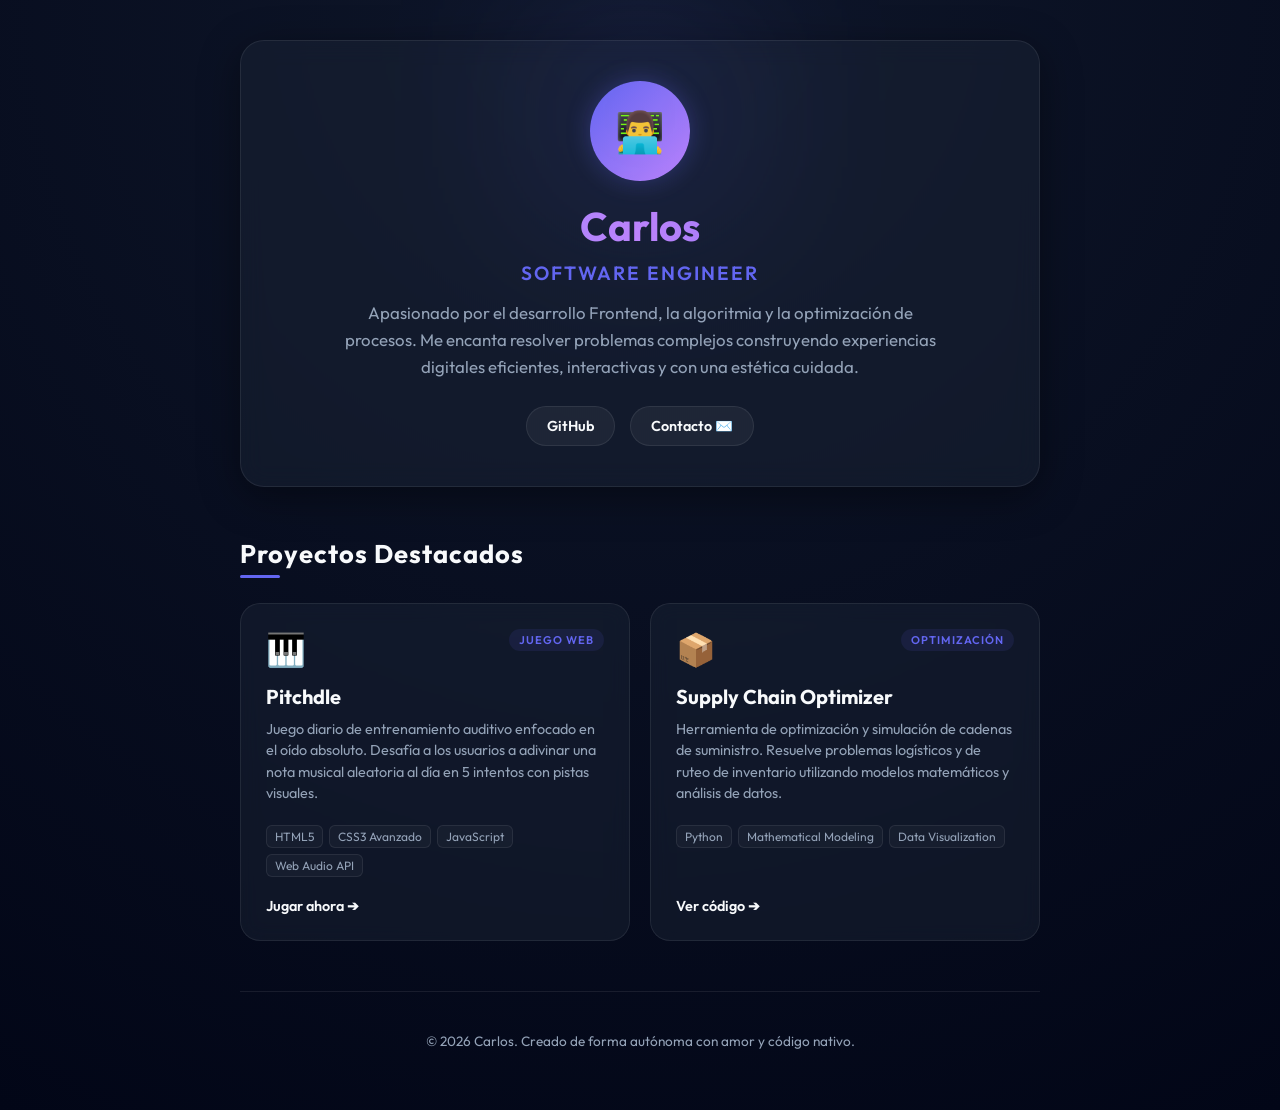
==== index.html @ e08c83d5 "Rename portfolio_index.html to index.html" ====
<!DOCTYPE html>
<html lang="es">
<head>
  <meta charset="UTF-8">
  <meta name="viewport" content="width=device-width, initial-scale=1.0">
  <title>Carlos | Software Engineer & Frontend Developer</title>
  
  <!-- Google Fonts para tipografía premium -->
  <link rel="preconnect" href="https://fonts.googleapis.com">
  <link rel="preconnect" href="https://fonts.gstatic.com" crossorigin>
  <link href="https://fonts.googleapis.com/css2?family=Outfit:wght@300;400;600;700&display=swap" rel="stylesheet">
  
  <style>
    /* ==========================================================================
       DISEÑO GLOBAL Y VARIABLES
       ========================================================================== */
    :root {
      --bg-gradient: radial-gradient(circle at top, #0f172a 0%, #020617 100%);
      --text-main: #f8fafc;
      --text-muted: #94a3b8;
      --primary: #6366f1;
      --primary-hover: #4f46e5;
      --primary-glow: rgba(99, 102, 241, 0.3);
      --slate-panel: rgba(30, 41, 59, 0.4);
      --border-color: rgba(255, 255, 255, 0.08);
    }

    * {
      box-sizing: border-box;
      margin: 0;
      padding: 0;
    }

    body {
      font-family: 'Outfit', sans-serif;
      background: var(--bg-gradient);
      color: var(--text-main);
      min-height: 100vh;
      display: flex;
      flex-direction: column;
      align-items: center;
      padding: 40px 20px;
      overflow-x: hidden;
    }

    .container {
      width: 100%;
      max-width: 800px;
      display: flex;
      flex-direction: column;
      gap: 50px;
    }

    /* ==========================================================================
       SECCIÓN HERO (PRESENTACIÓN)
       ========================================================================== */
    .hero {
      text-align: center;
      padding: 40px 20px;
      background: var(--slate-panel);
      border: 1px solid var(--border-color);
      border-radius: 24px;
      backdrop-filter: blur(12px);
      box-shadow: 0 10px 40px rgba(0, 0, 0, 0.4);
      position: relative;
    }

    .hero::before {
      content: '';
      position: absolute;
      top: 0;
      left: 50%;
      transform: translateX(-50%);
      width: 150px;
      height: 150px;
      background: var(--primary);
      filter: blur(100px);
      opacity: 0.25;
      pointer-events: none;
    }

    .avatar-placeholder {
      width: 100px;
      height: 100px;
      border-radius: 50%;
      background: linear-gradient(135deg, var(--primary) 0%, #c084fc 100%);
      margin: 0 auto 20px;
      display: flex;
      align-items: center;
      justify-content: center;
      font-size: 2.5rem;
      box-shadow: 0 0 25px var(--primary-glow);
    }

    h1 {
      font-size: 2.5rem;
      font-weight: 700;
      margin-bottom: 10px;
      background: linear-gradient(to right, #818cf8, #c084fc, #6366f1);
      -webkit-background-clip: text;
      -webkit-text-fill-color: transparent;
    }

    .subtitle {
      font-size: 1.2rem;
      color: var(--primary);
      font-weight: 600;
      text-transform: uppercase;
      letter-spacing: 2px;
      margin-bottom: 15px;
    }

    .bio {
      font-size: 1.05rem;
      color: var(--text-muted);
      max-width: 600px;
      margin: 0 auto 25px;
      line-height: 1.6;
    }

    .social-links {
      display: flex;
      justify-content: center;
      gap: 15px;
    }

    .social-btn {
      background: rgba(255, 255, 255, 0.05);
      border: 1px solid var(--border-color);
      color: var(--text-main);
      padding: 10px 20px;
      border-radius: 30px;
      text-decoration: none;
      font-weight: 600;
      font-size: 0.9rem;
      display: flex;
      align-items: center;
      gap: 8px;
      transition: all 0.2s ease;
    }

    .social-btn:hover {
      background: var(--primary);
      border-color: var(--primary);
      transform: translateY(-2px);
      box-shadow: 0 5px 15px var(--primary-glow);
    }

    /* ==========================================================================
       SECCIÓN DE PROYECTOS (PORTFOLIO GRID)
       ========================================================================== */
    .projects-section {
      display: flex;
      flex-direction: column;
      gap: 25px;
    }

    .section-title {
      font-size: 1.6rem;
      font-weight: 700;
      letter-spacing: 1px;
      position: relative;
      padding-bottom: 8px;
    }

    .section-title::after {
      content: '';
      position: absolute;
      bottom: 0;
      left: 0;
      width: 40px;
      height: 3px;
      background: var(--primary);
      border-radius: 2px;
    }

    .projects-grid {
      display: grid;
      grid-template-columns: 1fr 1fr;
      gap: 20px;
    }

    @media (max-width: 650px) {
      .projects-grid {
        grid-template-columns: 1fr;
      }
    }

    .project-card {
      background: var(--slate-panel);
      border: 1px solid var(--border-color);
      border-radius: 20px;
      padding: 25px;
      display: flex;
      flex-direction: column;
      justify-content: space-between;
      transition: all 0.3s cubic-bezier(0.4, 0, 0.2, 1);
      position: relative;
      overflow: hidden;
      backdrop-filter: blur(10px);
    }

    .project-card:hover {
      transform: translateY(-5px);
      border-color: rgba(99, 102, 241, 0.3);
      box-shadow: 0 15px 30px rgba(0, 0, 0, 0.3);
    }

    .project-header {
      display: flex;
      justify-content: space-between;
      align-items: flex-start;
      margin-bottom: 15px;
    }

    .project-icon {
      font-size: 2rem;
    }

    .project-badge {
      font-size: 0.7rem;
      background: rgba(99, 102, 241, 0.1);
      color: var(--primary);
      padding: 4px 10px;
      border-radius: 12px;
      font-weight: 600;
      text-transform: uppercase;
      letter-spacing: 1px;
    }

    .project-title {
      font-size: 1.25rem;
      font-weight: 700;
      margin-bottom: 10px;
      color: var(--text-main);
    }

    .project-desc {
      font-size: 0.9rem;
      color: var(--text-muted);
      line-height: 1.5;
      margin-bottom: 20px;
      flex-grow: 1;
    }

    .project-tags {
      display: flex;
      flex-wrap: wrap;
      gap: 6px;
      margin-bottom: 20px;
    }

    .tag {
      font-size: 0.75rem;
      background: rgba(255, 255, 255, 0.03);
      border: 1px solid var(--border-color);
      color: var(--text-muted);
      padding: 3px 8px;
      border-radius: 6px;
    }

    .project-link {
      color: var(--text-main);
      text-decoration: none;
      font-weight: 600;
      font-size: 0.9rem;
      display: inline-flex;
      align-items: center;
      gap: 6px;
      align-self: flex-start;
      transition: color 0.2s;
    }

    .project-card:hover .project-link {
      color: var(--primary);
    }

    /* ==========================================================================
       PIE DE PÁGINA
       ========================================================================== */
    footer {
      text-align: center;
      padding: 40px 0 20px;
      font-size: 0.85rem;
      color: var(--text-muted);
      border-top: 1px solid var(--border-color);
    }
  </style>
</head>
<body>

  <div class="container">
    
    <!-- SECCIÓN HERO (PRESENTACIÓN) -->
    <header class="hero">
      <div class="avatar-placeholder">👨‍💻</div>
      <h1>Carlos</h1>
      <div class="subtitle">Software Engineer</div>
      <p class="bio">
        Apasionado por el desarrollo Frontend, la algoritmia y la optimización de procesos. 
        Me encanta resolver problemas complejos construyendo experiencias digitales eficientes, interactivas y con una estética cuidada.
      </p>
      
      <div class="social-links">
        <a href="https://github.com/carlostag" class="social-btn" target="_blank">
          GitHub
        </a>
        <a href="mailto:tu-email@correo.com" class="social-btn">
          Contacto ✉️
        </a>
      </div>
    </header>

    <!-- SECCIÓN DE PROYECTOS -->
    <main class="projects-section">
      <h2 class="section-title">Proyectos Destacados</h2>
      
      <div class="projects-grid">
        
        <!-- PROYECTO 1: PITCHDLE -->
        <article class="project-card">
          <div>
            <div class="project-header">
              <span class="project-icon">🎹</span>
              <span class="project-badge">Juego Web</span>
            </div>
            <h3 class="project-title">Pitchdle</h3>
            <p class="project-desc">
              Juego diario de entrenamiento auditivo enfocado en el oído absoluto. Desafía a los usuarios a adivinar una nota musical aleatoria al día en 5 intentos con pistas visuales.
            </p>
            <div class="project-tags">
              <span class="tag">HTML5</span>
              <span class="tag">CSS3 Avanzado</span>
              <span class="tag">JavaScript</span>
              <span class="tag">Web Audio API</span>
            </div>
          </div>
          <a href="/pitchdle/" class="project-link">
            Jugar ahora ➔
          </a>
        </article>

        <!-- PROYECTO 2: SUPPLY CHAIN OPTIMIZER -->
        <article class="project-card">
          <div>
            <div class="project-header">
              <span class="project-icon">📦</span>
              <span class="project-badge">Optimización</span>
            </div>
            <h3 class="project-title">Supply Chain Optimizer</h3>
            <p class="project-desc">
              Herramienta de optimización y simulación de cadenas de suministro. Resuelve problemas logísticos y de ruteo de inventario utilizando modelos matemáticos y análisis de datos.
            </p>
            <div class="project-tags">
              <span class="tag">Python</span>
              <span class="tag">Mathematical Modeling</span>
              <span class="tag">Data Visualization</span>
            </div>
          </div>
          <a href="https://github.com/carlostag" class="project-link" target="_blank">
            Ver código ➔
          </a>
        </article>

      </div>
    </main>

    <!-- PIE DE PÁGINA -->
    <footer>
      <p>&copy; 2026 Carlos. Creado de forma autónoma con amor y código nativo.</p>
    </footer>

  </div>

</body>
</html>
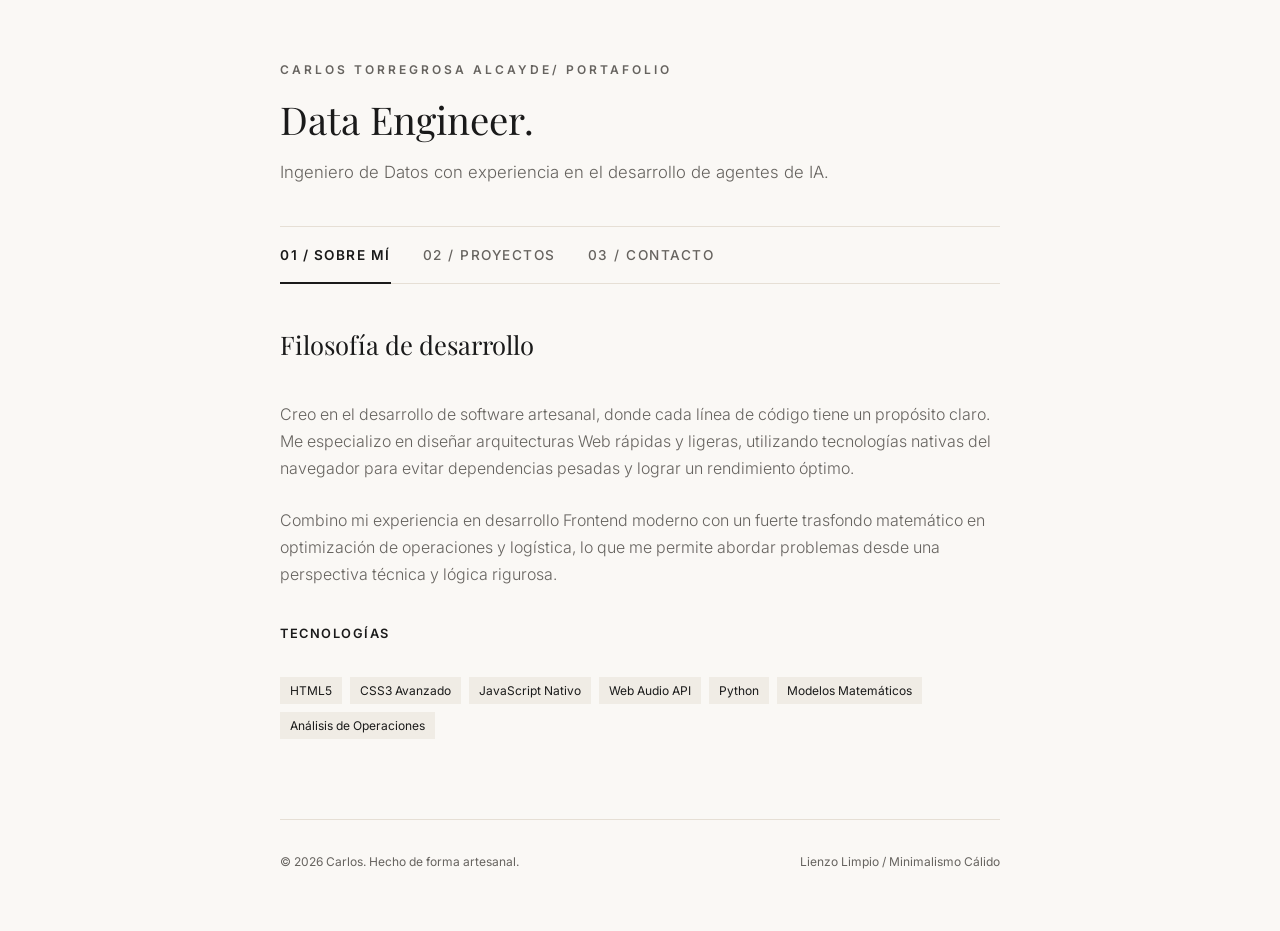
==== commit c18f15b2: "Update index.html" ====
--- a/index.html
+++ b/index.html
@@ -5,24 +5,24 @@
   <meta name="viewport" content="width=device-width, initial-scale=1.0">
   <title>Carlos | Software Engineer & Frontend Developer</title>
   
-  <!-- Google Fonts para tipografía premium -->
+  <!-- Google Fonts: Playfair Display para un toque editorial elegante, e Inter para el cuerpo -->
   <link rel="preconnect" href="https://fonts.googleapis.com">
   <link rel="preconnect" href="https://fonts.gstatic.com" crossorigin>
-  <link href="https://fonts.googleapis.com/css2?family=Outfit:wght@300;400;600;700&display=swap" rel="stylesheet">
+  <link href="https://fonts.googleapis.com/css2?family=Inter:wght@300;400;500;600&family=Playfair+Display:ital,wght@0,400;0,600;1,400&display=swap" rel="stylesheet">
   
   <style>
     /* ==========================================================================
-       DISEÑO GLOBAL Y VARIABLES
+       SISTEMA DE DISEÑO: WARM MINIMALISM
        ========================================================================== */
     :root {
-      --bg-gradient: radial-gradient(circle at top, #0f172a 0%, #020617 100%);
-      --text-main: #f8fafc;
-      --text-muted: #94a3b8;
-      --primary: #6366f1;
-      --primary-hover: #4f46e5;
-      --primary-glow: rgba(99, 102, 241, 0.3);
-      --slate-panel: rgba(30, 41, 59, 0.4);
-      --border-color: rgba(255, 255, 255, 0.08);
+      --bg-color: #FAF8F5;          /* Crema muy suave de fondo (lienzo cálido) */
+      --card-bg: #FFFFFF;           /* Blanco puro para destacar elementos sobre el lienzo */
+      --text-main: #1A1A1A;         /* Carbón profundo para textos principales */
+      --text-muted: #66635F;        /* Gris tierra para descripciones secundarias */
+      --border-color: #E6DFD5;      /* Tono tierra sutil para líneas divisorias finas */
+      --tech-bg: #F0ECE5;           /* Fondo sutil para etiquetas de tecnologías */
+      --accent: #4F46E5;            /* Acento clásico en reposo */
+      --spacing-unit: 8px;
     }
 
     * {
@@ -32,258 +32,336 @@
     }
 
     body {
-      font-family: 'Outfit', sans-serif;
-      background: var(--bg-gradient);
+      font-family: 'Inter', -apple-system, BlinkMacSystemFont, sans-serif;
+      background-color: var(--bg-color);
       color: var(--text-main);
       min-height: 100vh;
       display: flex;
       flex-direction: column;
       align-items: center;
-      padding: 40px 20px;
-      overflow-x: hidden;
+      padding: 60px 24px;
+      line-height: 1.6;
+      -webkit-font-smoothing: antialiased;
     }
 
     .container {
       width: 100%;
-      max-width: 800px;
-      display: flex;
-      flex-direction: column;
-      gap: 50px;
+      max-width: 720px;
+      display: flex;
+      flex-direction: column;
+      gap: 40px;
     }
 
     /* ==========================================================================
-       SECCIÓN HERO (PRESENTACIÓN)
+       CABECERA Y BIOGRAFÍA (ESTILO EDITORIAL)
        ========================================================================== */
-    .hero {
-      text-align: center;
-      padding: 40px 20px;
-      background: var(--slate-panel);
-      border: 1px solid var(--border-color);
-      border-radius: 24px;
-      backdrop-filter: blur(12px);
-      box-shadow: 0 10px 40px rgba(0, 0, 0, 0.4);
+    header {
+      display: flex;
+      flex-direction: column;
+      align-items: flex-start;
+      gap: 16px;
+      text-align: left;
+    }
+
+    .brand {
+      font-size: 0.75rem;
+      font-weight: 600;
+      letter-spacing: 3px;
+      text-transform: uppercase;
+      color: var(--text-muted);
+    }
+
+    h1 {
+      font-family: 'Playfair Display', Georgia, serif;
+      font-size: 2.4rem;
+      font-weight: 400;
+      line-height: 1.25;
+      color: var(--text-main);
+    }
+
+    h1 em {
+      font-family: 'Playfair Display', Georgia, serif;
+      font-style: italic;
+    }
+
+    .intro-paragraph {
+      font-size: 1.05rem;
+      color: var(--text-muted);
+      max-width: 620px;
+      font-weight: 300;
+    }
+
+    /* ==========================================================================
+       NAVEGACIÓN POR PESTAÑAS (TABS)
+       ========================================================================== */
+    .nav-tabs {
+      display: flex;
+      gap: 32px;
+      border-top: 1px solid var(--border-color);
+      border-bottom: 1px solid var(--border-color);
+      padding: 16px 0;
+      width: 100%;
+      user-select: none;
+    }
+
+    .tab-link {
+      background: none;
+      border: none;
+      font-family: 'Inter', sans-serif;
+      font-size: 0.85rem;
+      font-weight: 500;
+      text-transform: uppercase;
+      letter-spacing: 1.5px;
+      color: var(--text-muted);
+      cursor: pointer;
       position: relative;
-    }
-
-    .hero::before {
+      padding: 4px 0;
+      transition: color 0.25s ease;
+    }
+
+    .tab-link:hover {
+      color: var(--text-main);
+    }
+
+    .tab-link.active {
+      color: var(--text-main);
+      font-weight: 600;
+    }
+
+    .tab-link.active::after {
       content: '';
       position: absolute;
-      top: 0;
-      left: 50%;
-      transform: translateX(-50%);
-      width: 150px;
-      height: 150px;
-      background: var(--primary);
-      filter: blur(100px);
-      opacity: 0.25;
-      pointer-events: none;
-    }
-
-    .avatar-placeholder {
-      width: 100px;
-      height: 100px;
-      border-radius: 50%;
-      background: linear-gradient(135deg, var(--primary) 0%, #c084fc 100%);
-      margin: 0 auto 20px;
-      display: flex;
+      bottom: -17px; /* Alineado justo encima de la línea divisoria inferior */
+      left: 0;
+      width: 100%;
+      height: 2px;
+      background-color: var(--text-main);
+    }
+
+    /* ==========================================================================
+       ÁREA DE CONTENIDO (SECCIONES DE LAS PESTAÑAS)
+       ========================================================================== */
+    .tab-content-section {
+      display: none; /* Ocultas por defecto */
+      animation: fadeIn 0.4s ease forwards;
+    }
+
+    .tab-content-section.active {
+      display: block; /* Solo la sección activa es visible */
+    }
+
+    @keyframes fadeIn {
+      from { opacity: 0; transform: translateY(6px); }
+      to { opacity: 1; transform: translateY(0); }
+    }
+
+    /* --- ESTILO SECCIÓN: SOBRE MÍ --- */
+    .about-wrapper {
+      display: flex;
+      flex-direction: column;
+      gap: 24px;
+      text-align: left;
+    }
+
+    .about-title {
+      font-family: 'Playfair Display', Georgia, serif;
+      font-size: 1.6rem;
+      font-weight: 400;
+      margin-bottom: 12px;
+    }
+
+    .about-paragraph {
+      font-size: 1rem;
+      color: var(--text-muted);
+      font-weight: 300;
+      line-height: 1.7;
+    }
+
+    .skills-title {
+      font-size: 0.8rem;
+      font-weight: 600;
+      letter-spacing: 1.5px;
+      text-transform: uppercase;
+      color: var(--text-main);
+      margin-top: 12px;
+      margin-bottom: 8px;
+    }
+
+    .skills-list {
+      display: flex;
+      flex-wrap: wrap;
+      gap: 8px;
+    }
+
+    /* --- ESTILO SECCIÓN: PROYECTOS (PLANOS Y LIMPIOS) --- */
+    .projects-list {
+      display: flex;
+      flex-direction: column;
+      gap: 32px;
+    }
+
+    .project-item {
+      background-color: var(--card-bg);
+      border: 1px solid var(--border-color);
+      padding: 32px;
+      display: flex;
+      flex-direction: column;
+      gap: 20px;
+      transition: border-color 0.25s ease;
+    }
+
+    .project-item:hover {
+      border-color: #a8a297; /* Divisorio ligeramente más oscuro en hover */
+    }
+
+    .project-meta {
+      display: flex;
+      justify-content: space-between;
       align-items: center;
-      justify-content: center;
-      font-size: 2.5rem;
-      box-shadow: 0 0 25px var(--primary-glow);
-    }
-
-    h1 {
-      font-size: 2.5rem;
-      font-weight: 700;
-      margin-bottom: 10px;
-      background: linear-gradient(to right, #818cf8, #c084fc, #6366f1);
-      -webkit-background-clip: text;
-      -webkit-text-fill-color: transparent;
-    }
-
-    .subtitle {
-      font-size: 1.2rem;
-      color: var(--primary);
-      font-weight: 600;
-      text-transform: uppercase;
-      letter-spacing: 2px;
-      margin-bottom: 15px;
-    }
-
-    .bio {
-      font-size: 1.05rem;
-      color: var(--text-muted);
-      max-width: 600px;
-      margin: 0 auto 25px;
-      line-height: 1.6;
-    }
-
-    .social-links {
-      display: flex;
-      justify-content: center;
-      gap: 15px;
-    }
-
-    .social-btn {
-      background: rgba(255, 255, 255, 0.05);
-      border: 1px solid var(--border-color);
-      color: var(--text-main);
-      padding: 10px 20px;
-      border-radius: 30px;
-      text-decoration: none;
-      font-weight: 600;
-      font-size: 0.9rem;
-      display: flex;
-      align-items: center;
-      gap: 8px;
-      transition: all 0.2s ease;
-    }
-
-    .social-btn:hover {
-      background: var(--primary);
-      border-color: var(--primary);
-      transform: translateY(-2px);
-      box-shadow: 0 5px 15px var(--primary-glow);
-    }
-
-    /* ==========================================================================
-       SECCIÓN DE PROYECTOS (PORTFOLIO GRID)
-       ========================================================================== */
-    .projects-section {
-      display: flex;
-      flex-direction: column;
-      gap: 25px;
-    }
-
-    .section-title {
-      font-size: 1.6rem;
-      font-weight: 700;
+    }
+
+    .project-number {
+      font-size: 0.75rem;
+      font-weight: 500;
+      color: var(--text-muted);
       letter-spacing: 1px;
-      position: relative;
-      padding-bottom: 8px;
-    }
-
-    .section-title::after {
-      content: '';
-      position: absolute;
-      bottom: 0;
-      left: 0;
-      width: 40px;
-      height: 3px;
-      background: var(--primary);
-      border-radius: 2px;
-    }
-
-    .projects-grid {
-      display: grid;
-      grid-template-columns: 1fr 1fr;
-      gap: 20px;
-    }
-
-    @media (max-width: 650px) {
-      .projects-grid {
-        grid-template-columns: 1fr;
-      }
-    }
-
-    .project-card {
-      background: var(--slate-panel);
-      border: 1px solid var(--border-color);
-      border-radius: 20px;
-      padding: 25px;
-      display: flex;
-      flex-direction: column;
-      justify-content: space-between;
-      transition: all 0.3s cubic-bezier(0.4, 0, 0.2, 1);
-      position: relative;
-      overflow: hidden;
-      backdrop-filter: blur(10px);
-    }
-
-    .project-card:hover {
-      transform: translateY(-5px);
-      border-color: rgba(99, 102, 241, 0.3);
-      box-shadow: 0 15px 30px rgba(0, 0, 0, 0.3);
-    }
-
-    .project-header {
-      display: flex;
-      justify-content: space-between;
-      align-items: flex-start;
-      margin-bottom: 15px;
-    }
-
-    .project-icon {
-      font-size: 2rem;
-    }
-
-    .project-badge {
+    }
+
+    .project-category {
       font-size: 0.7rem;
-      background: rgba(99, 102, 241, 0.1);
-      color: var(--primary);
-      padding: 4px 10px;
-      border-radius: 12px;
       font-weight: 600;
       text-transform: uppercase;
       letter-spacing: 1px;
+      color: var(--text-muted);
     }
 
     .project-title {
-      font-size: 1.25rem;
-      font-weight: 700;
-      margin-bottom: 10px;
+      font-family: 'Playfair Display', Georgia, serif;
+      font-size: 1.6rem;
+      font-weight: 400;
       color: var(--text-main);
     }
 
     .project-desc {
-      font-size: 0.9rem;
-      color: var(--text-muted);
-      line-height: 1.5;
-      margin-bottom: 20px;
-      flex-grow: 1;
-    }
-
-    .project-tags {
+      font-size: 0.95rem;
+      color: var(--text-muted);
+      font-weight: 300;
+      line-height: 1.6;
+    }
+
+    .project-techs {
       display: flex;
       flex-wrap: wrap;
       gap: 6px;
-      margin-bottom: 20px;
-    }
-
-    .tag {
+    }
+
+    .tech-tag {
       font-size: 0.75rem;
-      background: rgba(255, 255, 255, 0.03);
-      border: 1px solid var(--border-color);
-      color: var(--text-muted);
-      padding: 3px 8px;
-      border-radius: 6px;
+      background-color: var(--tech-bg);
+      color: var(--text-main);
+      padding: 4px 10px;
+      font-weight: 400;
+    }
+
+    .project-link-wrapper {
+      margin-top: 8px;
     }
 
     .project-link {
+      font-size: 0.85rem;
+      font-weight: 600;
       color: var(--text-main);
       text-decoration: none;
-      font-weight: 600;
-      font-size: 0.9rem;
+      text-transform: uppercase;
+      letter-spacing: 1px;
+      border-bottom: 1.5px solid var(--text-main);
+      padding-bottom: 2px;
+      transition: opacity 0.2s ease;
       display: inline-flex;
       align-items: center;
-      gap: 6px;
-      align-self: flex-start;
-      transition: color 0.2s;
-    }
-
-    .project-card:hover .project-link {
-      color: var(--primary);
+      gap: 4px;
+    }
+
+    .project-link:hover {
+      opacity: 0.7;
+    }
+
+    /* --- ESTILO SECCIÓN: CONTACTO --- */
+    .contact-wrapper {
+      display: flex;
+      flex-direction: column;
+      gap: 24px;
+      text-align: left;
+    }
+
+    .contact-paragraph {
+      font-size: 1rem;
+      color: var(--text-muted);
+      font-weight: 300;
+      line-height: 1.7;
+    }
+
+    .contact-links {
+      display: flex;
+      flex-direction: column;
+      gap: 16px;
+      margin-top: 8px;
+    }
+
+    .contact-item {
+      display: flex;
+      align-items: center;
+      gap: 16px;
+      border-bottom: 1px solid var(--border-color);
+      padding-bottom: 16px;
+    }
+
+    .contact-item:last-child {
+      border-bottom: none;
+    }
+
+    .contact-label {
+      width: 100px;
+      font-size: 0.75rem;
+      font-weight: 600;
+      text-transform: uppercase;
+      letter-spacing: 1px;
+      color: var(--text-muted);
+    }
+
+    .contact-val-link {
+      font-family: 'Playfair Display', Georgia, serif;
+      font-size: 1.25rem;
+      color: var(--text-main);
+      text-decoration: none;
+      transition: opacity 0.2s ease;
+    }
+
+    .contact-val-link:hover {
+      opacity: 0.6;
     }
 
     /* ==========================================================================
-       PIE DE PÁGINA
+       PIE DE PÁGINA (MINIMALISTA)
        ========================================================================== */
     footer {
-      text-align: center;
-      padding: 40px 0 20px;
-      font-size: 0.85rem;
-      color: var(--text-muted);
       border-top: 1px solid var(--border-color);
+      padding-top: 32px;
+      margin-top: 40px;
+      display: flex;
+      justify-content: space-between;
+      align-items: center;
+      font-size: 0.75rem;
+      color: var(--text-muted);
+      width: 100%;
+    }
+
+    @media (max-width: 500px) {
+      footer {
+        flex-direction: column;
+        gap: 16px;
+        align-items: flex-start;
+      }
     }
   </style>
 </head>
@@ -291,86 +369,155 @@
 
   <div class="container">
     
-    <!-- SECCIÓN HERO (PRESENTACIÓN) -->
-    <header class="hero">
-      <div class="avatar-placeholder">👨‍💻</div>
-      <h1>Carlos</h1>
-      <div class="subtitle">Software Engineer</div>
-      <p class="bio">
-        Apasionado por el desarrollo Frontend, la algoritmia y la optimización de procesos. 
-        Me encanta resolver problemas complejos construyendo experiencias digitales eficientes, interactivas y con una estética cuidada.
+    <!-- CABECERA EDITORIAL -->
+    <header>
+      <span class="brand">Carlos Torregrosa Alcayde/ Portafolio</span>
+      <h1>Data Engineer.</h1>
+      <p class="intro-paragraph">
+        Ingeniero de Datos con experiencia en el desarrollo de agentes de IA.
       </p>
+    </header>
+
+    <!-- NAVEGACIÓN POR PESTAÑAS (TABS) -->
+    <nav class="nav-tabs">
+      <button class="tab-link active" data-target="about-sec">01 / Sobre mí</button>
+      <button class="tab-link" data-target="projects-sec">02 / Proyectos</button>
+      <button class="tab-link" data-target="contact-sec">03 / Contacto</button>
+    </nav>
+
+    <!-- ÁREA DE CONTENIDO -->
+    <main>
       
-      <div class="social-links">
-        <a href="https://github.com/carlostag" class="social-btn" target="_blank">
-          GitHub
-        </a>
-        <a href="mailto:tu-email@correo.com" class="social-btn">
-          Contacto ✉️
-        </a>
-      </div>
-    </header>
-
-    <!-- SECCIÓN DE PROYECTOS -->
-    <main class="projects-section">
-      <h2 class="section-title">Proyectos Destacados</h2>
-      
-      <div class="projects-grid">
-        
-        <!-- PROYECTO 1: PITCHDLE -->
-        <article class="project-card">
-          <div>
-            <div class="project-header">
-              <span class="project-icon">🎹</span>
-              <span class="project-badge">Juego Web</span>
+      <!-- PESTAÑA 1: SOBRE MÍ -->
+      <section class="tab-content-section active" id="about-sec">
+        <div class="about-wrapper">
+          <h2 class="about-title">Filosofía de desarrollo</h2>
+          <p class="about-paragraph">
+            Creo en el desarrollo de software artesanal, donde cada línea de código tiene un propósito claro. Me especializo en diseñar arquitecturas Web rápidas y ligeras, utilizando tecnologías nativas del navegador para evitar dependencias pesadas y lograr un rendimiento óptimo.
+          </p>
+          <p class="about-paragraph">
+            Combino mi experiencia en desarrollo Frontend moderno con un fuerte trasfondo matemático en optimización de operaciones y logística, lo que me permite abordar problemas desde una perspectiva técnica y lógica rigurosa.
+          </p>
+          
+          <h3 class="skills-title">Tecnologías</h3>
+          <div class="skills-list">
+            <span class="tech-tag">HTML5</span>
+            <span class="tech-tag">CSS3 Avanzado</span>
+            <span class="tech-tag">JavaScript Nativo</span>
+            <span class="tech-tag">Web Audio API</span>
+            <span class="tech-tag">Python</span>
+            <span class="tech-tag">Modelos Matemáticos</span>
+            <span class="tech-tag">Análisis de Operaciones</span>
+          </div>
+        </div>
+      </section>
+
+      <!-- PESTAÑA 2: PROYECTOS -->
+      <section class="tab-content-section" id="projects-sec">
+        <div class="projects-list">
+          
+          <!-- PROYECTO 1: PITCHDLE -->
+          <article class="project-item">
+            <div class="project-meta">
+              <span class="project-number">PROYECTO // 01</span>
+              <span class="project-category">Juego Web Estático</span>
             </div>
             <h3 class="project-title">Pitchdle</h3>
             <p class="project-desc">
-              Juego diario de entrenamiento auditivo enfocado en el oído absoluto. Desafía a los usuarios a adivinar una nota musical aleatoria al día en 5 intentos con pistas visuales.
+              Un juego interactivo de entrenamiento auditivo diario enfocado en el oído absoluto. Construido como un archivo autónomo ultra optimizado que utiliza la API de Audio nativa del navegador para la síntesis de sonidos analógicos sin archivos de audio externos.
             </p>
-            <div class="project-tags">
-              <span class="tag">HTML5</span>
-              <span class="tag">CSS3 Avanzado</span>
-              <span class="tag">JavaScript</span>
-              <span class="tag">Web Audio API</span>
-            </div>
-          </div>
-          <a href="/pitchdle/" class="project-link">
-            Jugar ahora ➔
-          </a>
-        </article>
-
-        <!-- PROYECTO 2: SUPPLY CHAIN OPTIMIZER -->
-        <article class="project-card">
-          <div>
-            <div class="project-header">
-              <span class="project-icon">📦</span>
-              <span class="project-badge">Optimización</span>
+            <div class="project-techs">
+              <span class="tech-tag">Web Audio API</span>
+              <span class="tech-tag">JavaScript Nativo</span>
+              <span class="tech-tag">CSS3</span>
+              <span class="tech-tag">HTML5 Canvas</span>
+            </div>
+            <div class="project-link-wrapper">
+              <a href="/pitchdle/" class="project-link">
+                Jugar Pitchdle ➔
+              </a>
+            </div>
+          </article>
+
+          <!-- PROYECTO 2: SUPPLY CHAIN OPTIMIZER -->
+          <article class="project-item">
+            <div class="project-meta">
+              <span class="project-number">PROYECTO // 02</span>
+              <span class="project-category">Algoritmia & Datos</span>
             </div>
             <h3 class="project-title">Supply Chain Optimizer</h3>
             <p class="project-desc">
-              Herramienta de optimización y simulación de cadenas de suministro. Resuelve problemas logísticos y de ruteo de inventario utilizando modelos matemáticos y análisis de datos.
+              Modelos de optimización aplicados a redes de distribución logística y ruteo de flotas. Diseñado para resolver flujos óptimos de inventario minimizando costes y maximizando la eficiencia de entrega.
             </p>
-            <div class="project-tags">
-              <span class="tag">Python</span>
-              <span class="tag">Mathematical Modeling</span>
-              <span class="tag">Data Visualization</span>
+            <div class="project-techs">
+              <span class="tech-tag">Python</span>
+              <span class="tech-tag">Programación Lineal</span>
+              <span class="tech-tag">Visualización de Datos</span>
+            </div>
+            <div class="project-link-wrapper">
+              <a href="https://github.com/carlostag" class="project-link" target="_blank">
+                Ver Código ➔
+              </a>
+            </div>
+          </article>
+
+        </div>
+      </section>
+
+      <!-- PESTAÑA 3: CONTACTO -->
+      <section class="tab-content-section" id="contact-sec">
+        <div class="contact-wrapper">
+          <h2 class="about-title">Conectemos</h2>
+          <p class="contact-paragraph">
+            Si tienes interés en colaborar en un proyecto, optimizar un flujo logístico o conversar sobre desarrollo frontend minimalista, no dudes en escribirme.
+          </p>
+          
+          <div class="contact-links">
+            <div class="contact-item">
+              <span class="contact-label">Correo</span>
+              <a href="mailto:tu-email@correo.com" class="contact-val-link">tu-email@correo.com</a>
+            </div>
+            <div class="contact-item">
+              <span class="contact-label">GitHub</span>
+              <a href="https://github.com/carlostag" class="contact-val-link" target="_blank">github.com/carlostag</a>
             </div>
           </div>
-          <a href="https://github.com/carlostag" class="project-link" target="_blank">
-            Ver código ➔
-          </a>
-        </article>
-
-      </div>
+        </div>
+      </section>
+
     </main>
 
     <!-- PIE DE PÁGINA -->
     <footer>
-      <p>&copy; 2026 Carlos. Creado de forma autónoma con amor y código nativo.</p>
+      <p>&copy; 2026 Carlos. Hecho de forma artesanal.</p>
+      <p>Lienzo Limpio / Minimalismo Cálido</p>
     </footer>
 
   </div>
 
+  <!-- LÓGICA DE INTERCAMBIO DE PESTAÑAS (TABS) -->
+  <script>
+    document.addEventListener("DOMContentLoaded", () => {
+      const tabLinks = document.querySelectorAll(".tab-link");
+      const tabSections = document.querySelectorAll(".tab-content-section");
+
+      tabLinks.forEach(link => {
+        link.addEventListener("click", () => {
+          const targetId = link.getAttribute("data-target");
+
+          // Desactivar todas las pestañas y secciones
+          tabLinks.forEach(t => t.classList.remove("active"));
+          tabSections.forEach(s => s.classList.remove("active"));
+
+          // Activar la seleccionada
+          link.classList.add("active");
+          const targetSection = document.getElementById(targetId);
+          if (targetSection) {
+            targetSection.classList.add("active");
+          }
+        });
+      });
+    });
+  </script>
 </body>
 </html>
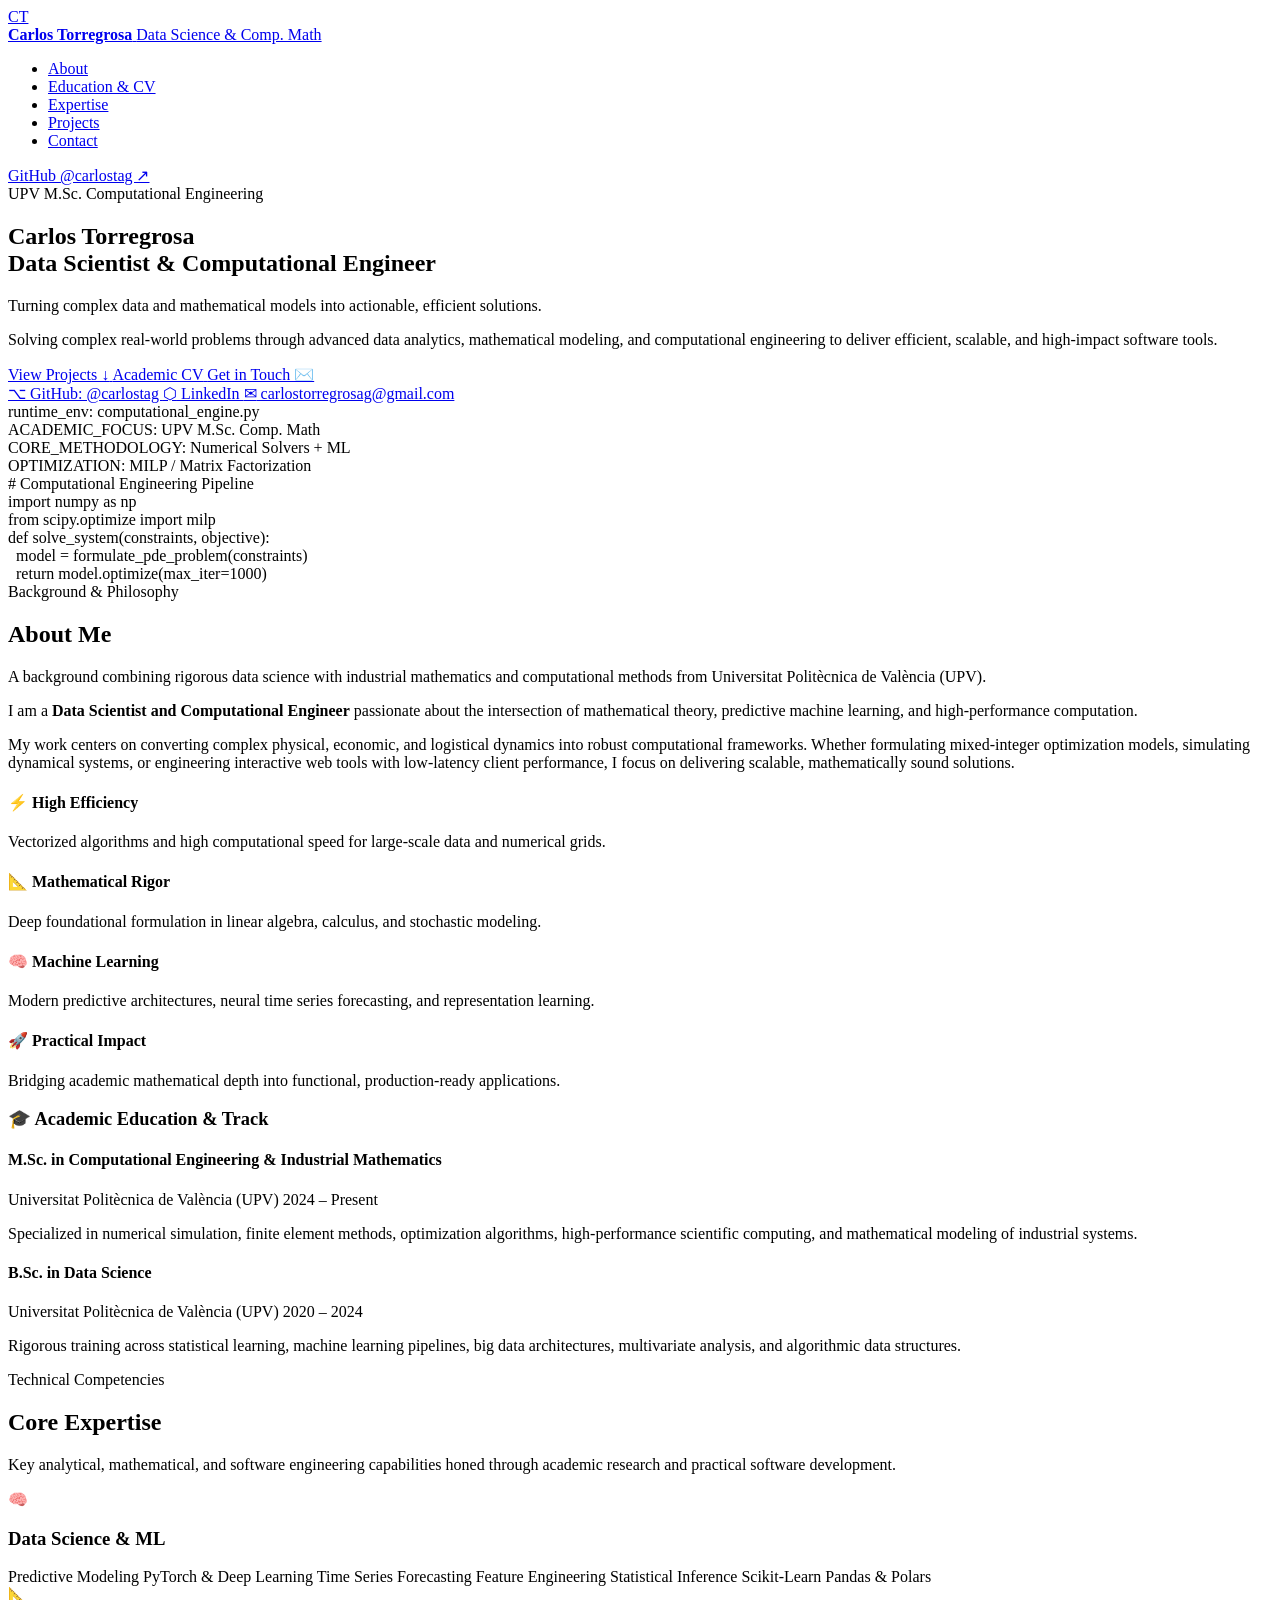
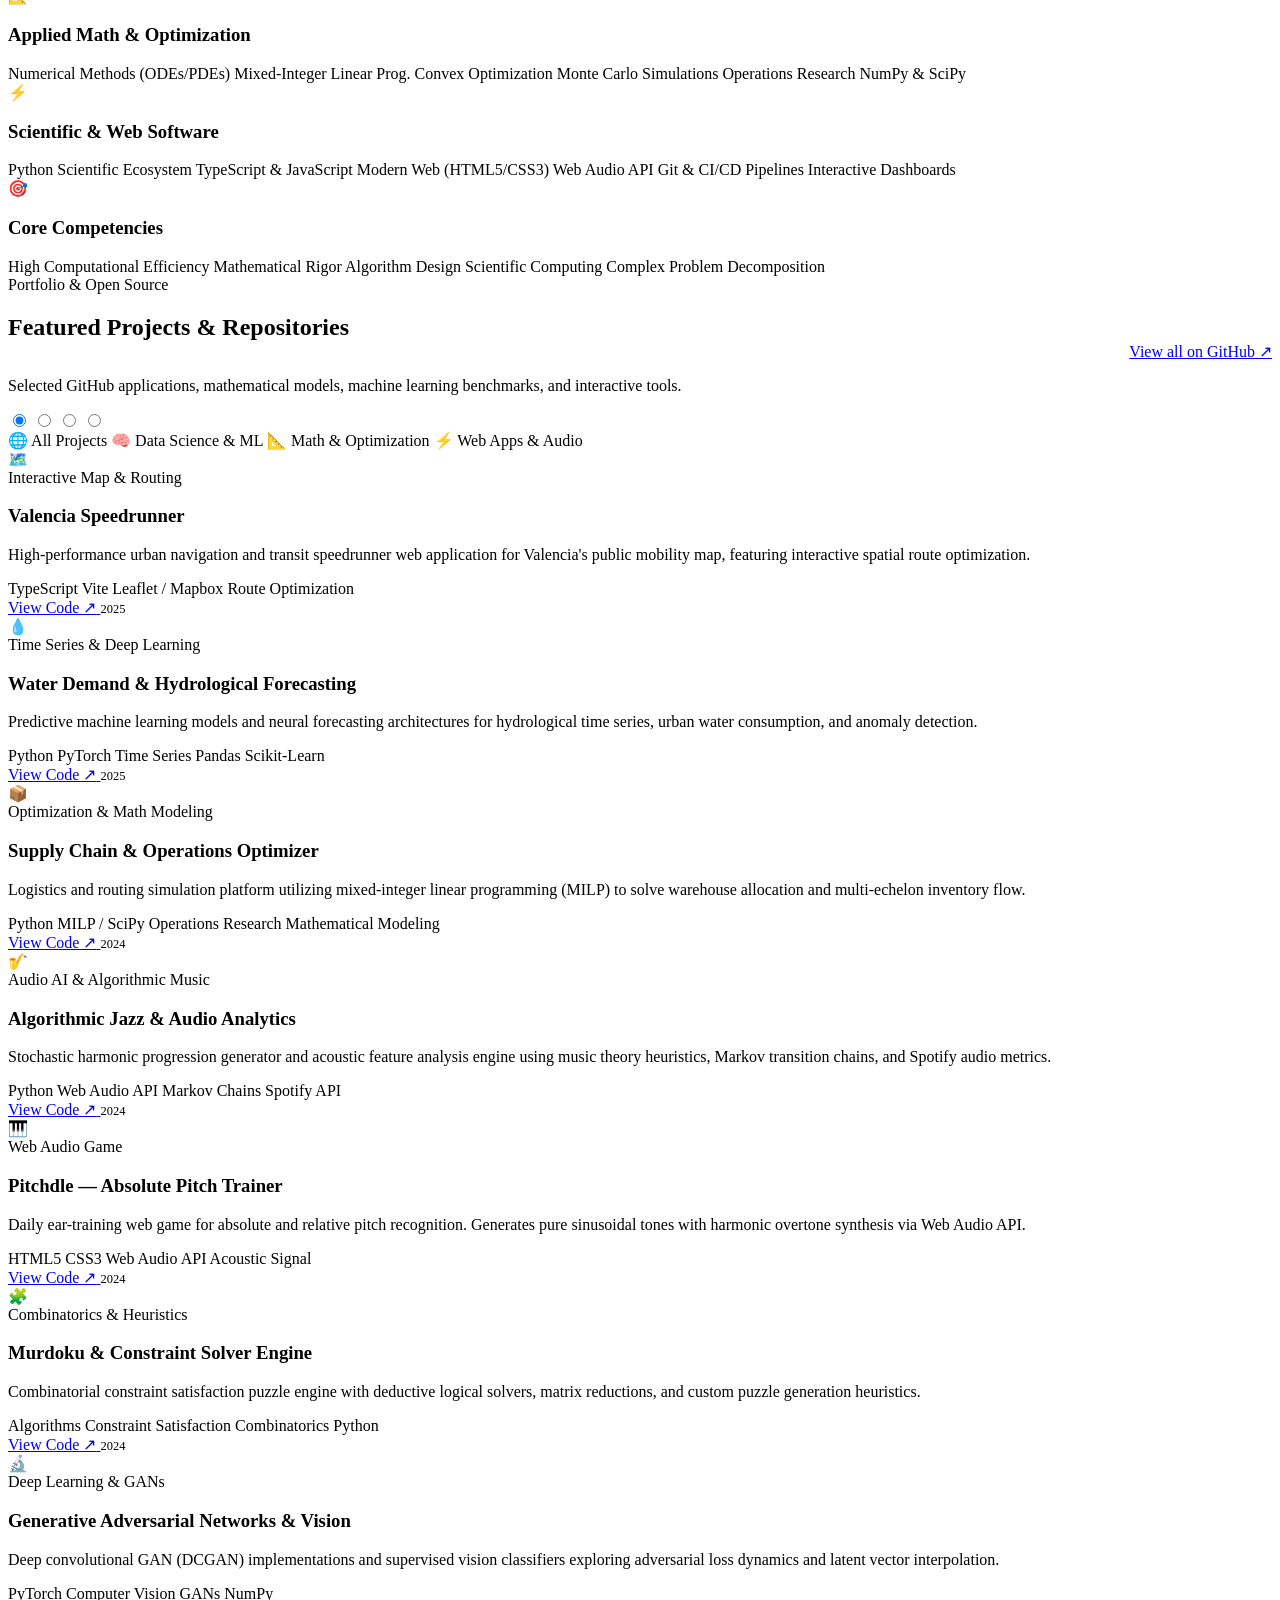
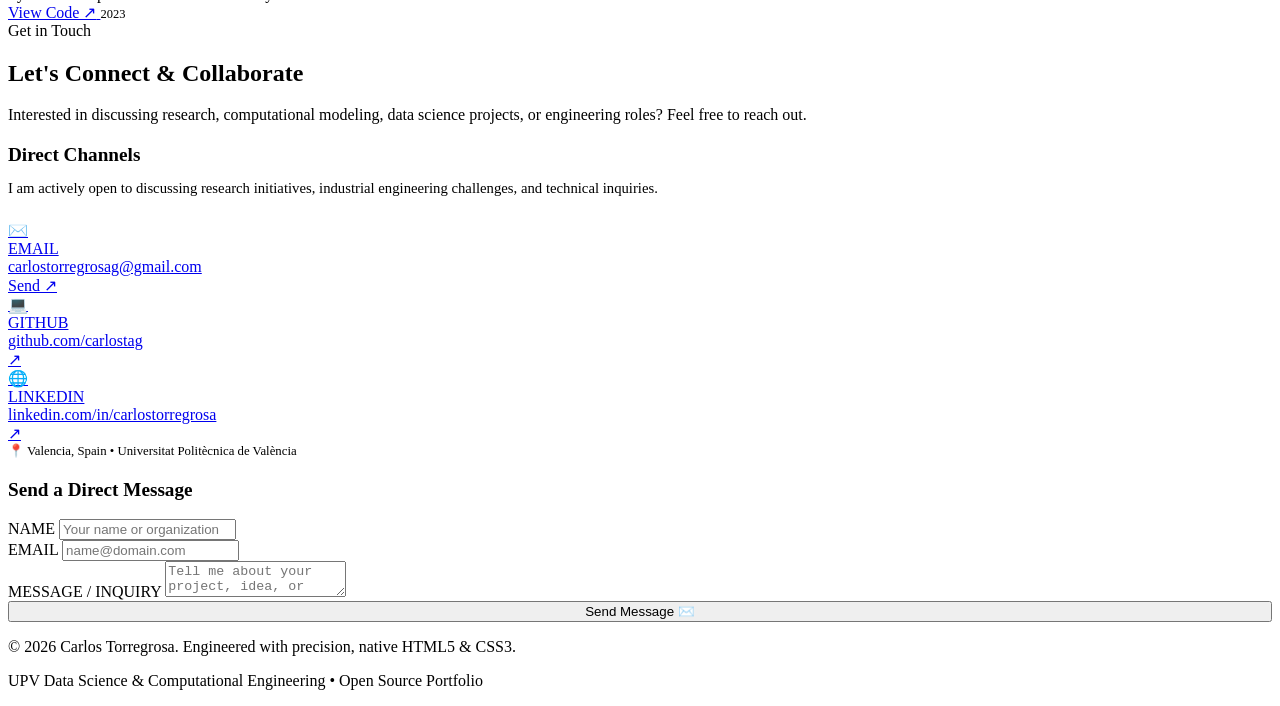
==== commit 880649f6: "Update index.html" ====
--- a/index.html
+++ b/index.html
@@ -1,523 +1,632 @@
 <!DOCTYPE html>
-<html lang="es">
+<html lang="en">
 <head>
   <meta charset="UTF-8">
   <meta name="viewport" content="width=device-width, initial-scale=1.0">
-  <title>Carlos | Software Engineer & Frontend Developer</title>
   
-  <!-- Google Fonts: Playfair Display para un toque editorial elegante, e Inter para el cuerpo -->
+  <!-- Primary Meta Tags -->
+  <title>Carlos Torregrosa | Data Scientist &amp; Computational Engineer</title>
+  <meta name="title" content="Carlos Torregrosa | Data Scientist &amp; Computational Engineer">
+  <meta name="description" content="Portfolio of Carlos Torregrosa. Data Science &amp; Computational Engineering graduate from UPV. Specialized in mathematical modeling, machine learning, optimization, and high-performance scientific software.">
+  <meta name="keywords" content="Carlos Torregrosa, Data Science, Computational Engineering, Applied Mathematics, UPV, Machine Learning, Optimization, Python, TypeScript, Portfolio">
+  <meta name="author" content="Carlos Torregrosa">
+  
+  <!-- Open Graph / Social Sharing -->
+  <meta property="og:type" content="website">
+  <meta property="og:url" content="https://carlostag.github.io/">
+  <meta property="og:title" content="Carlos Torregrosa | Data Scientist &amp; Computational Engineer">
+  <meta property="og:description" content="Turning complex data and mathematical models into actionable, efficient solutions.">
+  
+  <!-- Google Fonts for Modern Engineering Typography -->
   <link rel="preconnect" href="https://fonts.googleapis.com">
   <link rel="preconnect" href="https://fonts.gstatic.com" crossorigin>
-  <link href="https://fonts.googleapis.com/css2?family=Inter:wght@300;400;500;600&family=Playfair+Display:ital,wght@0,400;0,600;1,400&display=swap" rel="stylesheet">
+  <link href="https://fonts.googleapis.com/css2?family=JetBrains+Mono:wght@400;500;700&family=Plus+Jakarta+Sans:wght@300;400;500;600;700;800&family=Space+Grotesk:wght@500;700&display=swap" rel="stylesheet">
   
-  <style>
-    /* ==========================================================================
-       SISTEMA DE DISEÑO: WARM MINIMALISM
-       ========================================================================== */
-    :root {
-      --bg-color: #FAF8F5;          /* Crema muy suave de fondo (lienzo cálido) */
-      --card-bg: #FFFFFF;           /* Blanco puro para destacar elementos sobre el lienzo */
-      --text-main: #1A1A1A;         /* Carbón profundo para textos principales */
-      --text-muted: #66635F;        /* Gris tierra para descripciones secundarias */
-      --border-color: #E6DFD5;      /* Tono tierra sutil para líneas divisorias finas */
-      --tech-bg: #F0ECE5;           /* Fondo sutil para etiquetas de tecnologías */
-      --accent: #4F46E5;            /* Acento clásico en reposo */
-      --spacing-unit: 8px;
-    }
-
-    * {
-      box-sizing: border-box;
-      margin: 0;
-      padding: 0;
-    }
-
-    body {
-      font-family: 'Inter', -apple-system, BlinkMacSystemFont, sans-serif;
-      background-color: var(--bg-color);
-      color: var(--text-main);
-      min-height: 100vh;
-      display: flex;
-      flex-direction: column;
-      align-items: center;
-      padding: 60px 24px;
-      line-height: 1.6;
-      -webkit-font-smoothing: antialiased;
-    }
-
-    .container {
-      width: 100%;
-      max-width: 720px;
-      display: flex;
-      flex-direction: column;
-      gap: 40px;
-    }
-
-    /* ==========================================================================
-       CABECERA Y BIOGRAFÍA (ESTILO EDITORIAL)
-       ========================================================================== */
-    header {
-      display: flex;
-      flex-direction: column;
-      align-items: flex-start;
-      gap: 16px;
-      text-align: left;
-    }
-
-    .brand {
-      font-size: 0.75rem;
-      font-weight: 600;
-      letter-spacing: 3px;
-      text-transform: uppercase;
-      color: var(--text-muted);
-    }
-
-    h1 {
-      font-family: 'Playfair Display', Georgia, serif;
-      font-size: 2.4rem;
-      font-weight: 400;
-      line-height: 1.25;
-      color: var(--text-main);
-    }
-
-    h1 em {
-      font-family: 'Playfair Display', Georgia, serif;
-      font-style: italic;
-    }
-
-    .intro-paragraph {
-      font-size: 1.05rem;
-      color: var(--text-muted);
-      max-width: 620px;
-      font-weight: 300;
-    }
-
-    /* ==========================================================================
-       NAVEGACIÓN POR PESTAÑAS (TABS)
-       ========================================================================== */
-    .nav-tabs {
-      display: flex;
-      gap: 32px;
-      border-top: 1px solid var(--border-color);
-      border-bottom: 1px solid var(--border-color);
-      padding: 16px 0;
-      width: 100%;
-      user-select: none;
-    }
-
-    .tab-link {
-      background: none;
-      border: none;
-      font-family: 'Inter', sans-serif;
-      font-size: 0.85rem;
-      font-weight: 500;
-      text-transform: uppercase;
-      letter-spacing: 1.5px;
-      color: var(--text-muted);
-      cursor: pointer;
-      position: relative;
-      padding: 4px 0;
-      transition: color 0.25s ease;
-    }
-
-    .tab-link:hover {
-      color: var(--text-main);
-    }
-
-    .tab-link.active {
-      color: var(--text-main);
-      font-weight: 600;
-    }
-
-    .tab-link.active::after {
-      content: '';
-      position: absolute;
-      bottom: -17px; /* Alineado justo encima de la línea divisoria inferior */
-      left: 0;
-      width: 100%;
-      height: 2px;
-      background-color: var(--text-main);
-    }
-
-    /* ==========================================================================
-       ÁREA DE CONTENIDO (SECCIONES DE LAS PESTAÑAS)
-       ========================================================================== */
-    .tab-content-section {
-      display: none; /* Ocultas por defecto */
-      animation: fadeIn 0.4s ease forwards;
-    }
-
-    .tab-content-section.active {
-      display: block; /* Solo la sección activa es visible */
-    }
-
-    @keyframes fadeIn {
-      from { opacity: 0; transform: translateY(6px); }
-      to { opacity: 1; transform: translateY(0); }
-    }
-
-    /* --- ESTILO SECCIÓN: SOBRE MÍ --- */
-    .about-wrapper {
-      display: flex;
-      flex-direction: column;
-      gap: 24px;
-      text-align: left;
-    }
-
-    .about-title {
-      font-family: 'Playfair Display', Georgia, serif;
-      font-size: 1.6rem;
-      font-weight: 400;
-      margin-bottom: 12px;
-    }
-
-    .about-paragraph {
-      font-size: 1rem;
-      color: var(--text-muted);
-      font-weight: 300;
-      line-height: 1.7;
-    }
-
-    .skills-title {
-      font-size: 0.8rem;
-      font-weight: 600;
-      letter-spacing: 1.5px;
-      text-transform: uppercase;
-      color: var(--text-main);
-      margin-top: 12px;
-      margin-bottom: 8px;
-    }
-
-    .skills-list {
-      display: flex;
-      flex-wrap: wrap;
-      gap: 8px;
-    }
-
-    /* --- ESTILO SECCIÓN: PROYECTOS (PLANOS Y LIMPIOS) --- */
-    .projects-list {
-      display: flex;
-      flex-direction: column;
-      gap: 32px;
-    }
-
-    .project-item {
-      background-color: var(--card-bg);
-      border: 1px solid var(--border-color);
-      padding: 32px;
-      display: flex;
-      flex-direction: column;
-      gap: 20px;
-      transition: border-color 0.25s ease;
-    }
-
-    .project-item:hover {
-      border-color: #a8a297; /* Divisorio ligeramente más oscuro en hover */
-    }
-
-    .project-meta {
-      display: flex;
-      justify-content: space-between;
-      align-items: center;
-    }
-
-    .project-number {
-      font-size: 0.75rem;
-      font-weight: 500;
-      color: var(--text-muted);
-      letter-spacing: 1px;
-    }
-
-    .project-category {
-      font-size: 0.7rem;
-      font-weight: 600;
-      text-transform: uppercase;
-      letter-spacing: 1px;
-      color: var(--text-muted);
-    }
-
-    .project-title {
-      font-family: 'Playfair Display', Georgia, serif;
-      font-size: 1.6rem;
-      font-weight: 400;
-      color: var(--text-main);
-    }
-
-    .project-desc {
-      font-size: 0.95rem;
-      color: var(--text-muted);
-      font-weight: 300;
-      line-height: 1.6;
-    }
-
-    .project-techs {
-      display: flex;
-      flex-wrap: wrap;
-      gap: 6px;
-    }
-
-    .tech-tag {
-      font-size: 0.75rem;
-      background-color: var(--tech-bg);
-      color: var(--text-main);
-      padding: 4px 10px;
-      font-weight: 400;
-    }
-
-    .project-link-wrapper {
-      margin-top: 8px;
-    }
-
-    .project-link {
-      font-size: 0.85rem;
-      font-weight: 600;
-      color: var(--text-main);
-      text-decoration: none;
-      text-transform: uppercase;
-      letter-spacing: 1px;
-      border-bottom: 1.5px solid var(--text-main);
-      padding-bottom: 2px;
-      transition: opacity 0.2s ease;
-      display: inline-flex;
-      align-items: center;
-      gap: 4px;
-    }
-
-    .project-link:hover {
-      opacity: 0.7;
-    }
-
-    /* --- ESTILO SECCIÓN: CONTACTO --- */
-    .contact-wrapper {
-      display: flex;
-      flex-direction: column;
-      gap: 24px;
-      text-align: left;
-    }
-
-    .contact-paragraph {
-      font-size: 1rem;
-      color: var(--text-muted);
-      font-weight: 300;
-      line-height: 1.7;
-    }
-
-    .contact-links {
-      display: flex;
-      flex-direction: column;
-      gap: 16px;
-      margin-top: 8px;
-    }
-
-    .contact-item {
-      display: flex;
-      align-items: center;
-      gap: 16px;
-      border-bottom: 1px solid var(--border-color);
-      padding-bottom: 16px;
-    }
-
-    .contact-item:last-child {
-      border-bottom: none;
-    }
-
-    .contact-label {
-      width: 100px;
-      font-size: 0.75rem;
-      font-weight: 600;
-      text-transform: uppercase;
-      letter-spacing: 1px;
-      color: var(--text-muted);
-    }
-
-    .contact-val-link {
-      font-family: 'Playfair Display', Georgia, serif;
-      font-size: 1.25rem;
-      color: var(--text-main);
-      text-decoration: none;
-      transition: opacity 0.2s ease;
-    }
-
-    .contact-val-link:hover {
-      opacity: 0.6;
-    }
-
-    /* ==========================================================================
-       PIE DE PÁGINA (MINIMALISTA)
-       ========================================================================== */
-    footer {
-      border-top: 1px solid var(--border-color);
-      padding-top: 32px;
-      margin-top: 40px;
-      display: flex;
-      justify-content: space-between;
-      align-items: center;
-      font-size: 0.75rem;
-      color: var(--text-muted);
-      width: 100%;
-    }
-
-    @media (max-width: 500px) {
-      footer {
-        flex-direction: column;
-        gap: 16px;
-        align-items: flex-start;
-      }
-    }
-  </style>
+  <!-- Stylesheet (Pure CSS) -->
+  <link rel="stylesheet" href="styles.css">
 </head>
 <body>
 
-  <div class="container">
+  <!-- Ambient Engineering Grid Background -->
+  <div class="bg-grid"></div>
+
+  <div class="site-wrapper">
     
-    <!-- CABECERA EDITORIAL -->
+    <!-- ==========================================================================
+         STICKY NAVIGATION BAR
+         ========================================================================== -->
     <header>
-      <span class="brand">Carlos Torregrosa Alcayde/ Portafolio</span>
-      <h1>Data Engineer.</h1>
-      <p class="intro-paragraph">
-        Ingeniero de Datos con experiencia en el desarrollo de agentes de IA.
-      </p>
+      <nav class="navbar" id="navbar">
+        <a href="#hero" class="nav-brand" aria-label="Carlos Torregrosa Home">
+          <div class="brand-symbol">CT</div>
+          <div class="brand-name">
+            <strong>Carlos Torregrosa</strong>
+            <span class="brand-title">Data Science &amp; Comp. Math</span>
+          </div>
+        </a>
+
+        <ul class="nav-links">
+          <li><a href="#about" class="nav-link">About</a></li>
+          <li><a href="#education" class="nav-link">Education &amp; CV</a></li>
+          <li><a href="#skills" class="nav-link">Expertise</a></li>
+          <li><a href="#projects" class="nav-link">Projects</a></li>
+          <li><a href="#contact" class="nav-link">Contact</a></li>
+        </ul>
+
+        <div class="nav-actions">
+          <a href="https://github.com/carlostag" target="_blank" rel="noopener noreferrer" class="nav-cta">
+            <span>GitHub @carlostag ↗</span>
+          </a>
+        </div>
+      </nav>
     </header>
 
-    <!-- NAVEGACIÓN POR PESTAÑAS (TABS) -->
-    <nav class="nav-tabs">
-      <button class="tab-link active" data-target="about-sec">01 / Sobre mí</button>
-      <button class="tab-link" data-target="projects-sec">02 / Proyectos</button>
-      <button class="tab-link" data-target="contact-sec">03 / Contacto</button>
-    </nav>
-
-    <!-- ÁREA DE CONTENIDO -->
+    <!-- ==========================================================================
+         HERO SECTION
+         ========================================================================== -->
     <main>
-      
-      <!-- PESTAÑA 1: SOBRE MÍ -->
-      <section class="tab-content-section active" id="about-sec">
-        <div class="about-wrapper">
-          <h2 class="about-title">Filosofía de desarrollo</h2>
-          <p class="about-paragraph">
-            Creo en el desarrollo de software artesanal, donde cada línea de código tiene un propósito claro. Me especializo en diseñar arquitecturas Web rápidas y ligeras, utilizando tecnologías nativas del navegador para evitar dependencias pesadas y lograr un rendimiento óptimo.
+      <section class="hero" id="hero">
+        <div class="hero-content">
+          <div class="status-badge">
+            <span class="status-dot"></span>
+            <span>UPV M.Sc. Computational Engineering</span>
+          </div>
+
+          <h1 class="hero-title">
+            Carlos Torregrosa<br>
+            <span class="gradient-text">Data Scientist &amp; Computational Engineer</span>
+          </h1>
+
+          <p class="hero-headline">
+            Turning complex data and mathematical models into actionable, efficient solutions.
           </p>
-          <p class="about-paragraph">
-            Combino mi experiencia en desarrollo Frontend moderno con un fuerte trasfondo matemático en optimización de operaciones y logística, lo que me permite abordar problemas desde una perspectiva técnica y lógica rigurosa.
+
+          <p class="hero-description">
+            Solving complex real-world problems through advanced data analytics, mathematical modeling, 
+            and computational engineering to deliver efficient, scalable, and high-impact software tools.
           </p>
-          
-          <h3 class="skills-title">Tecnologías</h3>
-          <div class="skills-list">
-            <span class="tech-tag">HTML5</span>
-            <span class="tech-tag">CSS3 Avanzado</span>
-            <span class="tech-tag">JavaScript Nativo</span>
-            <span class="tech-tag">Web Audio API</span>
-            <span class="tech-tag">Python</span>
-            <span class="tech-tag">Modelos Matemáticos</span>
-            <span class="tech-tag">Análisis de Operaciones</span>
+
+          <div class="hero-ctas">
+            <a href="#projects" class="btn btn-primary">
+              <span>View Projects ↓</span>
+            </a>
+            <a href="#education" class="btn btn-secondary">
+              <span>Academic CV</span>
+            </a>
+            <a href="#contact" class="btn btn-secondary">
+              <span>Get in Touch ✉️</span>
+            </a>
+          </div>
+
+          <div class="hero-socials">
+            <a href="https://github.com/carlostag" target="_blank" rel="noopener noreferrer" class="social-icon-btn">
+              <span>⌥</span> GitHub: @carlostag
+            </a>
+            <a href="https://www.linkedin.com/in/carlostorregrosa" target="_blank" rel="noopener noreferrer" class="social-icon-btn">
+              <span>⬡</span> LinkedIn
+            </a>
+            <a href="mailto:carlostorregrosag@gmail.com" class="social-icon-btn">
+              <span>✉</span> carlostorregrosag@gmail.com
+            </a>
+          </div>
+        </div>
+
+        <!-- Computational Engineering Terminal Preview -->
+        <div class="hero-visual">
+          <div class="tech-terminal-card">
+            <div class="terminal-header">
+              <div class="terminal-dots">
+                <span class="terminal-dot dot-red"></span>
+                <span class="terminal-dot dot-yellow"></span>
+                <span class="terminal-dot dot-green"></span>
+              </div>
+              <span class="terminal-label">runtime_env: computational_engine.py</span>
+            </div>
+
+            <div class="terminal-metrics">
+              <div class="metric-row">
+                <span class="metric-key">ACADEMIC_FOCUS:</span>
+                <span class="metric-val">UPV M.Sc. Comp. Math</span>
+              </div>
+              <div class="metric-row">
+                <span class="metric-key">CORE_METHODOLOGY:</span>
+                <span class="metric-val">Numerical Solvers + ML</span>
+              </div>
+              <div class="metric-row">
+                <span class="metric-key">OPTIMIZATION:</span>
+                <span class="metric-val">MILP / Matrix Factorization</span>
+              </div>
+            </div>
+
+            <div class="terminal-code-block">
+              <span class="code-comment"># Computational Engineering Pipeline</span><br>
+              <span class="code-keyword">import</span> numpy <span class="code-keyword">as</span> np<br>
+              <span class="code-keyword">from</span> scipy.optimize <span class="code-keyword">import</span> milp<br>
+              <span class="code-keyword">def</span> <span class="code-fn">solve_system</span>(constraints, objective):<br>
+              &nbsp;&nbsp;model = formulate_pde_problem(constraints)<br>
+              &nbsp;&nbsp;<span class="code-keyword">return</span> model.<span class="code-fn">optimize</span>(max_iter=<span class="code-str">1000</span>)
+            </div>
           </div>
         </div>
       </section>
 
-      <!-- PESTAÑA 2: PROYECTOS -->
-      <section class="tab-content-section" id="projects-sec">
-        <div class="projects-list">
-          
-          <!-- PROYECTO 1: PITCHDLE -->
-          <article class="project-item">
-            <div class="project-meta">
-              <span class="project-number">PROYECTO // 01</span>
-              <span class="project-category">Juego Web Estático</span>
-            </div>
-            <h3 class="project-title">Pitchdle</h3>
-            <p class="project-desc">
-              Un juego interactivo de entrenamiento auditivo diario enfocado en el oído absoluto. Construido como un archivo autónomo ultra optimizado que utiliza la API de Audio nativa del navegador para la síntesis de sonidos analógicos sin archivos de audio externos.
-            </p>
-            <div class="project-techs">
-              <span class="tech-tag">Web Audio API</span>
-              <span class="tech-tag">JavaScript Nativo</span>
-              <span class="tech-tag">CSS3</span>
-              <span class="tech-tag">HTML5 Canvas</span>
-            </div>
-            <div class="project-link-wrapper">
-              <a href="/pitchdle/" class="project-link">
-                Jugar Pitchdle ➔
-              </a>
-            </div>
-          </article>
-
-          <!-- PROYECTO 2: SUPPLY CHAIN OPTIMIZER -->
-          <article class="project-item">
-            <div class="project-meta">
-              <span class="project-number">PROYECTO // 02</span>
-              <span class="project-category">Algoritmia & Datos</span>
-            </div>
-            <h3 class="project-title">Supply Chain Optimizer</h3>
-            <p class="project-desc">
-              Modelos de optimización aplicados a redes de distribución logística y ruteo de flotas. Diseñado para resolver flujos óptimos de inventario minimizando costes y maximizando la eficiencia de entrega.
-            </p>
-            <div class="project-techs">
-              <span class="tech-tag">Python</span>
-              <span class="tech-tag">Programación Lineal</span>
-              <span class="tech-tag">Visualización de Datos</span>
-            </div>
-            <div class="project-link-wrapper">
-              <a href="https://github.com/carlostag" class="project-link" target="_blank">
-                Ver Código ➔
-              </a>
-            </div>
-          </article>
-
+      <!-- ==========================================================================
+           ABOUT ME & VALUE PROPOSITION
+           ========================================================================== -->
+      <section class="section" id="about">
+        <div class="section-header">
+          <span class="section-tag">Background &amp; Philosophy</span>
+          <h2 class="section-title">About Me</h2>
+          <p class="section-subtitle">
+            A background combining rigorous data science with industrial mathematics and computational methods from Universitat Politècnica de València (UPV).
+          </p>
+        </div>
+
+        <div class="about-grid">
+          <div class="about-card">
+            <div class="about-bio">
+              <p>
+                I am a <strong>Data Scientist and Computational Engineer</strong> passionate about the intersection of mathematical theory, predictive machine learning, and high-performance computation.
+              </p>
+              <p>
+                My work centers on converting complex physical, economic, and logistical dynamics into robust computational frameworks. Whether formulating mixed-integer optimization models, simulating dynamical systems, or engineering interactive web tools with low-latency client performance, I focus on delivering scalable, mathematically sound solutions.
+              </p>
+            </div>
+
+            <div class="value-props">
+              <div class="value-prop-item">
+                <h4>⚡ High Efficiency</h4>
+                <p>Vectorized algorithms and high computational speed for large-scale data and numerical grids.</p>
+              </div>
+              <div class="value-prop-item">
+                <h4>📐 Mathematical Rigor</h4>
+                <p>Deep foundational formulation in linear algebra, calculus, and stochastic modeling.</p>
+              </div>
+              <div class="value-prop-item">
+                <h4>🧠 Machine Learning</h4>
+                <p>Modern predictive architectures, neural time series forecasting, and representation learning.</p>
+              </div>
+              <div class="value-prop-item">
+                <h4>🚀 Practical Impact</h4>
+                <p>Bridging academic mathematical depth into functional, production-ready applications.</p>
+              </div>
+            </div>
+          </div>
+
+          <!-- Academic CV & Education Track -->
+          <div class="about-card" id="education">
+            <h3 style="font-size: 1.15rem; margin-bottom: 16px; font-family: var(--font-display);">
+              🎓 Academic Education &amp; Track
+            </h3>
+            
+            <div class="education-list">
+              <div class="education-item">
+                <h4 class="edu-degree">M.Sc. in Computational Engineering &amp; Industrial Mathematics</h4>
+                <div class="edu-meta">
+                  <span class="edu-institution">Universitat Politècnica de València (UPV)</span>
+                  <span class="edu-period">2024 – Present</span>
+                </div>
+                <p class="edu-desc">
+                  Specialized in numerical simulation, finite element methods, optimization algorithms, high-performance scientific computing, and mathematical modeling of industrial systems.
+                </p>
+              </div>
+
+              <div class="education-item">
+                <h4 class="edu-degree">B.Sc. in Data Science</h4>
+                <div class="edu-meta">
+                  <span class="edu-institution">Universitat Politècnica de València (UPV)</span>
+                  <span class="edu-period">2020 – 2024</span>
+                </div>
+                <p class="edu-desc">
+                  Rigorous training across statistical learning, machine learning pipelines, big data architectures, multivariate analysis, and algorithmic data structures.
+                </p>
+              </div>
+            </div>
+          </div>
         </div>
       </section>
 
-      <!-- PESTAÑA 3: CONTACTO -->
-      <section class="tab-content-section" id="contact-sec">
-        <div class="contact-wrapper">
-          <h2 class="about-title">Conectemos</h2>
-          <p class="contact-paragraph">
-            Si tienes interés en colaborar en un proyecto, optimizar un flujo logístico o conversar sobre desarrollo frontend minimalista, no dudes en escribirme.
+      <!-- ==========================================================================
+           CORE EXPERTISE / SKILLS
+           ========================================================================== -->
+      <section class="section" id="skills">
+        <div class="section-header">
+          <span class="section-tag">Technical Competencies</span>
+          <h2 class="section-title">Core Expertise</h2>
+          <p class="section-subtitle">
+            Key analytical, mathematical, and software engineering capabilities honed through academic research and practical software development.
           </p>
-          
-          <div class="contact-links">
-            <div class="contact-item">
-              <span class="contact-label">Correo</span>
-              <a href="mailto:tu-email@correo.com" class="contact-val-link">tu-email@correo.com</a>
-            </div>
-            <div class="contact-item">
-              <span class="contact-label">GitHub</span>
-              <a href="https://github.com/carlostag" class="contact-val-link" target="_blank">github.com/carlostag</a>
+        </div>
+
+        <div class="skills-grid">
+          <!-- Quadrant 1 -->
+          <div class="skill-card">
+            <div class="skill-card-header">
+              <div class="skill-icon">🧠</div>
+              <h3 class="skill-card-title">Data Science &amp; ML</h3>
+            </div>
+            <div class="skill-tags">
+              <span class="skill-pill">Predictive Modeling</span>
+              <span class="skill-pill">PyTorch &amp; Deep Learning</span>
+              <span class="skill-pill">Time Series Forecasting</span>
+              <span class="skill-pill">Feature Engineering</span>
+              <span class="skill-pill">Statistical Inference</span>
+              <span class="skill-pill">Scikit-Learn</span>
+              <span class="skill-pill">Pandas &amp; Polars</span>
+            </div>
+          </div>
+
+          <!-- Quadrant 2 -->
+          <div class="skill-card">
+            <div class="skill-card-header">
+              <div class="skill-icon">📐</div>
+              <h3 class="skill-card-title">Applied Math &amp; Optimization</h3>
+            </div>
+            <div class="skill-tags">
+              <span class="skill-pill">Numerical Methods (ODEs/PDEs)</span>
+              <span class="skill-pill">Mixed-Integer Linear Prog.</span>
+              <span class="skill-pill">Convex Optimization</span>
+              <span class="skill-pill">Monte Carlo Simulations</span>
+              <span class="skill-pill">Operations Research</span>
+              <span class="skill-pill">NumPy &amp; SciPy</span>
+            </div>
+          </div>
+
+          <!-- Quadrant 3 -->
+          <div class="skill-card">
+            <div class="skill-card-header">
+              <div class="skill-icon">⚡</div>
+              <h3 class="skill-card-title">Scientific &amp; Web Software</h3>
+            </div>
+            <div class="skill-tags">
+              <span class="skill-pill">Python Scientific Ecosystem</span>
+              <span class="skill-pill">TypeScript &amp; JavaScript</span>
+              <span class="skill-pill">Modern Web (HTML5/CSS3)</span>
+              <span class="skill-pill">Web Audio API</span>
+              <span class="skill-pill">Git &amp; CI/CD Pipelines</span>
+              <span class="skill-pill">Interactive Dashboards</span>
+            </div>
+          </div>
+
+          <!-- Quadrant 4 -->
+          <div class="skill-card">
+            <div class="skill-card-header">
+              <div class="skill-icon">🎯</div>
+              <h3 class="skill-card-title">Core Competencies</h3>
+            </div>
+            <div class="skill-tags">
+              <span class="skill-pill">High Computational Efficiency</span>
+              <span class="skill-pill">Mathematical Rigor</span>
+              <span class="skill-pill">Algorithm Design</span>
+              <span class="skill-pill">Scientific Computing</span>
+              <span class="skill-pill">Complex Problem Decomposition</span>
             </div>
           </div>
         </div>
       </section>
 
+      <!-- ==========================================================================
+           PROJECTS & GITHUB PORTFOLIO (WITH PURE CSS CATEGORY FILTER)
+           ========================================================================== -->
+      <section class="section" id="projects">
+        <div class="section-header">
+          <div style="display: flex; justify-content: space-between; align-items: flex-end; flex-wrap: wrap; gap: 12px;">
+            <div>
+              <span class="section-tag">Portfolio &amp; Open Source</span>
+              <h2 class="section-title">Featured Projects &amp; Repositories</h2>
+            </div>
+            <a href="https://github.com/carlostag?tab=repositories" target="_blank" rel="noopener noreferrer" class="link-btn">
+              <span>View all on GitHub ↗</span>
+            </a>
+          </div>
+          <p class="section-subtitle">
+            Selected GitHub applications, mathematical models, machine learning benchmarks, and interactive tools.
+          </p>
+        </div>
+
+        <div class="projects-container">
+          <!-- Pure CSS Filter Radio Controls -->
+          <input type="radio" name="project-filter" id="tab-all" class="filter-radio" checked>
+          <input type="radio" name="project-filter" id="tab-ds" class="filter-radio">
+          <input type="radio" name="project-filter" id="tab-math" class="filter-radio">
+          <input type="radio" name="project-filter" id="tab-web" class="filter-radio">
+
+          <div class="filter-tabs">
+            <label for="tab-all" class="filter-tab-label">🌐 All Projects</label>
+            <label for="tab-ds" class="filter-tab-label">🧠 Data Science &amp; ML</label>
+            <label for="tab-math" class="filter-tab-label">📐 Math &amp; Optimization</label>
+            <label for="tab-web" class="filter-tab-label">⚡ Web Apps &amp; Audio</label>
+          </div>
+
+          <!-- Projects Grid -->
+          <div class="projects-grid">
+            
+            <!-- PROJECT 1: VALENCIA SPEEDRUNNER -->
+            <article class="project-card" data-cat="web">
+              <div class="project-card-top">
+                <div class="project-card-header">
+                  <div class="project-icon-box">🗺️</div>
+                  <span class="project-badge-pill">Interactive Map &amp; Routing</span>
+                </div>
+                <h3 class="project-card-title">Valencia Speedrunner</h3>
+                <p class="project-card-summary">
+                  High-performance urban navigation and transit speedrunner web application for Valencia's public mobility map, featuring interactive spatial route optimization.
+                </p>
+                <div class="project-tags-list">
+                  <span class="project-tag">TypeScript</span>
+                  <span class="project-tag">Vite</span>
+                  <span class="project-tag">Leaflet / Mapbox</span>
+                  <span class="project-tag">Route Optimization</span>
+                </div>
+              </div>
+              <div class="project-card-footer">
+                <a href="https://github.com/carlostag/valencia-speedrunner" target="_blank" rel="noopener noreferrer" class="link-btn">
+                  <span>View Code ↗</span>
+                </a>
+                <span style="font-family: var(--font-mono); font-size: 0.78rem; color: var(--accent-cyan);">2025</span>
+              </div>
+            </article>
+
+            <!-- PROJECT 2: WATER FORECAST -->
+            <article class="project-card" data-cat="ds">
+              <div class="project-card-top">
+                <div class="project-card-header">
+                  <div class="project-icon-box">💧</div>
+                  <span class="project-badge-pill">Time Series &amp; Deep Learning</span>
+                </div>
+                <h3 class="project-card-title">Water Demand &amp; Hydrological Forecasting</h3>
+                <p class="project-card-summary">
+                  Predictive machine learning models and neural forecasting architectures for hydrological time series, urban water consumption, and anomaly detection.
+                </p>
+                <div class="project-tags-list">
+                  <span class="project-tag">Python</span>
+                  <span class="project-tag">PyTorch</span>
+                  <span class="project-tag">Time Series</span>
+                  <span class="project-tag">Pandas</span>
+                  <span class="project-tag">Scikit-Learn</span>
+                </div>
+              </div>
+              <div class="project-card-footer">
+                <a href="https://github.com/carlostag/water_forecast" target="_blank" rel="noopener noreferrer" class="link-btn">
+                  <span>View Code ↗</span>
+                </a>
+                <span style="font-family: var(--font-mono); font-size: 0.78rem; color: var(--accent-cyan);">2025</span>
+              </div>
+            </article>
+
+            <!-- PROJECT 3: SUPPLY CHAIN OPTIMIZER -->
+            <article class="project-card" data-cat="math">
+              <div class="project-card-top">
+                <div class="project-card-header">
+                  <div class="project-icon-box">📦</div>
+                  <span class="project-badge-pill">Optimization &amp; Math Modeling</span>
+                </div>
+                <h3 class="project-card-title">Supply Chain &amp; Operations Optimizer</h3>
+                <p class="project-card-summary">
+                  Logistics and routing simulation platform utilizing mixed-integer linear programming (MILP) to solve warehouse allocation and multi-echelon inventory flow.
+                </p>
+                <div class="project-tags-list">
+                  <span class="project-tag">Python</span>
+                  <span class="project-tag">MILP / SciPy</span>
+                  <span class="project-tag">Operations Research</span>
+                  <span class="project-tag">Mathematical Modeling</span>
+                </div>
+              </div>
+              <div class="project-card-footer">
+                <a href="https://github.com/carlostag" target="_blank" rel="noopener noreferrer" class="link-btn">
+                  <span>View Code ↗</span>
+                </a>
+                <span style="font-family: var(--font-mono); font-size: 0.78rem; color: var(--accent-cyan);">2024</span>
+              </div>
+            </article>
+
+            <!-- PROJECT 4: ALGORITHMIC JAZZ & SPOTIFY -->
+            <article class="project-card" data-cat="web">
+              <div class="project-card-top">
+                <div class="project-card-header">
+                  <div class="project-icon-box">🎷</div>
+                  <span class="project-badge-pill">Audio AI &amp; Algorithmic Music</span>
+                </div>
+                <h3 class="project-card-title">Algorithmic Jazz &amp; Audio Analytics</h3>
+                <p class="project-card-summary">
+                  Stochastic harmonic progression generator and acoustic feature analysis engine using music theory heuristics, Markov transition chains, and Spotify audio metrics.
+                </p>
+                <div class="project-tags-list">
+                  <span class="project-tag">Python</span>
+                  <span class="project-tag">Web Audio API</span>
+                  <span class="project-tag">Markov Chains</span>
+                  <span class="project-tag">Spotify API</span>
+                </div>
+              </div>
+              <div class="project-card-footer">
+                <a href="https://github.com/carlostag/jazz" target="_blank" rel="noopener noreferrer" class="link-btn">
+                  <span>View Code ↗</span>
+                </a>
+                <span style="font-family: var(--font-mono); font-size: 0.78rem; color: var(--accent-cyan);">2024</span>
+              </div>
+            </article>
+
+            <!-- PROJECT 5: PITCHDLE -->
+            <article class="project-card" data-cat="web">
+              <div class="project-card-top">
+                <div class="project-card-header">
+                  <div class="project-icon-box">🎹</div>
+                  <span class="project-badge-pill">Web Audio Game</span>
+                </div>
+                <h3 class="project-card-title">Pitchdle — Absolute Pitch Trainer</h3>
+                <p class="project-card-summary">
+                  Daily ear-training web game for absolute and relative pitch recognition. Generates pure sinusoidal tones with harmonic overtone synthesis via Web Audio API.
+                </p>
+                <div class="project-tags-list">
+                  <span class="project-tag">HTML5</span>
+                  <span class="project-tag">CSS3</span>
+                  <span class="project-tag">Web Audio API</span>
+                  <span class="project-tag">Acoustic Signal</span>
+                </div>
+              </div>
+              <div class="project-card-footer">
+                <a href="https://github.com/carlostag" target="_blank" rel="noopener noreferrer" class="link-btn">
+                  <span>View Code ↗</span>
+                </a>
+                <span style="font-family: var(--font-mono); font-size: 0.78rem; color: var(--accent-cyan);">2024</span>
+              </div>
+            </article>
+
+            <!-- PROJECT 6: MURDOKU LOGIC ENGINE -->
+            <article class="project-card" data-cat="math">
+              <div class="project-card-top">
+                <div class="project-card-header">
+                  <div class="project-icon-box">🧩</div>
+                  <span class="project-badge-pill">Combinatorics &amp; Heuristics</span>
+                </div>
+                <h3 class="project-card-title">Murdoku &amp; Constraint Solver Engine</h3>
+                <p class="project-card-summary">
+                  Combinatorial constraint satisfaction puzzle engine with deductive logical solvers, matrix reductions, and custom puzzle generation heuristics.
+                </p>
+                <div class="project-tags-list">
+                  <span class="project-tag">Algorithms</span>
+                  <span class="project-tag">Constraint Satisfaction</span>
+                  <span class="project-tag">Combinatorics</span>
+                  <span class="project-tag">Python</span>
+                </div>
+              </div>
+              <div class="project-card-footer">
+                <a href="https://github.com/carlostag/Murdoku" target="_blank" rel="noopener noreferrer" class="link-btn">
+                  <span>View Code ↗</span>
+                </a>
+                <span style="font-family: var(--font-mono); font-size: 0.78rem; color: var(--accent-cyan);">2024</span>
+              </div>
+            </article>
+
+            <!-- PROJECT 7: GAN VISION -->
+            <article class="project-card" data-cat="ds">
+              <div class="project-card-top">
+                <div class="project-card-header">
+                  <div class="project-icon-box">🔬</div>
+                  <span class="project-badge-pill">Deep Learning &amp; GANs</span>
+                </div>
+                <h3 class="project-card-title">Generative Adversarial Networks &amp; Vision</h3>
+                <p class="project-card-summary">
+                  Deep convolutional GAN (DCGAN) implementations and supervised vision classifiers exploring adversarial loss dynamics and latent vector interpolation.
+                </p>
+                <div class="project-tags-list">
+                  <span class="project-tag">PyTorch</span>
+                  <span class="project-tag">Computer Vision</span>
+                  <span class="project-tag">GANs</span>
+                  <span class="project-tag">NumPy</span>
+                </div>
+              </div>
+              <div class="project-card-footer">
+                <a href="https://github.com/carlostag/GAN_prueba" target="_blank" rel="noopener noreferrer" class="link-btn">
+                  <span>View Code ↗</span>
+                </a>
+                <span style="font-family: var(--font-mono); font-size: 0.78rem; color: var(--accent-cyan);">2023</span>
+              </div>
+            </article>
+
+          </div>
+        </div>
+      </section>
+
+      <!-- ==========================================================================
+           CONTACT & CONNECT SECTION
+           ========================================================================== -->
+      <section class="section" id="contact">
+        <div class="section-header">
+          <span class="section-tag">Get in Touch</span>
+          <h2 class="section-title">Let's Connect &amp; Collaborate</h2>
+          <p class="section-subtitle">
+            Interested in discussing research, computational modeling, data science projects, or engineering roles? Feel free to reach out.
+          </p>
+        </div>
+
+        <div class="contact-grid">
+          <!-- Direct Channels -->
+          <div class="contact-info-card">
+            <div>
+              <h3 style="font-size: 1.2rem; margin-bottom: 12px;">Direct Channels</h3>
+              <p style="color: var(--text-muted); font-size: 0.92rem; margin-bottom: 24px;">
+                I am actively open to discussing research initiatives, industrial engineering challenges, and technical inquiries.
+              </p>
+
+              <div class="contact-channels">
+                <a href="mailto:carlostorregrosag@gmail.com" class="contact-channel-item">
+                  <div class="channel-left">
+                    <span class="channel-icon">✉️</span>
+                    <div>
+                      <div class="channel-label">EMAIL</div>
+                      <div class="channel-val">carlostorregrosag@gmail.com</div>
+                    </div>
+                  </div>
+                  <span class="link-btn">Send ↗</span>
+                </a>
+
+                <a href="https://github.com/carlostag" target="_blank" rel="noopener noreferrer" class="contact-channel-item">
+                  <div class="channel-left">
+                    <span class="channel-icon">💻</span>
+                    <div>
+                      <div class="channel-label">GITHUB</div>
+                      <div class="channel-val">github.com/carlostag</div>
+                    </div>
+                  </div>
+                  <span class="link-btn">↗</span>
+                </a>
+
+                <a href="https://www.linkedin.com/in/carlostorregrosa" target="_blank" rel="noopener noreferrer" class="contact-channel-item">
+                  <div class="channel-left">
+                    <span class="channel-icon">🌐</span>
+                    <div>
+                      <div class="channel-label">LINKEDIN</div>
+                      <div class="channel-val">linkedin.com/in/carlostorregrosa</div>
+                    </div>
+                  </div>
+                  <span class="link-btn">↗</span>
+                </a>
+              </div>
+            </div>
+
+            <div style="font-family: var(--font-mono); font-size: 0.8rem; color: var(--text-dim);">
+              📍 Valencia, Spain • Universitat Politècnica de València
+            </div>
+          </div>
+
+          <!-- Message Form (Native mailto submission) -->
+          <div class="contact-form-card">
+            <h3 style="font-size: 1.2rem; margin-bottom: 18px;">Send a Direct Message</h3>
+            
+            <form class="contact-form" action="mailto:carlostorregrosag@gmail.com" method="POST" enctype="text/plain">
+              <div class="form-group">
+                <label for="contact-name" class="form-label">NAME</label>
+                <input type="text" id="contact-name" name="name" class="form-input" placeholder="Your name or organization" required>
+              </div>
+
+              <div class="form-group">
+                <label for="contact-email" class="form-label">EMAIL</label>
+                <input type="email" id="contact-email" name="email" class="form-input" placeholder="name@domain.com" required>
+              </div>
+
+              <div class="form-group">
+                <label for="contact-message" class="form-label">MESSAGE / INQUIRY</label>
+                <textarea id="contact-message" name="message" class="form-textarea" placeholder="Tell me about your project, idea, or inquiry..." required></textarea>
+              </div>
+
+              <button type="submit" class="btn btn-primary" style="width: 100%;">
+                <span>Send Message ✉️</span>
+              </button>
+            </form>
+          </div>
+        </div>
+      </section>
     </main>
 
-    <!-- PIE DE PÁGINA -->
-    <footer>
-      <p>&copy; 2026 Carlos. Hecho de forma artesanal.</p>
-      <p>Lienzo Limpio / Minimalismo Cálido</p>
+    <!-- ==========================================================================
+         FOOTER
+         ========================================================================== -->
+    <footer class="footer">
+      <p>&copy; 2026 Carlos Torregrosa. Engineered with precision, native HTML5 &amp; CSS3.</p>
+      <p class="footer-tech">UPV Data Science &amp; Computational Engineering • Open Source Portfolio</p>
     </footer>
-
   </div>
 
-  <!-- LÓGICA DE INTERCAMBIO DE PESTAÑAS (TABS) -->
-  <script>
-    document.addEventListener("DOMContentLoaded", () => {
-      const tabLinks = document.querySelectorAll(".tab-link");
-      const tabSections = document.querySelectorAll(".tab-content-section");
-
-      tabLinks.forEach(link => {
-        link.addEventListener("click", () => {
-          const targetId = link.getAttribute("data-target");
-
-          // Desactivar todas las pestañas y secciones
-          tabLinks.forEach(t => t.classList.remove("active"));
-          tabSections.forEach(s => s.classList.remove("active"));
-
-          // Activar la seleccionada
-          link.classList.add("active");
-          const targetSection = document.getElementById(targetId);
-          if (targetSection) {
-            targetSection.classList.add("active");
-          }
-        });
-      });
-    });
-  </script>
 </body>
 </html>
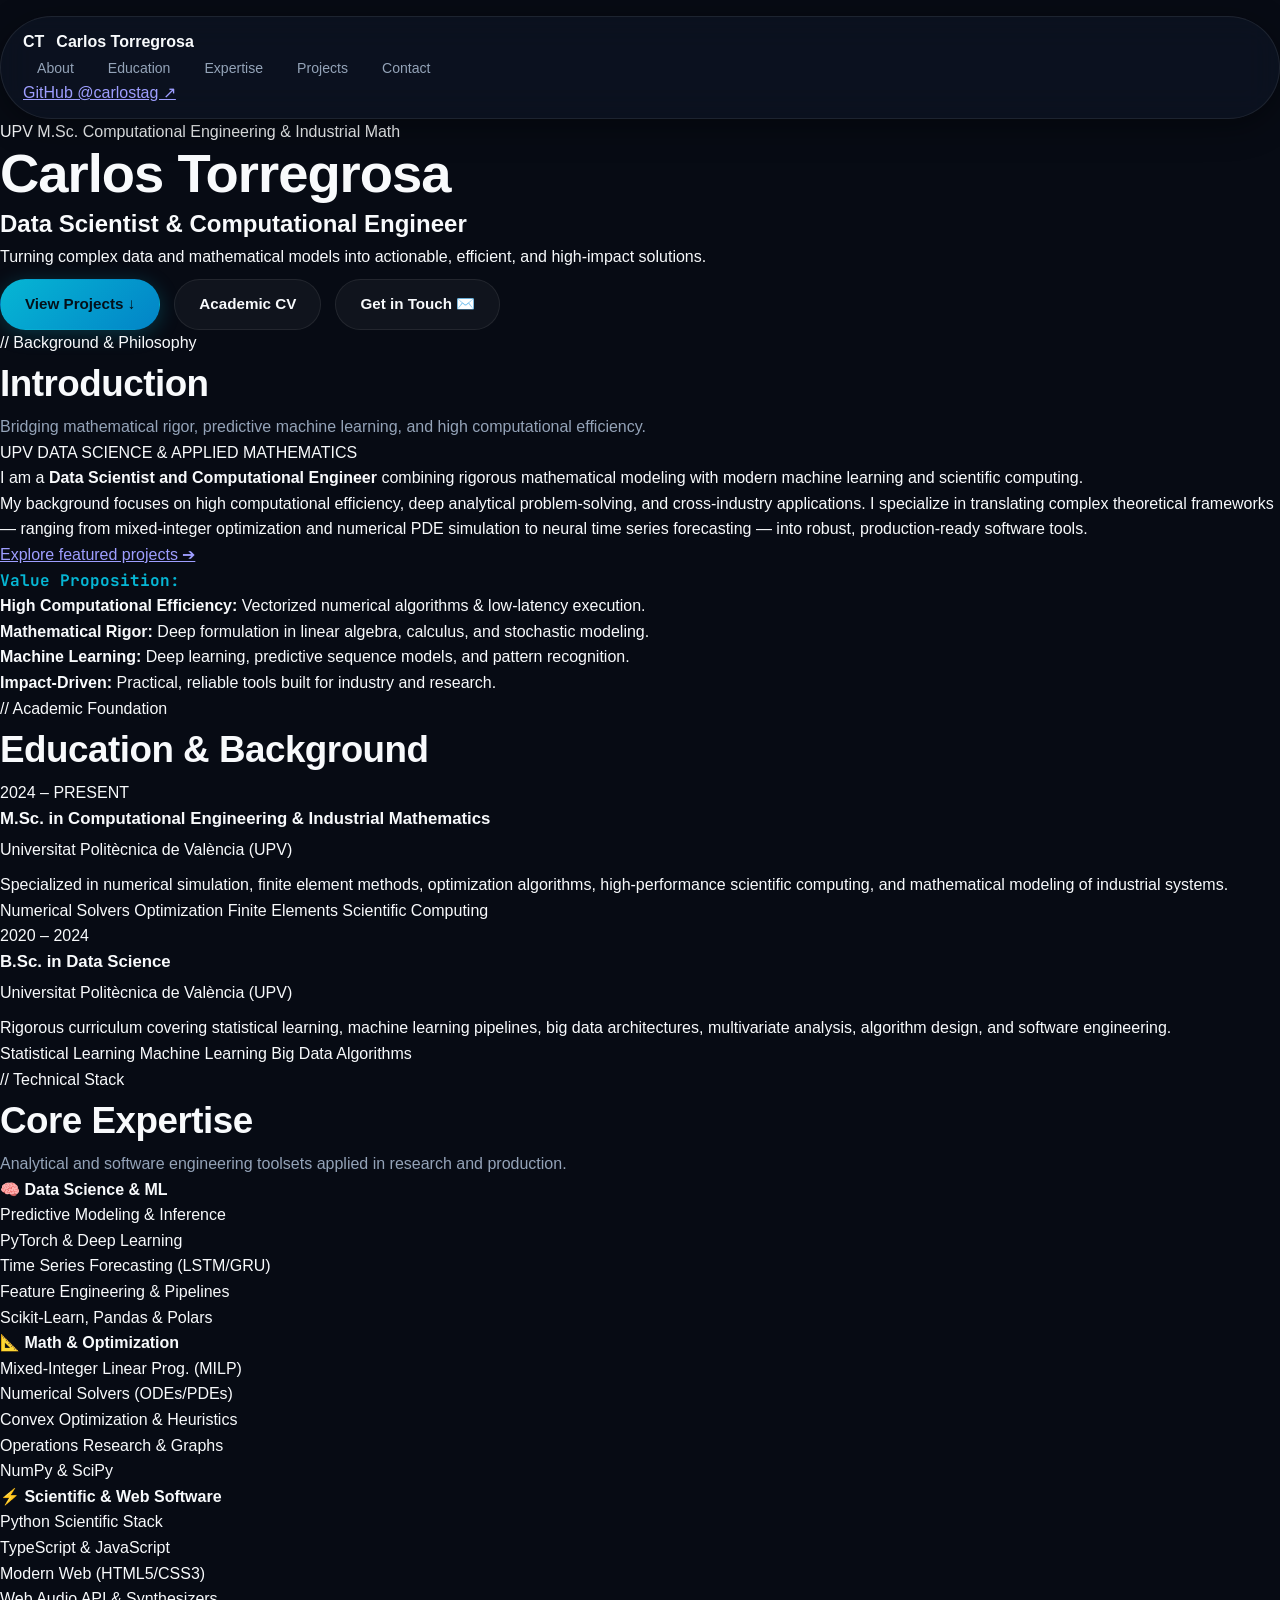
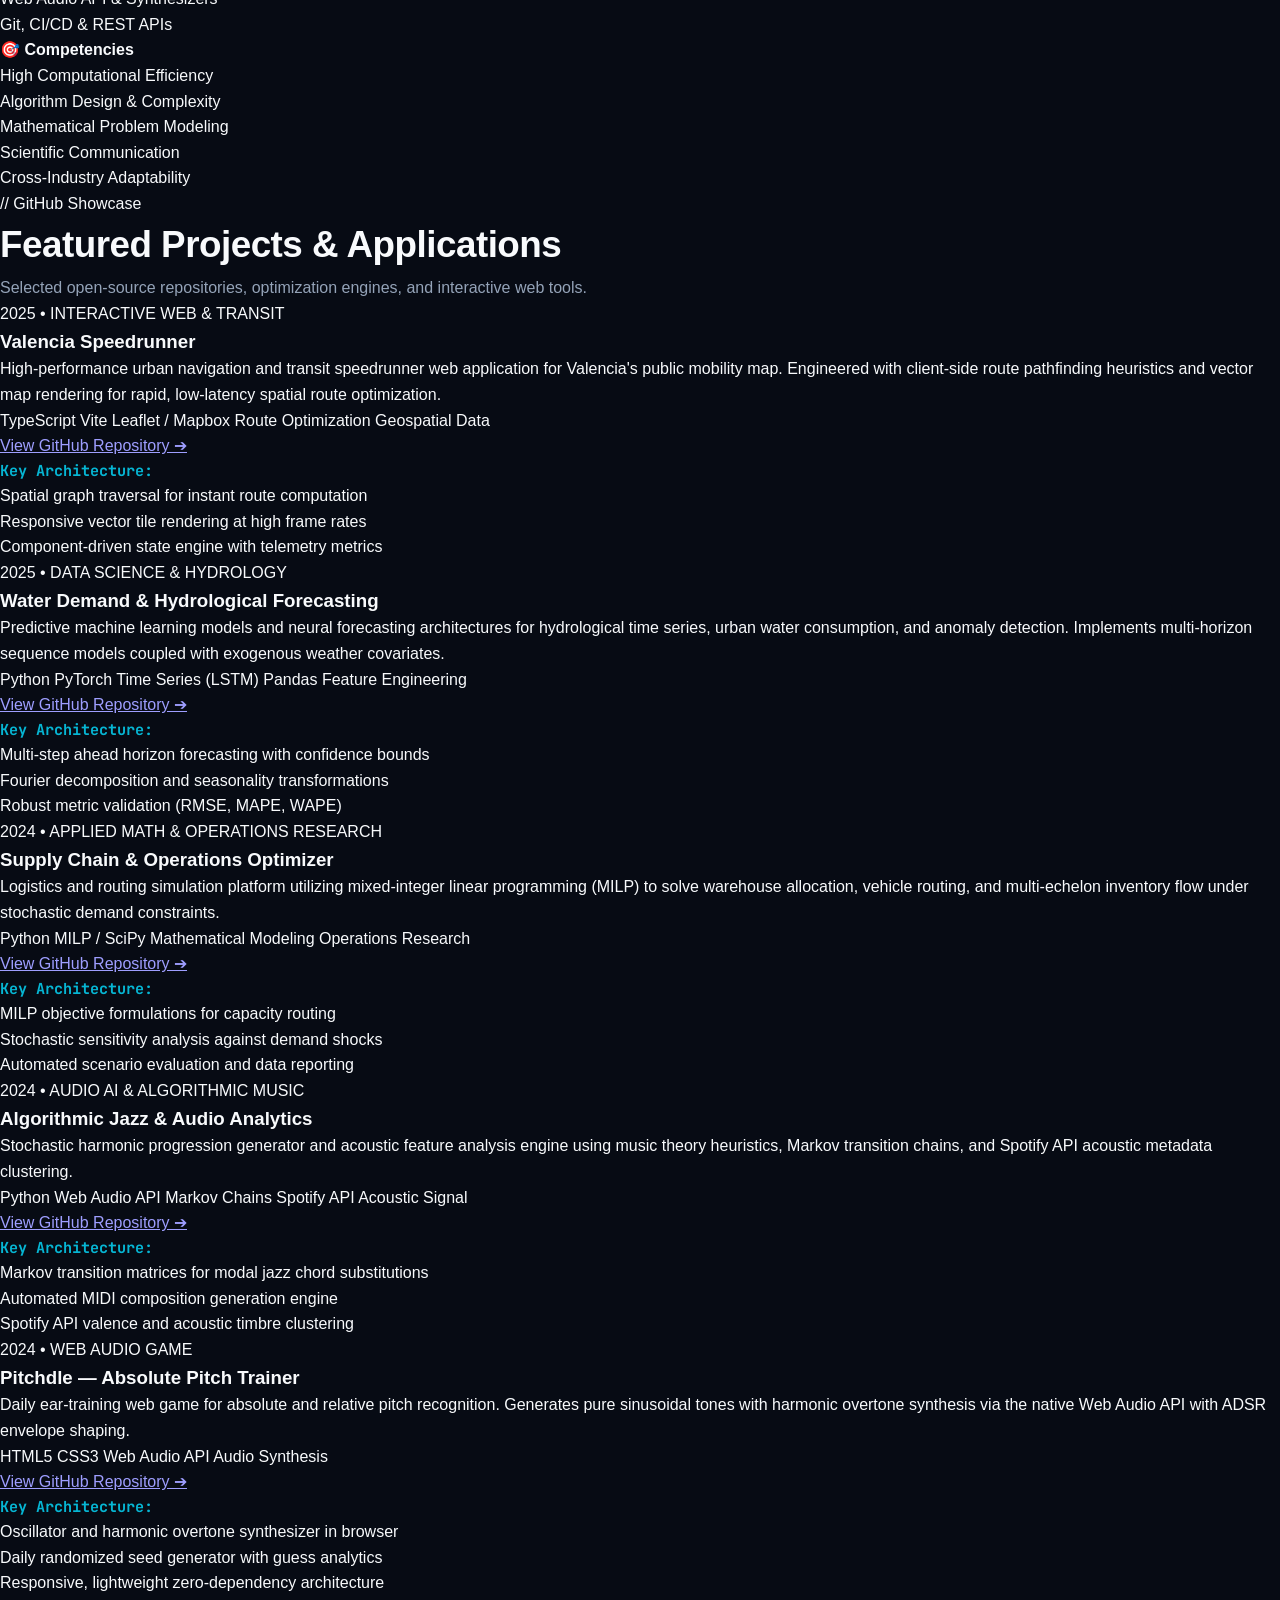
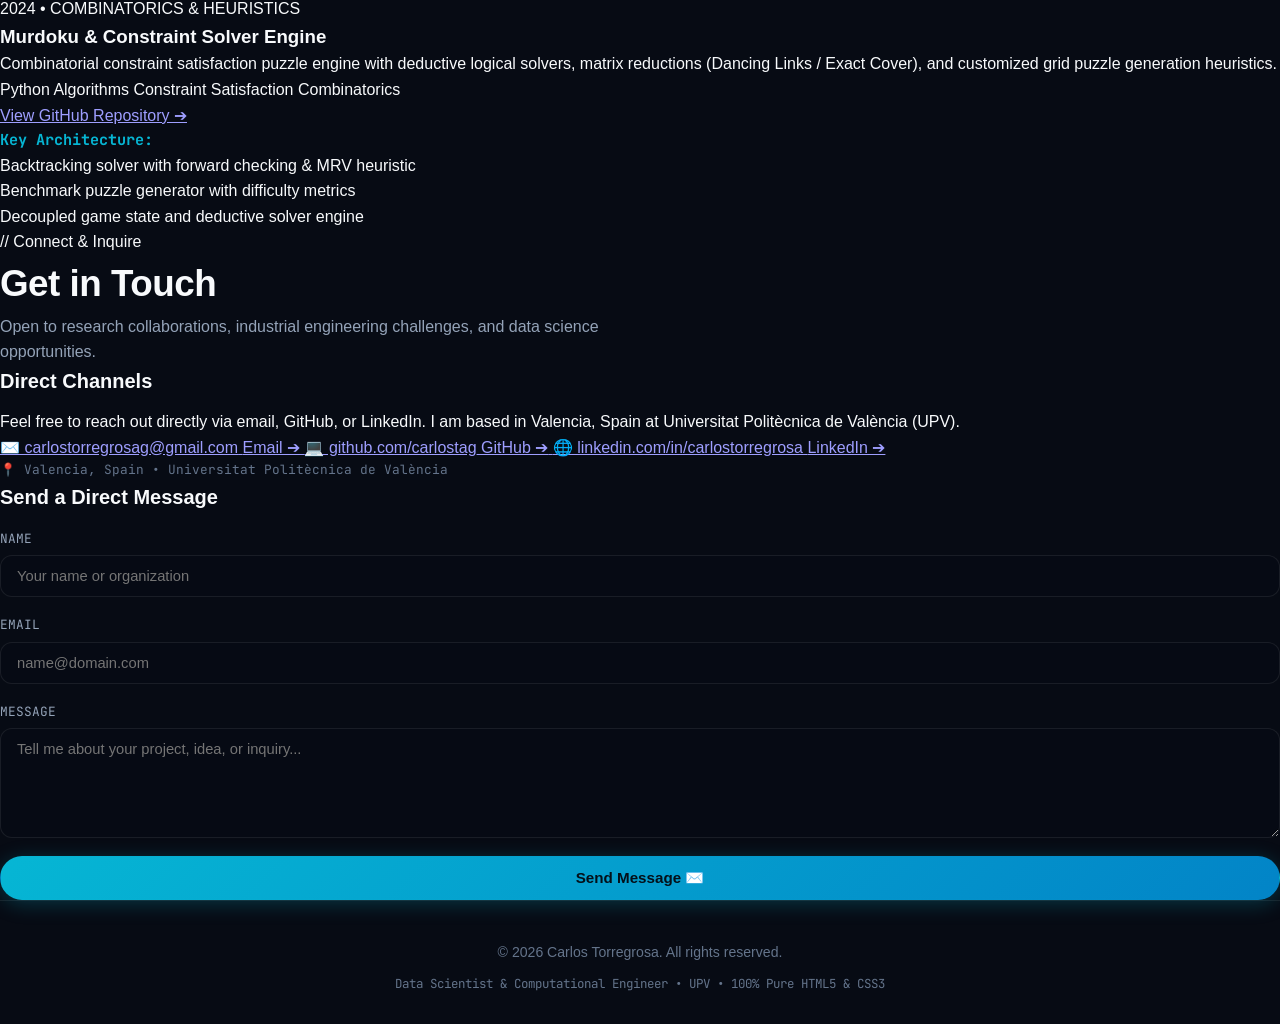
==== commit abe33f2f: "Update index.html" ====
--- a/index.html
+++ b/index.html
@@ -7,8 +7,7 @@
   <!-- Primary Meta Tags -->
   <title>Carlos Torregrosa | Data Scientist &amp; Computational Engineer</title>
   <meta name="title" content="Carlos Torregrosa | Data Scientist &amp; Computational Engineer">
-  <meta name="description" content="Portfolio of Carlos Torregrosa. Data Science &amp; Computational Engineering graduate from UPV. Specialized in mathematical modeling, machine learning, optimization, and high-performance scientific software.">
-  <meta name="keywords" content="Carlos Torregrosa, Data Science, Computational Engineering, Applied Mathematics, UPV, Machine Learning, Optimization, Python, TypeScript, Portfolio">
+  <meta name="description" content="Portfolio of Carlos Torregrosa. Data Science &amp; Computational Engineering graduate from Universitat Politècnica de València (UPV). Specialized in mathematical modeling, machine learning, optimization, and scientific computing.">
   <meta name="author" content="Carlos Torregrosa">
   
   <!-- Open Graph / Social Sharing -->
@@ -17,616 +16,530 @@
   <meta property="og:title" content="Carlos Torregrosa | Data Scientist &amp; Computational Engineer">
   <meta property="og:description" content="Turning complex data and mathematical models into actionable, efficient solutions.">
   
-  <!-- Google Fonts for Modern Engineering Typography -->
+  <!-- Google Fonts: Rubik (Template signature) + JetBrains Mono for technical precision -->
   <link rel="preconnect" href="https://fonts.googleapis.com">
   <link rel="preconnect" href="https://fonts.gstatic.com" crossorigin>
-  <link href="https://fonts.googleapis.com/css2?family=JetBrains+Mono:wght@400;500;700&family=Plus+Jakarta+Sans:wght@300;400;500;600;700;800&family=Space+Grotesk:wght@500;700&display=swap" rel="stylesheet">
+  <link href="https://fonts.googleapis.com/css2?family=JetBrains+Mono:wght@400;500;700&family=Rubik:wght@300;400;500;600;700&display=swap" rel="stylesheet">
   
-  <!-- Stylesheet (Pure CSS) -->
+  <!-- Pure CSS Stylesheet -->
   <link rel="stylesheet" href="styles.css">
 </head>
 <body>
 
-  <!-- Ambient Engineering Grid Background -->
-  <div class="bg-grid"></div>
-
-  <div class="site-wrapper">
-    
-    <!-- ==========================================================================
-         STICKY NAVIGATION BAR
-         ========================================================================== -->
-    <header>
-      <nav class="navbar" id="navbar">
-        <a href="#hero" class="nav-brand" aria-label="Carlos Torregrosa Home">
-          <div class="brand-symbol">CT</div>
-          <div class="brand-name">
-            <strong>Carlos Torregrosa</strong>
-            <span class="brand-title">Data Science &amp; Comp. Math</span>
-          </div>
-        </a>
-
-        <ul class="nav-links">
-          <li><a href="#about" class="nav-link">About</a></li>
-          <li><a href="#education" class="nav-link">Education &amp; CV</a></li>
-          <li><a href="#skills" class="nav-link">Expertise</a></li>
-          <li><a href="#projects" class="nav-link">Projects</a></li>
-          <li><a href="#contact" class="nav-link">Contact</a></li>
-        </ul>
-
-        <div class="nav-actions">
-          <a href="https://github.com/carlostag" target="_blank" rel="noopener noreferrer" class="nav-cta">
-            <span>GitHub @carlostag ↗</span>
-          </a>
-        </div>
-      </nav>
-    </header>
-
-    <!-- ==========================================================================
-         HERO SECTION
-         ========================================================================== -->
-    <main>
-      <section class="hero" id="hero">
-        <div class="hero-content">
-          <div class="status-badge">
-            <span class="status-dot"></span>
-            <span>UPV M.Sc. Computational Engineering</span>
-          </div>
-
-          <h1 class="hero-title">
-            Carlos Torregrosa<br>
-            <span class="gradient-text">Data Scientist &amp; Computational Engineer</span>
-          </h1>
-
-          <p class="hero-headline">
-            Turning complex data and mathematical models into actionable, efficient solutions.
+  <!-- ==========================================================================
+       NAVIGATION BAR
+       ========================================================================== -->
+  <header class="navbar">
+    <div class="nav-container">
+      <a href="#home" class="nav-brand">
+        <span class="brand-badge">CT</span>
+        <span>Carlos Torregrosa</span>
+      </a>
+
+      <ul class="nav-links">
+        <li><a href="#about" class="nav-link">About</a></li>
+        <li><a href="#education" class="nav-link">Education</a></li>
+        <li><a href="#skills" class="nav-link">Expertise</a></li>
+        <li><a href="#projects" class="nav-link">Projects</a></li>
+        <li><a href="#contact" class="nav-link">Contact</a></li>
+      </ul>
+
+      <a href="https://github.com/carlostag" target="_blank" rel="noopener noreferrer" class="nav-github-btn">
+        GitHub @carlostag ↗
+      </a>
+    </div>
+  </header>
+
+  <!-- ==========================================================================
+       HERO BANNER
+       ========================================================================== -->
+  <section class="hero-banner" id="home">
+    <div class="hero-wrapper">
+      <div class="hero-pill">
+        <span class="pill-dot"></span>
+        <span>UPV M.Sc. Computational Engineering &amp; Industrial Math</span>
+      </div>
+
+      <h1 class="hero-title">Carlos Torregrosa</h1>
+      <h2 class="hero-subtitle">Data Scientist &amp; Computational Engineer</h2>
+      
+      <p class="hero-desc">
+        Turning complex data and mathematical models into actionable, efficient, and high-impact solutions.
+      </p>
+
+      <div class="hero-ctas">
+        <a href="#projects" class="btn btn-primary">View Projects ↓</a>
+        <a href="#education" class="btn btn-secondary">Academic CV</a>
+        <a href="#contact" class="btn btn-secondary">Get in Touch ✉️</a>
+      </div>
+    </div>
+  </section>
+
+  <!-- ==========================================================================
+       MAIN CONTENT CONTAINER
+       ========================================================================== -->
+  <main class="main-content">
+
+    <!-- ========================================================================
+         SECTION 1: INTRODUCTION & ABOUT ME
+         ======================================================================== -->
+    <section id="about">
+      <div class="section-title-wrap">
+        <span class="section-label">// Background &amp; Philosophy</span>
+        <h2 class="section-title">Introduction</h2>
+        <p class="section-subtitle">
+          Bridging mathematical rigor, predictive machine learning, and high computational efficiency.
+        </p>
+      </div>
+
+      <!-- RosaCodes Signature Two-Column Flex Card -->
+      <div class="flex-container">
+        <div class="big-container-left">
+          <div>
+            <p class="time-text">UPV DATA SCIENCE &amp; APPLIED MATHEMATICS</p>
+            <p class="card-desc">
+              I am a <strong>Data Scientist and Computational Engineer</strong> combining rigorous mathematical modeling with modern machine learning and scientific computing.
+            </p>
+            <p class="card-desc">
+              My background focuses on high computational efficiency, deep analytical problem-solving, and cross-industry applications. I specialize in translating complex theoretical frameworks — ranging from mixed-integer optimization and numerical PDE simulation to neural time series forecasting — into robust, production-ready software tools.
+            </p>
+          </div>
+          <div class="card-actions">
+            <a href="#projects" class="card-link">Explore featured projects ➔</a>
+          </div>
+        </div>
+
+        <div class="small-container-right">
+          <div class="side-card-panel">
+            <h4 style="font-size: 1rem; color: var(--accent-cyan); font-family: var(--font-mono);">Value Proposition:</h4>
+            <ul class="bullet-list">
+              <li><strong>High Computational Efficiency:</strong> Vectorized numerical algorithms &amp; low-latency execution.</li>
+              <li><strong>Mathematical Rigor:</strong> Deep formulation in linear algebra, calculus, and stochastic modeling.</li>
+              <li><strong>Machine Learning:</strong> Deep learning, predictive sequence models, and pattern recognition.</li>
+              <li><strong>Impact-Driven:</strong> Practical, reliable tools built for industry and research.</li>
+            </ul>
+          </div>
+        </div>
+      </div>
+    </section>
+
+    <!-- ========================================================================
+         SECTION 2: ACADEMIC EDUCATION & CV TRACK
+         ======================================================================== -->
+    <section id="education">
+      <div class="section-title-wrap">
+        <span class="section-label">// Academic Foundation</span>
+        <h2 class="section-title">Education &amp; Background</h2>
+      </div>
+
+      <div class="education-grid">
+        <!-- Degree 1 -->
+        <div class="education-box">
+          <div>
+            <span class="time-text">2024 – PRESENT</span>
+            <h3 class="edu-degree">M.Sc. in Computational Engineering &amp; Industrial Mathematics</h3>
+            <p class="edu-school">Universitat Politècnica de València (UPV)</p>
+            <p class="card-desc" style="margin-top: 10px;">
+              Specialized in numerical simulation, finite element methods, optimization algorithms, high-performance scientific computing, and mathematical modeling of industrial systems.
+            </p>
+          </div>
+          <div class="tag-list">
+            <span class="tag-item">Numerical Solvers</span>
+            <span class="tag-item">Optimization</span>
+            <span class="tag-item">Finite Elements</span>
+            <span class="tag-item">Scientific Computing</span>
+          </div>
+        </div>
+
+        <!-- Degree 2 -->
+        <div class="education-box">
+          <div>
+            <span class="time-text">2020 – 2024</span>
+            <h3 class="edu-degree">B.Sc. in Data Science</h3>
+            <p class="edu-school">Universitat Politècnica de València (UPV)</p>
+            <p class="card-desc" style="margin-top: 10px;">
+              Rigorous curriculum covering statistical learning, machine learning pipelines, big data architectures, multivariate analysis, algorithm design, and software engineering.
+            </p>
+          </div>
+          <div class="tag-list">
+            <span class="tag-item">Statistical Learning</span>
+            <span class="tag-item">Machine Learning</span>
+            <span class="tag-item">Big Data</span>
+            <span class="tag-item">Algorithms</span>
+          </div>
+        </div>
+      </div>
+    </section>
+
+    <!-- ========================================================================
+         SECTION 3: CORE EXPERTISE / SKILLS
+         ======================================================================== -->
+    <section id="skills">
+      <div class="section-title-wrap">
+        <span class="section-label">// Technical Stack</span>
+        <h2 class="section-title">Core Expertise</h2>
+        <p class="section-subtitle">
+          Analytical and software engineering toolsets applied in research and production.
+        </p>
+      </div>
+
+      <div class="skills-container-grid">
+        <div class="skill-category-card">
+          <h4 class="skill-cat-title">🧠 Data Science &amp; ML</h4>
+          <ul class="bullet-list">
+            <li>Predictive Modeling &amp; Inference</li>
+            <li>PyTorch &amp; Deep Learning</li>
+            <li>Time Series Forecasting (LSTM/GRU)</li>
+            <li>Feature Engineering &amp; Pipelines</li>
+            <li>Scikit-Learn, Pandas &amp; Polars</li>
+          </ul>
+        </div>
+
+        <div class="skill-category-card">
+          <h4 class="skill-cat-title">📐 Math &amp; Optimization</h4>
+          <ul class="bullet-list">
+            <li>Mixed-Integer Linear Prog. (MILP)</li>
+            <li>Numerical Solvers (ODEs/PDEs)</li>
+            <li>Convex Optimization &amp; Heuristics</li>
+            <li>Operations Research &amp; Graphs</li>
+            <li>NumPy &amp; SciPy</li>
+          </ul>
+        </div>
+
+        <div class="skill-category-card">
+          <h4 class="skill-cat-title">⚡ Scientific &amp; Web Software</h4>
+          <ul class="bullet-list">
+            <li>Python Scientific Stack</li>
+            <li>TypeScript &amp; JavaScript</li>
+            <li>Modern Web (HTML5/CSS3)</li>
+            <li>Web Audio API &amp; Synthesizers</li>
+            <li>Git, CI/CD &amp; REST APIs</li>
+          </ul>
+        </div>
+
+        <div class="skill-category-card">
+          <h4 class="skill-cat-title">🎯 Competencies</h4>
+          <ul class="bullet-list">
+            <li>High Computational Efficiency</li>
+            <li>Algorithm Design &amp; Complexity</li>
+            <li>Mathematical Problem Modeling</li>
+            <li>Scientific Communication</li>
+            <li>Cross-Industry Adaptability</li>
+          </ul>
+        </div>
+      </div>
+    </section>
+
+    <!-- ========================================================================
+         SECTION 4: FEATURED GITHUB PROJECTS (ROSA CODES FLEX ROWS)
+         ======================================================================== -->
+    <section id="projects">
+      <div class="section-title-wrap">
+        <span class="section-label">// GitHub Showcase</span>
+        <h2 class="section-title">Featured Projects &amp; Applications</h2>
+        <p class="section-subtitle">
+          Selected open-source repositories, optimization engines, and interactive web tools.
+        </p>
+      </div>
+
+      <div class="projects-stack">
+
+        <!-- PROJECT 1: VALENCIA SPEEDRUNNER -->
+        <article class="flex-container">
+          <div class="big-container-left">
+            <div>
+              <span class="time-text">2025 • INTERACTIVE WEB &amp; TRANSIT</span>
+              <h3 class="card-headline">Valencia Speedrunner</h3>
+              <p class="card-desc">
+                High-performance urban navigation and transit speedrunner web application for Valencia's public mobility map. Engineered with client-side route pathfinding heuristics and vector map rendering for rapid, low-latency spatial route optimization.
+              </p>
+              <div class="tag-list">
+                <span class="tag-item">TypeScript</span>
+                <span class="tag-item">Vite</span>
+                <span class="tag-item">Leaflet / Mapbox</span>
+                <span class="tag-item">Route Optimization</span>
+                <span class="tag-item">Geospatial Data</span>
+              </div>
+            </div>
+            <div class="card-actions">
+              <a href="https://github.com/carlostag/valencia-speedrunner" target="_blank" rel="noopener noreferrer" class="card-link">
+                View GitHub Repository ➔
+              </a>
+            </div>
+          </div>
+
+          <div class="small-container-right">
+            <div class="side-card-panel">
+              <h4 style="font-size: 0.95rem; color: var(--accent-cyan); font-family: var(--font-mono);">Key Architecture:</h4>
+              <ul class="bullet-list">
+                <li>Spatial graph traversal for instant route computation</li>
+                <li>Responsive vector tile rendering at high frame rates</li>
+                <li>Component-driven state engine with telemetry metrics</li>
+              </ul>
+            </div>
+          </div>
+        </article>
+
+        <!-- PROJECT 2: WATER FORECAST -->
+        <article class="flex-container">
+          <div class="big-container-left">
+            <div>
+              <span class="time-text">2025 • DATA SCIENCE &amp; HYDROLOGY</span>
+              <h3 class="card-headline">Water Demand &amp; Hydrological Forecasting</h3>
+              <p class="card-desc">
+                Predictive machine learning models and neural forecasting architectures for hydrological time series, urban water consumption, and anomaly detection. Implements multi-horizon sequence models coupled with exogenous weather covariates.
+              </p>
+              <div class="tag-list">
+                <span class="tag-item">Python</span>
+                <span class="tag-item">PyTorch</span>
+                <span class="tag-item">Time Series (LSTM)</span>
+                <span class="tag-item">Pandas</span>
+                <span class="tag-item">Feature Engineering</span>
+              </div>
+            </div>
+            <div class="card-actions">
+              <a href="https://github.com/carlostag/water_forecast" target="_blank" rel="noopener noreferrer" class="card-link">
+                View GitHub Repository ➔
+              </a>
+            </div>
+          </div>
+
+          <div class="small-container-right">
+            <div class="side-card-panel">
+              <h4 style="font-size: 0.95rem; color: var(--accent-cyan); font-family: var(--font-mono);">Key Architecture:</h4>
+              <ul class="bullet-list">
+                <li>Multi-step ahead horizon forecasting with confidence bounds</li>
+                <li>Fourier decomposition and seasonality transformations</li>
+                <li>Robust metric validation (RMSE, MAPE, WAPE)</li>
+              </ul>
+            </div>
+          </div>
+        </article>
+
+        <!-- PROJECT 3: SUPPLY CHAIN & LOGISTICS OPTIMIZER -->
+        <article class="flex-container">
+          <div class="big-container-left">
+            <div>
+              <span class="time-text">2024 • APPLIED MATH &amp; OPERATIONS RESEARCH</span>
+              <h3 class="card-headline">Supply Chain &amp; Operations Optimizer</h3>
+              <p class="card-desc">
+                Logistics and routing simulation platform utilizing mixed-integer linear programming (MILP) to solve warehouse allocation, vehicle routing, and multi-echelon inventory flow under stochastic demand constraints.
+              </p>
+              <div class="tag-list">
+                <span class="tag-item">Python</span>
+                <span class="tag-item">MILP / SciPy</span>
+                <span class="tag-item">Mathematical Modeling</span>
+                <span class="tag-item">Operations Research</span>
+              </div>
+            </div>
+            <div class="card-actions">
+              <a href="https://github.com/carlostag/supply-chain-optimizer" target="_blank" rel="noopener noreferrer" class="card-link">
+                View GitHub Repository ➔
+              </a>
+            </div>
+          </div>
+
+          <div class="small-container-right">
+            <div class="side-card-panel">
+              <h4 style="font-size: 0.95rem; color: var(--accent-cyan); font-family: var(--font-mono);">Key Architecture:</h4>
+              <ul class="bullet-list">
+                <li>MILP objective formulations for capacity routing</li>
+                <li>Stochastic sensitivity analysis against demand shocks</li>
+                <li>Automated scenario evaluation and data reporting</li>
+              </ul>
+            </div>
+          </div>
+        </article>
+
+        <!-- PROJECT 4: ALGORITHMIC JAZZ & AUDIO ANALYTICS -->
+        <article class="flex-container">
+          <div class="big-container-left">
+            <div>
+              <span class="time-text">2024 • AUDIO AI &amp; ALGORITHMIC MUSIC</span>
+              <h3 class="card-headline">Algorithmic Jazz &amp; Audio Analytics</h3>
+              <p class="card-desc">
+                Stochastic harmonic progression generator and acoustic feature analysis engine using music theory heuristics, Markov transition chains, and Spotify API acoustic metadata clustering.
+              </p>
+              <div class="tag-list">
+                <span class="tag-item">Python</span>
+                <span class="tag-item">Web Audio API</span>
+                <span class="tag-item">Markov Chains</span>
+                <span class="tag-item">Spotify API</span>
+                <span class="tag-item">Acoustic Signal</span>
+              </div>
+            </div>
+            <div class="card-actions">
+              <a href="https://github.com/carlostag/jazz" target="_blank" rel="noopener noreferrer" class="card-link">
+                View GitHub Repository ➔
+              </a>
+            </div>
+          </div>
+
+          <div class="small-container-right">
+            <div class="side-card-panel">
+              <h4 style="font-size: 0.95rem; color: var(--accent-cyan); font-family: var(--font-mono);">Key Architecture:</h4>
+              <ul class="bullet-list">
+                <li>Markov transition matrices for modal jazz chord substitutions</li>
+                <li>Automated MIDI composition generation engine</li>
+                <li>Spotify API valence and acoustic timbre clustering</li>
+              </ul>
+            </div>
+          </div>
+        </article>
+
+        <!-- PROJECT 5: PITCHDLE -->
+        <article class="flex-container">
+          <div class="big-container-left">
+            <div>
+              <span class="time-text">2024 • WEB AUDIO GAME</span>
+              <h3 class="card-headline">Pitchdle — Absolute Pitch Trainer</h3>
+              <p class="card-desc">
+                Daily ear-training web game for absolute and relative pitch recognition. Generates pure sinusoidal tones with harmonic overtone synthesis via the native Web Audio API with ADSR envelope shaping.
+              </p>
+              <div class="tag-list">
+                <span class="tag-item">HTML5</span>
+                <span class="tag-item">CSS3</span>
+                <span class="tag-item">Web Audio API</span>
+                <span class="tag-item">Audio Synthesis</span>
+              </div>
+            </div>
+            <div class="card-actions">
+              <a href="https://github.com/carlostag/pitchdle" target="_blank" rel="noopener noreferrer" class="card-link">
+                View GitHub Repository ➔
+              </a>
+            </div>
+          </div>
+
+          <div class="small-container-right">
+            <div class="side-card-panel">
+              <h4 style="font-size: 0.95rem; color: var(--accent-cyan); font-family: var(--font-mono);">Key Architecture:</h4>
+              <ul class="bullet-list">
+                <li>Oscillator and harmonic overtone synthesizer in browser</li>
+                <li>Daily randomized seed generator with guess analytics</li>
+                <li>Responsive, lightweight zero-dependency architecture</li>
+              </ul>
+            </div>
+          </div>
+        </article>
+
+        <!-- PROJECT 6: MURDOKU LOGIC ENGINE -->
+        <article class="flex-container">
+          <div class="big-container-left">
+            <div>
+              <span class="time-text">2024 • COMBINATORICS &amp; HEURISTICS</span>
+              <h3 class="card-headline">Murdoku &amp; Constraint Solver Engine</h3>
+              <p class="card-desc">
+                Combinatorial constraint satisfaction puzzle engine with deductive logical solvers, matrix reductions (Dancing Links / Exact Cover), and customized grid puzzle generation heuristics.
+              </p>
+              <div class="tag-list">
+                <span class="tag-item">Python</span>
+                <span class="tag-item">Algorithms</span>
+                <span class="tag-item">Constraint Satisfaction</span>
+                <span class="tag-item">Combinatorics</span>
+              </div>
+            </div>
+            <div class="card-actions">
+              <a href="https://github.com/carlostag/Murdoku" target="_blank" rel="noopener noreferrer" class="card-link">
+                View GitHub Repository ➔
+              </a>
+            </div>
+          </div>
+
+          <div class="small-container-right">
+            <div class="side-card-panel">
+              <h4 style="font-size: 0.95rem; color: var(--accent-cyan); font-family: var(--font-mono);">Key Architecture:</h4>
+              <ul class="bullet-list">
+                <li>Backtracking solver with forward checking &amp; MRV heuristic</li>
+                <li>Benchmark puzzle generator with difficulty metrics</li>
+                <li>Decoupled game state and deductive solver engine</li>
+              </ul>
+            </div>
+          </div>
+        </article>
+
+      </div>
+    </section>
+
+    <!-- ========================================================================
+         SECTION 5: CONTACT & SOCIAL LINKS
+         ======================================================================== -->
+    <section id="contact" class="contact-section-wrapper">
+      <div class="section-title-wrap">
+        <span class="section-label">// Connect &amp; Inquire</span>
+        <h2 class="section-title">Get in Touch</h2>
+        <p class="section-subtitle">
+          Open to research collaborations, industrial engineering challenges, and data science opportunities.
+        </p>
+      </div>
+
+      <div class="contact-layout">
+        <!-- Direct channels -->
+        <div class="contact-info-col">
+          <div>
+            <h3 style="font-size: 1.25rem; margin-bottom: 12px;">Direct Channels</h3>
+            <p class="card-desc">
+              Feel free to reach out directly via email, GitHub, or LinkedIn. I am based in Valencia, Spain at Universitat Politècnica de València (UPV).
+            </p>
+          </div>
+
+          <div class="contact-btn-list">
+            <a href="mailto:carlostorregrosag@gmail.com" class="contact-btn-item">
+              <span>✉️ carlostorregrosag@gmail.com</span>
+              <span class="card-link">Email ➔</span>
+            </a>
+            <a href="https://github.com/carlostag" target="_blank" rel="noopener noreferrer" class="contact-btn-item">
+              <span>💻 github.com/carlostag</span>
+              <span class="card-link">GitHub ➔</span>
+            </a>
+            <a href="https://www.linkedin.com/in/carlostorregrosa" target="_blank" rel="noopener noreferrer" class="contact-btn-item">
+              <span>🌐 linkedin.com/in/carlostorregrosa</span>
+              <span class="card-link">LinkedIn ➔</span>
+            </a>
+          </div>
+
+          <p style="font-family: var(--font-mono); font-size: 0.8rem; color: var(--text-dim);">
+            📍 Valencia, Spain • Universitat Politècnica de València
           </p>
-
-          <p class="hero-description">
-            Solving complex real-world problems through advanced data analytics, mathematical modeling, 
-            and computational engineering to deliver efficient, scalable, and high-impact software tools.
-          </p>
-
-          <div class="hero-ctas">
-            <a href="#projects" class="btn btn-primary">
-              <span>View Projects ↓</span>
-            </a>
-            <a href="#education" class="btn btn-secondary">
-              <span>Academic CV</span>
-            </a>
-            <a href="#contact" class="btn btn-secondary">
-              <span>Get in Touch ✉️</span>
-            </a>
-          </div>
-
-          <div class="hero-socials">
-            <a href="https://github.com/carlostag" target="_blank" rel="noopener noreferrer" class="social-icon-btn">
-              <span>⌥</span> GitHub: @carlostag
-            </a>
-            <a href="https://www.linkedin.com/in/carlostorregrosa" target="_blank" rel="noopener noreferrer" class="social-icon-btn">
-              <span>⬡</span> LinkedIn
-            </a>
-            <a href="mailto:carlostorregrosag@gmail.com" class="social-icon-btn">
-              <span>✉</span> carlostorregrosag@gmail.com
-            </a>
-          </div>
-        </div>
-
-        <!-- Computational Engineering Terminal Preview -->
-        <div class="hero-visual">
-          <div class="tech-terminal-card">
-            <div class="terminal-header">
-              <div class="terminal-dots">
-                <span class="terminal-dot dot-red"></span>
-                <span class="terminal-dot dot-yellow"></span>
-                <span class="terminal-dot dot-green"></span>
-              </div>
-              <span class="terminal-label">runtime_env: computational_engine.py</span>
-            </div>
-
-            <div class="terminal-metrics">
-              <div class="metric-row">
-                <span class="metric-key">ACADEMIC_FOCUS:</span>
-                <span class="metric-val">UPV M.Sc. Comp. Math</span>
-              </div>
-              <div class="metric-row">
-                <span class="metric-key">CORE_METHODOLOGY:</span>
-                <span class="metric-val">Numerical Solvers + ML</span>
-              </div>
-              <div class="metric-row">
-                <span class="metric-key">OPTIMIZATION:</span>
-                <span class="metric-val">MILP / Matrix Factorization</span>
-              </div>
-            </div>
-
-            <div class="terminal-code-block">
-              <span class="code-comment"># Computational Engineering Pipeline</span><br>
-              <span class="code-keyword">import</span> numpy <span class="code-keyword">as</span> np<br>
-              <span class="code-keyword">from</span> scipy.optimize <span class="code-keyword">import</span> milp<br>
-              <span class="code-keyword">def</span> <span class="code-fn">solve_system</span>(constraints, objective):<br>
-              &nbsp;&nbsp;model = formulate_pde_problem(constraints)<br>
-              &nbsp;&nbsp;<span class="code-keyword">return</span> model.<span class="code-fn">optimize</span>(max_iter=<span class="code-str">1000</span>)
-            </div>
-          </div>
-        </div>
-      </section>
-
-      <!-- ==========================================================================
-           ABOUT ME & VALUE PROPOSITION
-           ========================================================================== -->
-      <section class="section" id="about">
-        <div class="section-header">
-          <span class="section-tag">Background &amp; Philosophy</span>
-          <h2 class="section-title">About Me</h2>
-          <p class="section-subtitle">
-            A background combining rigorous data science with industrial mathematics and computational methods from Universitat Politècnica de València (UPV).
-          </p>
-        </div>
-
-        <div class="about-grid">
-          <div class="about-card">
-            <div class="about-bio">
-              <p>
-                I am a <strong>Data Scientist and Computational Engineer</strong> passionate about the intersection of mathematical theory, predictive machine learning, and high-performance computation.
-              </p>
-              <p>
-                My work centers on converting complex physical, economic, and logistical dynamics into robust computational frameworks. Whether formulating mixed-integer optimization models, simulating dynamical systems, or engineering interactive web tools with low-latency client performance, I focus on delivering scalable, mathematically sound solutions.
-              </p>
-            </div>
-
-            <div class="value-props">
-              <div class="value-prop-item">
-                <h4>⚡ High Efficiency</h4>
-                <p>Vectorized algorithms and high computational speed for large-scale data and numerical grids.</p>
-              </div>
-              <div class="value-prop-item">
-                <h4>📐 Mathematical Rigor</h4>
-                <p>Deep foundational formulation in linear algebra, calculus, and stochastic modeling.</p>
-              </div>
-              <div class="value-prop-item">
-                <h4>🧠 Machine Learning</h4>
-                <p>Modern predictive architectures, neural time series forecasting, and representation learning.</p>
-              </div>
-              <div class="value-prop-item">
-                <h4>🚀 Practical Impact</h4>
-                <p>Bridging academic mathematical depth into functional, production-ready applications.</p>
-              </div>
-            </div>
-          </div>
-
-          <!-- Academic CV & Education Track -->
-          <div class="about-card" id="education">
-            <h3 style="font-size: 1.15rem; margin-bottom: 16px; font-family: var(--font-display);">
-              🎓 Academic Education &amp; Track
-            </h3>
-            
-            <div class="education-list">
-              <div class="education-item">
-                <h4 class="edu-degree">M.Sc. in Computational Engineering &amp; Industrial Mathematics</h4>
-                <div class="edu-meta">
-                  <span class="edu-institution">Universitat Politècnica de València (UPV)</span>
-                  <span class="edu-period">2024 – Present</span>
-                </div>
-                <p class="edu-desc">
-                  Specialized in numerical simulation, finite element methods, optimization algorithms, high-performance scientific computing, and mathematical modeling of industrial systems.
-                </p>
-              </div>
-
-              <div class="education-item">
-                <h4 class="edu-degree">B.Sc. in Data Science</h4>
-                <div class="edu-meta">
-                  <span class="edu-institution">Universitat Politècnica de València (UPV)</span>
-                  <span class="edu-period">2020 – 2024</span>
-                </div>
-                <p class="edu-desc">
-                  Rigorous training across statistical learning, machine learning pipelines, big data architectures, multivariate analysis, and algorithmic data structures.
-                </p>
-              </div>
-            </div>
-          </div>
-        </div>
-      </section>
-
-      <!-- ==========================================================================
-           CORE EXPERTISE / SKILLS
-           ========================================================================== -->
-      <section class="section" id="skills">
-        <div class="section-header">
-          <span class="section-tag">Technical Competencies</span>
-          <h2 class="section-title">Core Expertise</h2>
-          <p class="section-subtitle">
-            Key analytical, mathematical, and software engineering capabilities honed through academic research and practical software development.
-          </p>
-        </div>
-
-        <div class="skills-grid">
-          <!-- Quadrant 1 -->
-          <div class="skill-card">
-            <div class="skill-card-header">
-              <div class="skill-icon">🧠</div>
-              <h3 class="skill-card-title">Data Science &amp; ML</h3>
-            </div>
-            <div class="skill-tags">
-              <span class="skill-pill">Predictive Modeling</span>
-              <span class="skill-pill">PyTorch &amp; Deep Learning</span>
-              <span class="skill-pill">Time Series Forecasting</span>
-              <span class="skill-pill">Feature Engineering</span>
-              <span class="skill-pill">Statistical Inference</span>
-              <span class="skill-pill">Scikit-Learn</span>
-              <span class="skill-pill">Pandas &amp; Polars</span>
-            </div>
-          </div>
-
-          <!-- Quadrant 2 -->
-          <div class="skill-card">
-            <div class="skill-card-header">
-              <div class="skill-icon">📐</div>
-              <h3 class="skill-card-title">Applied Math &amp; Optimization</h3>
-            </div>
-            <div class="skill-tags">
-              <span class="skill-pill">Numerical Methods (ODEs/PDEs)</span>
-              <span class="skill-pill">Mixed-Integer Linear Prog.</span>
-              <span class="skill-pill">Convex Optimization</span>
-              <span class="skill-pill">Monte Carlo Simulations</span>
-              <span class="skill-pill">Operations Research</span>
-              <span class="skill-pill">NumPy &amp; SciPy</span>
-            </div>
-          </div>
-
-          <!-- Quadrant 3 -->
-          <div class="skill-card">
-            <div class="skill-card-header">
-              <div class="skill-icon">⚡</div>
-              <h3 class="skill-card-title">Scientific &amp; Web Software</h3>
-            </div>
-            <div class="skill-tags">
-              <span class="skill-pill">Python Scientific Ecosystem</span>
-              <span class="skill-pill">TypeScript &amp; JavaScript</span>
-              <span class="skill-pill">Modern Web (HTML5/CSS3)</span>
-              <span class="skill-pill">Web Audio API</span>
-              <span class="skill-pill">Git &amp; CI/CD Pipelines</span>
-              <span class="skill-pill">Interactive Dashboards</span>
-            </div>
-          </div>
-
-          <!-- Quadrant 4 -->
-          <div class="skill-card">
-            <div class="skill-card-header">
-              <div class="skill-icon">🎯</div>
-              <h3 class="skill-card-title">Core Competencies</h3>
-            </div>
-            <div class="skill-tags">
-              <span class="skill-pill">High Computational Efficiency</span>
-              <span class="skill-pill">Mathematical Rigor</span>
-              <span class="skill-pill">Algorithm Design</span>
-              <span class="skill-pill">Scientific Computing</span>
-              <span class="skill-pill">Complex Problem Decomposition</span>
-            </div>
-          </div>
-        </div>
-      </section>
-
-      <!-- ==========================================================================
-           PROJECTS & GITHUB PORTFOLIO (WITH PURE CSS CATEGORY FILTER)
-           ========================================================================== -->
-      <section class="section" id="projects">
-        <div class="section-header">
-          <div style="display: flex; justify-content: space-between; align-items: flex-end; flex-wrap: wrap; gap: 12px;">
-            <div>
-              <span class="section-tag">Portfolio &amp; Open Source</span>
-              <h2 class="section-title">Featured Projects &amp; Repositories</h2>
-            </div>
-            <a href="https://github.com/carlostag?tab=repositories" target="_blank" rel="noopener noreferrer" class="link-btn">
-              <span>View all on GitHub ↗</span>
-            </a>
-          </div>
-          <p class="section-subtitle">
-            Selected GitHub applications, mathematical models, machine learning benchmarks, and interactive tools.
-          </p>
-        </div>
-
-        <div class="projects-container">
-          <!-- Pure CSS Filter Radio Controls -->
-          <input type="radio" name="project-filter" id="tab-all" class="filter-radio" checked>
-          <input type="radio" name="project-filter" id="tab-ds" class="filter-radio">
-          <input type="radio" name="project-filter" id="tab-math" class="filter-radio">
-          <input type="radio" name="project-filter" id="tab-web" class="filter-radio">
-
-          <div class="filter-tabs">
-            <label for="tab-all" class="filter-tab-label">🌐 All Projects</label>
-            <label for="tab-ds" class="filter-tab-label">🧠 Data Science &amp; ML</label>
-            <label for="tab-math" class="filter-tab-label">📐 Math &amp; Optimization</label>
-            <label for="tab-web" class="filter-tab-label">⚡ Web Apps &amp; Audio</label>
-          </div>
-
-          <!-- Projects Grid -->
-          <div class="projects-grid">
-            
-            <!-- PROJECT 1: VALENCIA SPEEDRUNNER -->
-            <article class="project-card" data-cat="web">
-              <div class="project-card-top">
-                <div class="project-card-header">
-                  <div class="project-icon-box">🗺️</div>
-                  <span class="project-badge-pill">Interactive Map &amp; Routing</span>
-                </div>
-                <h3 class="project-card-title">Valencia Speedrunner</h3>
-                <p class="project-card-summary">
-                  High-performance urban navigation and transit speedrunner web application for Valencia's public mobility map, featuring interactive spatial route optimization.
-                </p>
-                <div class="project-tags-list">
-                  <span class="project-tag">TypeScript</span>
-                  <span class="project-tag">Vite</span>
-                  <span class="project-tag">Leaflet / Mapbox</span>
-                  <span class="project-tag">Route Optimization</span>
-                </div>
-              </div>
-              <div class="project-card-footer">
-                <a href="https://github.com/carlostag/valencia-speedrunner" target="_blank" rel="noopener noreferrer" class="link-btn">
-                  <span>View Code ↗</span>
-                </a>
-                <span style="font-family: var(--font-mono); font-size: 0.78rem; color: var(--accent-cyan);">2025</span>
-              </div>
-            </article>
-
-            <!-- PROJECT 2: WATER FORECAST -->
-            <article class="project-card" data-cat="ds">
-              <div class="project-card-top">
-                <div class="project-card-header">
-                  <div class="project-icon-box">💧</div>
-                  <span class="project-badge-pill">Time Series &amp; Deep Learning</span>
-                </div>
-                <h3 class="project-card-title">Water Demand &amp; Hydrological Forecasting</h3>
-                <p class="project-card-summary">
-                  Predictive machine learning models and neural forecasting architectures for hydrological time series, urban water consumption, and anomaly detection.
-                </p>
-                <div class="project-tags-list">
-                  <span class="project-tag">Python</span>
-                  <span class="project-tag">PyTorch</span>
-                  <span class="project-tag">Time Series</span>
-                  <span class="project-tag">Pandas</span>
-                  <span class="project-tag">Scikit-Learn</span>
-                </div>
-              </div>
-              <div class="project-card-footer">
-                <a href="https://github.com/carlostag/water_forecast" target="_blank" rel="noopener noreferrer" class="link-btn">
-                  <span>View Code ↗</span>
-                </a>
-                <span style="font-family: var(--font-mono); font-size: 0.78rem; color: var(--accent-cyan);">2025</span>
-              </div>
-            </article>
-
-            <!-- PROJECT 3: SUPPLY CHAIN OPTIMIZER -->
-            <article class="project-card" data-cat="math">
-              <div class="project-card-top">
-                <div class="project-card-header">
-                  <div class="project-icon-box">📦</div>
-                  <span class="project-badge-pill">Optimization &amp; Math Modeling</span>
-                </div>
-                <h3 class="project-card-title">Supply Chain &amp; Operations Optimizer</h3>
-                <p class="project-card-summary">
-                  Logistics and routing simulation platform utilizing mixed-integer linear programming (MILP) to solve warehouse allocation and multi-echelon inventory flow.
-                </p>
-                <div class="project-tags-list">
-                  <span class="project-tag">Python</span>
-                  <span class="project-tag">MILP / SciPy</span>
-                  <span class="project-tag">Operations Research</span>
-                  <span class="project-tag">Mathematical Modeling</span>
-                </div>
-              </div>
-              <div class="project-card-footer">
-                <a href="https://github.com/carlostag" target="_blank" rel="noopener noreferrer" class="link-btn">
-                  <span>View Code ↗</span>
-                </a>
-                <span style="font-family: var(--font-mono); font-size: 0.78rem; color: var(--accent-cyan);">2024</span>
-              </div>
-            </article>
-
-            <!-- PROJECT 4: ALGORITHMIC JAZZ & SPOTIFY -->
-            <article class="project-card" data-cat="web">
-              <div class="project-card-top">
-                <div class="project-card-header">
-                  <div class="project-icon-box">🎷</div>
-                  <span class="project-badge-pill">Audio AI &amp; Algorithmic Music</span>
-                </div>
-                <h3 class="project-card-title">Algorithmic Jazz &amp; Audio Analytics</h3>
-                <p class="project-card-summary">
-                  Stochastic harmonic progression generator and acoustic feature analysis engine using music theory heuristics, Markov transition chains, and Spotify audio metrics.
-                </p>
-                <div class="project-tags-list">
-                  <span class="project-tag">Python</span>
-                  <span class="project-tag">Web Audio API</span>
-                  <span class="project-tag">Markov Chains</span>
-                  <span class="project-tag">Spotify API</span>
-                </div>
-              </div>
-              <div class="project-card-footer">
-                <a href="https://github.com/carlostag/jazz" target="_blank" rel="noopener noreferrer" class="link-btn">
-                  <span>View Code ↗</span>
-                </a>
-                <span style="font-family: var(--font-mono); font-size: 0.78rem; color: var(--accent-cyan);">2024</span>
-              </div>
-            </article>
-
-            <!-- PROJECT 5: PITCHDLE -->
-            <article class="project-card" data-cat="web">
-              <div class="project-card-top">
-                <div class="project-card-header">
-                  <div class="project-icon-box">🎹</div>
-                  <span class="project-badge-pill">Web Audio Game</span>
-                </div>
-                <h3 class="project-card-title">Pitchdle — Absolute Pitch Trainer</h3>
-                <p class="project-card-summary">
-                  Daily ear-training web game for absolute and relative pitch recognition. Generates pure sinusoidal tones with harmonic overtone synthesis via Web Audio API.
-                </p>
-                <div class="project-tags-list">
-                  <span class="project-tag">HTML5</span>
-                  <span class="project-tag">CSS3</span>
-                  <span class="project-tag">Web Audio API</span>
-                  <span class="project-tag">Acoustic Signal</span>
-                </div>
-              </div>
-              <div class="project-card-footer">
-                <a href="https://github.com/carlostag" target="_blank" rel="noopener noreferrer" class="link-btn">
-                  <span>View Code ↗</span>
-                </a>
-                <span style="font-family: var(--font-mono); font-size: 0.78rem; color: var(--accent-cyan);">2024</span>
-              </div>
-            </article>
-
-            <!-- PROJECT 6: MURDOKU LOGIC ENGINE -->
-            <article class="project-card" data-cat="math">
-              <div class="project-card-top">
-                <div class="project-card-header">
-                  <div class="project-icon-box">🧩</div>
-                  <span class="project-badge-pill">Combinatorics &amp; Heuristics</span>
-                </div>
-                <h3 class="project-card-title">Murdoku &amp; Constraint Solver Engine</h3>
-                <p class="project-card-summary">
-                  Combinatorial constraint satisfaction puzzle engine with deductive logical solvers, matrix reductions, and custom puzzle generation heuristics.
-                </p>
-                <div class="project-tags-list">
-                  <span class="project-tag">Algorithms</span>
-                  <span class="project-tag">Constraint Satisfaction</span>
-                  <span class="project-tag">Combinatorics</span>
-                  <span class="project-tag">Python</span>
-                </div>
-              </div>
-              <div class="project-card-footer">
-                <a href="https://github.com/carlostag/Murdoku" target="_blank" rel="noopener noreferrer" class="link-btn">
-                  <span>View Code ↗</span>
-                </a>
-                <span style="font-family: var(--font-mono); font-size: 0.78rem; color: var(--accent-cyan);">2024</span>
-              </div>
-            </article>
-
-            <!-- PROJECT 7: GAN VISION -->
-            <article class="project-card" data-cat="ds">
-              <div class="project-card-top">
-                <div class="project-card-header">
-                  <div class="project-icon-box">🔬</div>
-                  <span class="project-badge-pill">Deep Learning &amp; GANs</span>
-                </div>
-                <h3 class="project-card-title">Generative Adversarial Networks &amp; Vision</h3>
-                <p class="project-card-summary">
-                  Deep convolutional GAN (DCGAN) implementations and supervised vision classifiers exploring adversarial loss dynamics and latent vector interpolation.
-                </p>
-                <div class="project-tags-list">
-                  <span class="project-tag">PyTorch</span>
-                  <span class="project-tag">Computer Vision</span>
-                  <span class="project-tag">GANs</span>
-                  <span class="project-tag">NumPy</span>
-                </div>
-              </div>
-              <div class="project-card-footer">
-                <a href="https://github.com/carlostag/GAN_prueba" target="_blank" rel="noopener noreferrer" class="link-btn">
-                  <span>View Code ↗</span>
-                </a>
-                <span style="font-family: var(--font-mono); font-size: 0.78rem; color: var(--accent-cyan);">2023</span>
-              </div>
-            </article>
-
-          </div>
-        </div>
-      </section>
-
-      <!-- ==========================================================================
-           CONTACT & CONNECT SECTION
-           ========================================================================== -->
-      <section class="section" id="contact">
-        <div class="section-header">
-          <span class="section-tag">Get in Touch</span>
-          <h2 class="section-title">Let's Connect &amp; Collaborate</h2>
-          <p class="section-subtitle">
-            Interested in discussing research, computational modeling, data science projects, or engineering roles? Feel free to reach out.
-          </p>
-        </div>
-
-        <div class="contact-grid">
-          <!-- Direct Channels -->
-          <div class="contact-info-card">
-            <div>
-              <h3 style="font-size: 1.2rem; margin-bottom: 12px;">Direct Channels</h3>
-              <p style="color: var(--text-muted); font-size: 0.92rem; margin-bottom: 24px;">
-                I am actively open to discussing research initiatives, industrial engineering challenges, and technical inquiries.
-              </p>
-
-              <div class="contact-channels">
-                <a href="mailto:carlostorregrosag@gmail.com" class="contact-channel-item">
-                  <div class="channel-left">
-                    <span class="channel-icon">✉️</span>
-                    <div>
-                      <div class="channel-label">EMAIL</div>
-                      <div class="channel-val">carlostorregrosag@gmail.com</div>
-                    </div>
-                  </div>
-                  <span class="link-btn">Send ↗</span>
-                </a>
-
-                <a href="https://github.com/carlostag" target="_blank" rel="noopener noreferrer" class="contact-channel-item">
-                  <div class="channel-left">
-                    <span class="channel-icon">💻</span>
-                    <div>
-                      <div class="channel-label">GITHUB</div>
-                      <div class="channel-val">github.com/carlostag</div>
-                    </div>
-                  </div>
-                  <span class="link-btn">↗</span>
-                </a>
-
-                <a href="https://www.linkedin.com/in/carlostorregrosa" target="_blank" rel="noopener noreferrer" class="contact-channel-item">
-                  <div class="channel-left">
-                    <span class="channel-icon">🌐</span>
-                    <div>
-                      <div class="channel-label">LINKEDIN</div>
-                      <div class="channel-val">linkedin.com/in/carlostorregrosa</div>
-                    </div>
-                  </div>
-                  <span class="link-btn">↗</span>
-                </a>
-              </div>
-            </div>
-
-            <div style="font-family: var(--font-mono); font-size: 0.8rem; color: var(--text-dim);">
-              📍 Valencia, Spain • Universitat Politècnica de València
-            </div>
-          </div>
-
-          <!-- Message Form (Native mailto submission) -->
-          <div class="contact-form-card">
-            <h3 style="font-size: 1.2rem; margin-bottom: 18px;">Send a Direct Message</h3>
-            
-            <form class="contact-form" action="mailto:carlostorregrosag@gmail.com" method="POST" enctype="text/plain">
-              <div class="form-group">
-                <label for="contact-name" class="form-label">NAME</label>
-                <input type="text" id="contact-name" name="name" class="form-input" placeholder="Your name or organization" required>
-              </div>
-
-              <div class="form-group">
-                <label for="contact-email" class="form-label">EMAIL</label>
-                <input type="email" id="contact-email" name="email" class="form-input" placeholder="name@domain.com" required>
-              </div>
-
-              <div class="form-group">
-                <label for="contact-message" class="form-label">MESSAGE / INQUIRY</label>
-                <textarea id="contact-message" name="message" class="form-textarea" placeholder="Tell me about your project, idea, or inquiry..." required></textarea>
-              </div>
-
-              <button type="submit" class="btn btn-primary" style="width: 100%;">
-                <span>Send Message ✉️</span>
-              </button>
-            </form>
-          </div>
-        </div>
-      </section>
-    </main>
-
-    <!-- ==========================================================================
-         FOOTER
-         ========================================================================== -->
-    <footer class="footer">
-      <p>&copy; 2026 Carlos Torregrosa. Engineered with precision, native HTML5 &amp; CSS3.</p>
-      <p class="footer-tech">UPV Data Science &amp; Computational Engineering • Open Source Portfolio</p>
-    </footer>
-  </div>
+        </div>
+
+        <!-- Clean Form -->
+        <div>
+          <h3 style="font-size: 1.25rem; margin-bottom: 16px;">Send a Direct Message</h3>
+          <form class="contact-form" action="mailto:carlostorregrosag@gmail.com" method="POST" enctype="text/plain">
+            <div class="form-group">
+              <label for="name" class="form-label">NAME</label>
+              <input type="text" id="name" name="name" class="form-input" placeholder="Your name or organization" required>
+            </div>
+
+            <div class="form-group">
+              <label for="email" class="form-label">EMAIL</label>
+              <input type="email" id="email" name="email" class="form-input" placeholder="name@domain.com" required>
+            </div>
+
+            <div class="form-group">
+              <label for="message" class="form-label">MESSAGE</label>
+              <textarea id="message" name="message" class="form-textarea" placeholder="Tell me about your project, idea, or inquiry..." required></textarea>
+            </div>
+
+            <button type="submit" class="btn btn-primary" style="width: 100%; justify-content: center;">
+              Send Message ✉️
+            </button>
+          </form>
+        </div>
+      </div>
+    </section>
+
+  </main>
+
+  <!-- ==========================================================================
+       FOOTER
+       ========================================================================== -->
+  <footer class="footer">
+    <p>&copy; 2026 Carlos Torregrosa. All rights reserved.</p>
+    <p style="font-family: var(--font-mono); font-size: 0.78rem;">
+      Data Scientist &amp; Computational Engineer • UPV • 100% Pure HTML5 &amp; CSS3
+    </p>
+  </footer>
 
 </body>
 </html>
--- a/styles.css
+++ b/styles.css
@@ -0,0 +1,1033 @@
+/* ==========================================================================
+   CARLOS TORREGROSA - PORTFOLIO STYLES (PURE HTML + CSS)
+   Clean, technical, modern, minimalist & engineering-focused
+   ========================================================================== */
+
+:root {
+  /* Color Palette */
+  --bg-deep: #070b14;
+  --bg-surface: #0c1322;
+  --bg-card: rgba(15, 23, 42, 0.75);
+  --bg-card-hover: rgba(22, 33, 56, 0.9);
+  
+  /* Borders & Grid */
+  --border-subtle: rgba(255, 255, 255, 0.08);
+  --border-active: rgba(6, 182, 212, 0.4);
+  --border-glow: rgba(6, 182, 212, 0.2);
+
+  /* Accents */
+  --accent-cyan: #06b6d4;
+  --accent-cyan-glow: rgba(6, 182, 212, 0.25);
+  --accent-emerald: #10b981;
+  --accent-blue: #38bdf8;
+
+  /* Typography */
+  --text-main: #f8fafc;
+  --text-muted: #94a3b8;
+  --text-dim: #64748b;
+  --font-sans: 'Plus Jakarta Sans', -apple-system, BlinkMacSystemFont, 'Segoe UI', Roboto, sans-serif;
+  --font-mono: 'JetBrains Mono', 'Fira Code', monospace;
+  --font-display: 'Space Grotesk', var(--font-sans);
+
+  /* Radius & Shadows */
+  --radius-lg: 20px;
+  --radius-md: 12px;
+  --radius-sm: 8px;
+  --radius-pill: 9999px;
+  --shadow-card: 0 10px 30px -10px rgba(0, 0, 0, 0.5), 0 0 1px 1px var(--border-subtle);
+  --shadow-hover: 0 20px 40px -15px rgba(6, 182, 212, 0.2), 0 0 0 1px var(--border-active);
+
+  --transition-smooth: all 0.25s cubic-bezier(0.16, 1, 0.3, 1);
+}
+
+/* Reset */
+*, *::before, *::after {
+  box-sizing: border-box;
+  margin: 0;
+  padding: 0;
+}
+
+html {
+  scroll-behavior: smooth;
+  color-scheme: dark;
+}
+
+body {
+  font-family: var(--font-sans);
+  background-color: var(--bg-deep);
+  color: var(--text-main);
+  line-height: 1.6;
+  min-height: 100vh;
+  position: relative;
+  overflow-x: hidden;
+  -webkit-font-smoothing: antialiased;
+}
+
+/* Ambient Engineering Background Grid (Pure CSS) */
+.bg-grid {
+  position: fixed;
+  top: 0;
+  left: 0;
+  width: 100vw;
+  height: 100vh;
+  z-index: -1;
+  background-image: 
+    radial-gradient(circle at 50% -10%, rgba(6, 182, 212, 0.12) 0%, transparent 60%),
+    radial-gradient(circle at 90% 80%, rgba(16, 185, 129, 0.06) 0%, transparent 50%),
+    radial-gradient(circle at 10% 90%, rgba(56, 189, 248, 0.05) 0%, transparent 40%),
+    linear-gradient(to right, rgba(255, 255, 255, 0.02) 1px, transparent 1px),
+    linear-gradient(to bottom, rgba(255, 255, 255, 0.02) 1px, transparent 1px);
+  background-size: 100% 100%, 100% 100%, 100% 100%, 48px 48px, 48px 48px;
+  pointer-events: none;
+}
+
+/* Layout */
+.site-wrapper {
+  max-width: 1160px;
+  margin: 0 auto;
+  padding: 0 24px;
+  display: flex;
+  flex-direction: column;
+  gap: 90px;
+}
+
+/* ==========================================================================
+   NAVBAR (STICKY, BLURRED)
+   ========================================================================== */
+.navbar {
+  position: sticky;
+  top: 16px;
+  z-index: 100;
+  display: flex;
+  align-items: center;
+  justify-content: space-between;
+  padding: 12px 22px;
+  background: rgba(12, 19, 34, 0.85);
+  backdrop-filter: blur(16px);
+  border: 1px solid var(--border-subtle);
+  border-radius: var(--radius-pill);
+  box-shadow: 0 8px 32px rgba(0, 0, 0, 0.4);
+  margin-top: 16px;
+}
+
+.nav-brand {
+  display: flex;
+  align-items: center;
+  gap: 12px;
+  text-decoration: none;
+  color: var(--text-main);
+  font-weight: 700;
+}
+
+.brand-symbol {
+  width: 34px;
+  height: 34px;
+  border-radius: 9px;
+  background: linear-gradient(135deg, var(--accent-cyan), #0284c7);
+  display: flex;
+  align-items: center;
+  justify-content: center;
+  font-family: var(--font-mono);
+  font-weight: 800;
+  font-size: 0.9rem;
+  color: #041019;
+  box-shadow: 0 0 16px var(--accent-cyan-glow);
+}
+
+.brand-name {
+  display: flex;
+  flex-direction: column;
+  line-height: 1.15;
+}
+
+.brand-name strong {
+  font-size: 1rem;
+  letter-spacing: -0.3px;
+}
+
+.brand-title {
+  font-size: 0.72rem;
+  font-family: var(--font-mono);
+  color: var(--accent-cyan);
+  text-transform: uppercase;
+  letter-spacing: 0.5px;
+}
+
+.nav-links {
+  display: flex;
+  align-items: center;
+  gap: 6px;
+  list-style: none;
+}
+
+.nav-link {
+  color: var(--text-muted);
+  text-decoration: none;
+  font-size: 0.88rem;
+  font-weight: 500;
+  padding: 8px 14px;
+  border-radius: var(--radius-pill);
+  transition: var(--transition-smooth);
+}
+
+.nav-link:hover {
+  color: var(--text-main);
+  background: rgba(255, 255, 255, 0.06);
+}
+
+.nav-actions {
+  display: flex;
+  align-items: center;
+  gap: 10px;
+}
+
+.nav-cta {
+  background: linear-gradient(135deg, var(--accent-cyan), #0284c7);
+  color: #041019;
+  font-weight: 700;
+  font-size: 0.85rem;
+  padding: 8px 18px;
+  border-radius: var(--radius-pill);
+  text-decoration: none;
+  display: inline-flex;
+  align-items: center;
+  gap: 6px;
+  transition: var(--transition-smooth);
+}
+
+.nav-cta:hover {
+  transform: translateY(-1px);
+  box-shadow: 0 4px 18px var(--accent-cyan-glow);
+}
+
+/* ==========================================================================
+   HERO SECTION
+   ========================================================================== */
+.hero {
+  display: grid;
+  grid-template-columns: 1.2fr 0.95fr;
+  gap: 40px;
+  align-items: center;
+  padding: 30px 0 10px;
+}
+
+.hero-content {
+  display: flex;
+  flex-direction: column;
+  gap: 20px;
+}
+
+.status-badge {
+  display: inline-flex;
+  align-items: center;
+  gap: 8px;
+  background: rgba(6, 182, 212, 0.08);
+  border: 1px solid rgba(6, 182, 212, 0.25);
+  color: var(--accent-cyan);
+  font-family: var(--font-mono);
+  font-size: 0.8rem;
+  padding: 6px 14px;
+  border-radius: var(--radius-pill);
+  width: fit-content;
+}
+
+.status-dot {
+  width: 8px;
+  height: 8px;
+  border-radius: 50%;
+  background-color: var(--accent-emerald);
+  box-shadow: 0 0 10px var(--accent-emerald);
+  animation: pulse 2s infinite ease-in-out;
+}
+
+@keyframes pulse {
+  0%, 100% { opacity: 1; transform: scale(1); }
+  50% { opacity: 0.4; transform: scale(0.85); }
+}
+
+.hero-title {
+  font-family: var(--font-display);
+  font-size: clamp(2.3rem, 4.5vw, 3.4rem);
+  font-weight: 800;
+  line-height: 1.12;
+  letter-spacing: -1px;
+}
+
+.hero-title .gradient-text {
+  background: linear-gradient(135deg, #f8fafc 15%, #38bdf8 60%, #10b981 100%);
+  -webkit-background-clip: text;
+  -webkit-text-fill-color: transparent;
+}
+
+.hero-headline {
+  font-family: var(--font-mono);
+  font-size: 1.12rem;
+  color: var(--accent-cyan);
+  font-weight: 500;
+  letter-spacing: -0.2px;
+}
+
+.hero-description {
+  font-size: 1.05rem;
+  color: var(--text-muted);
+  line-height: 1.7;
+  max-width: 580px;
+}
+
+.hero-ctas {
+  display: flex;
+  flex-wrap: wrap;
+  gap: 14px;
+  margin-top: 10px;
+}
+
+.btn {
+  display: inline-flex;
+  align-items: center;
+  justify-content: center;
+  gap: 8px;
+  padding: 12px 24px;
+  border-radius: var(--radius-pill);
+  font-size: 0.95rem;
+  font-weight: 600;
+  text-decoration: none;
+  cursor: pointer;
+  transition: var(--transition-smooth);
+  border: 1px solid transparent;
+  font-family: var(--font-sans);
+}
+
+.btn-primary {
+  background: linear-gradient(135deg, var(--accent-cyan) 0%, #0284c7 100%);
+  color: #041019;
+  font-weight: 700;
+  box-shadow: 0 4px 20px var(--accent-cyan-glow);
+}
+
+.btn-primary:hover {
+  transform: translateY(-2px);
+  box-shadow: 0 8px 25px rgba(6, 182, 212, 0.4);
+}
+
+.btn-secondary {
+  background: rgba(255, 255, 255, 0.04);
+  color: var(--text-main);
+  border-color: var(--border-subtle);
+}
+
+.btn-secondary:hover {
+  background: rgba(255, 255, 255, 0.08);
+  border-color: rgba(255, 255, 255, 0.2);
+  transform: translateY(-2px);
+}
+
+.hero-socials {
+  display: flex;
+  flex-wrap: wrap;
+  align-items: center;
+  gap: 12px;
+  margin-top: 6px;
+}
+
+.social-icon-btn {
+  display: inline-flex;
+  align-items: center;
+  gap: 8px;
+  padding: 8px 14px;
+  background: rgba(255, 255, 255, 0.03);
+  border: 1px solid var(--border-subtle);
+  border-radius: var(--radius-pill);
+  color: var(--text-muted);
+  text-decoration: none;
+  font-size: 0.82rem;
+  font-family: var(--font-mono);
+  transition: var(--transition-smooth);
+}
+
+.social-icon-btn:hover {
+  color: var(--text-main);
+  border-color: var(--accent-cyan);
+  background: rgba(6, 182, 212, 0.08);
+  transform: translateY(-2px);
+}
+
+/* Terminal Card */
+.tech-terminal-card {
+  background: rgba(12, 19, 34, 0.85);
+  backdrop-filter: blur(20px);
+  border: 1px solid var(--border-subtle);
+  border-radius: var(--radius-lg);
+  padding: 24px;
+  box-shadow: var(--shadow-card);
+  position: relative;
+  overflow: hidden;
+}
+
+.tech-terminal-card::before {
+  content: '';
+  position: absolute;
+  top: 0;
+  left: 0;
+  right: 0;
+  height: 2px;
+  background: linear-gradient(90deg, var(--accent-cyan), var(--accent-emerald), var(--accent-blue));
+}
+
+.terminal-header {
+  display: flex;
+  align-items: center;
+  justify-content: space-between;
+  padding-bottom: 14px;
+  border-bottom: 1px solid var(--border-subtle);
+  margin-bottom: 16px;
+}
+
+.terminal-dots {
+  display: flex;
+  gap: 6px;
+}
+
+.terminal-dot {
+  width: 10px;
+  height: 10px;
+  border-radius: 50%;
+}
+.dot-red { background: #ef4444; }
+.dot-yellow { background: #f59e0b; }
+.dot-green { background: #10b981; }
+
+.terminal-label {
+  font-family: var(--font-mono);
+  font-size: 0.75rem;
+  color: var(--text-dim);
+}
+
+.terminal-metrics {
+  display: flex;
+  flex-direction: column;
+  gap: 10px;
+}
+
+.metric-row {
+  display: flex;
+  justify-content: space-between;
+  align-items: center;
+  padding: 8px 12px;
+  background: rgba(255, 255, 255, 0.02);
+  border: 1px solid var(--border-subtle);
+  border-radius: var(--radius-sm);
+}
+
+.metric-key {
+  font-family: var(--font-mono);
+  font-size: 0.78rem;
+  color: var(--text-muted);
+}
+
+.metric-val {
+  font-family: var(--font-mono);
+  font-size: 0.82rem;
+  font-weight: 600;
+  color: var(--accent-cyan);
+}
+
+.terminal-code-block {
+  margin-top: 14px;
+  padding: 14px;
+  background: rgba(3, 7, 18, 0.6);
+  border-radius: var(--radius-sm);
+  font-family: var(--font-mono);
+  font-size: 0.78rem;
+  line-height: 1.6;
+  color: #cbd5e1;
+  border-left: 2px solid var(--accent-emerald);
+}
+
+.code-keyword { color: #38bdf8; }
+.code-fn { color: #a78bfa; }
+.code-str { color: #34d399; }
+.code-comment { color: #64748b; font-style: italic; }
+
+/* ==========================================================================
+   SECTIONS GENERAL
+   ========================================================================== */
+.section {
+  display: flex;
+  flex-direction: column;
+  gap: 32px;
+}
+
+.section-header {
+  display: flex;
+  flex-direction: column;
+  gap: 8px;
+}
+
+.section-tag {
+  font-family: var(--font-mono);
+  font-size: 0.8rem;
+  color: var(--accent-cyan);
+  text-transform: uppercase;
+  letter-spacing: 1.5px;
+  font-weight: 600;
+}
+
+.section-tag::before {
+  content: '// ';
+  opacity: 0.6;
+}
+
+.section-title {
+  font-family: var(--font-display);
+  font-size: clamp(1.8rem, 3vw, 2.3rem);
+  font-weight: 700;
+  letter-spacing: -0.5px;
+}
+
+.section-subtitle {
+  color: var(--text-muted);
+  font-size: 1rem;
+  max-width: 680px;
+}
+
+/* ==========================================================================
+   ABOUT & EDUCATION SECTION
+   ========================================================================== */
+.about-grid {
+  display: grid;
+  grid-template-columns: 1.15fr 1fr;
+  gap: 28px;
+}
+
+.about-card {
+  background: var(--bg-card);
+  backdrop-filter: blur(12px);
+  border: 1px solid var(--border-subtle);
+  border-radius: var(--radius-lg);
+  padding: 32px;
+  display: flex;
+  flex-direction: column;
+  gap: 20px;
+}
+
+.about-bio p {
+  color: var(--text-muted);
+  font-size: 0.98rem;
+  line-height: 1.7;
+  margin-bottom: 14px;
+}
+
+.about-bio strong {
+  color: var(--text-main);
+  font-weight: 600;
+}
+
+.value-props {
+  display: grid;
+  grid-template-columns: 1fr 1fr;
+  gap: 14px;
+  margin-top: 8px;
+}
+
+.value-prop-item {
+  padding: 14px;
+  background: rgba(255, 255, 255, 0.02);
+  border: 1px solid var(--border-subtle);
+  border-radius: var(--radius-md);
+}
+
+.value-prop-item h4 {
+  font-size: 0.9rem;
+  color: var(--accent-cyan);
+  margin-bottom: 4px;
+  font-family: var(--font-mono);
+}
+
+.value-prop-item p {
+  font-size: 0.8rem;
+  color: var(--text-dim);
+  line-height: 1.4;
+}
+
+/* Education Timeline */
+.education-list {
+  display: flex;
+  flex-direction: column;
+  gap: 24px;
+}
+
+.education-item {
+  position: relative;
+  padding-left: 24px;
+  border-left: 2px solid rgba(6, 182, 212, 0.3);
+}
+
+.education-item::before {
+  content: '';
+  position: absolute;
+  left: -6px;
+  top: 4px;
+  width: 10px;
+  height: 10px;
+  border-radius: 50%;
+  background: var(--accent-cyan);
+  box-shadow: 0 0 10px var(--accent-cyan-glow);
+}
+
+.edu-degree {
+  font-size: 1.05rem;
+  font-weight: 700;
+  color: var(--text-main);
+  margin-bottom: 4px;
+}
+
+.edu-meta {
+  display: flex;
+  align-items: center;
+  gap: 10px;
+  margin-bottom: 8px;
+}
+
+.edu-institution {
+  font-size: 0.88rem;
+  color: var(--accent-emerald);
+  font-weight: 600;
+}
+
+.edu-period {
+  font-family: var(--font-mono);
+  font-size: 0.78rem;
+  color: var(--text-dim);
+  background: rgba(255, 255, 255, 0.04);
+  padding: 2px 8px;
+  border-radius: var(--radius-pill);
+}
+
+.edu-desc {
+  font-size: 0.88rem;
+  color: var(--text-muted);
+  line-height: 1.5;
+}
+
+/* ==========================================================================
+   SKILLS GRID
+   ========================================================================== */
+.skills-grid {
+  display: grid;
+  grid-template-columns: repeat(auto-fit, minmax(260px, 1fr));
+  gap: 20px;
+}
+
+.skill-card {
+  background: var(--bg-card);
+  backdrop-filter: blur(12px);
+  border: 1px solid var(--border-subtle);
+  border-radius: var(--radius-lg);
+  padding: 26px;
+  display: flex;
+  flex-direction: column;
+  gap: 16px;
+  transition: var(--transition-smooth);
+}
+
+.skill-card:hover {
+  transform: translateY(-4px);
+  border-color: var(--border-active);
+  box-shadow: var(--shadow-hover);
+}
+
+.skill-card-header {
+  display: flex;
+  align-items: center;
+  gap: 12px;
+}
+
+.skill-icon {
+  width: 40px;
+  height: 40px;
+  border-radius: var(--radius-md);
+  background: rgba(6, 182, 212, 0.1);
+  border: 1px solid rgba(6, 182, 212, 0.2);
+  display: flex;
+  align-items: center;
+  justify-content: center;
+  font-size: 1.25rem;
+}
+
+.skill-card-title {
+  font-size: 1.05rem;
+  font-weight: 700;
+}
+
+.skill-tags {
+  display: flex;
+  flex-wrap: wrap;
+  gap: 8px;
+}
+
+.skill-pill {
+  font-family: var(--font-mono);
+  font-size: 0.78rem;
+  background: rgba(255, 255, 255, 0.03);
+  border: 1px solid var(--border-subtle);
+  padding: 4px 10px;
+  border-radius: var(--radius-pill);
+  color: var(--text-muted);
+}
+
+.skill-card:hover .skill-pill {
+  color: var(--text-main);
+  border-color: rgba(255, 255, 255, 0.15);
+}
+
+/* ==========================================================================
+   PROJECTS SECTION (PURE CSS FILTERING & CARDS)
+   ========================================================================== */
+.projects-container {
+  display: flex;
+  flex-direction: column;
+  gap: 24px;
+}
+
+/* Pure CSS Category Filters via Radio inputs */
+.filter-tabs {
+  display: flex;
+  flex-wrap: wrap;
+  gap: 10px;
+  background: var(--bg-card);
+  backdrop-filter: blur(12px);
+  border: 1px solid var(--border-subtle);
+  border-radius: var(--radius-pill);
+  padding: 8px 12px;
+  width: fit-content;
+}
+
+.filter-tab-label {
+  font-family: var(--font-mono);
+  font-size: 0.82rem;
+  color: var(--text-muted);
+  padding: 8px 16px;
+  border-radius: var(--radius-pill);
+  cursor: pointer;
+  transition: var(--transition-smooth);
+  display: inline-flex;
+  align-items: center;
+  gap: 6px;
+  border: 1px solid transparent;
+}
+
+.filter-tab-label:hover {
+  color: var(--text-main);
+  background: rgba(255, 255, 255, 0.06);
+}
+
+/* Hidden radio inputs */
+.filter-radio {
+  display: none;
+}
+
+/* Pure CSS Filter switching */
+#tab-all:checked ~ .filter-tabs label[for="tab-all"],
+#tab-ds:checked ~ .filter-tabs label[for="tab-ds"],
+#tab-math:checked ~ .filter-tabs label[for="tab-math"],
+#tab-web:checked ~ .filter-tabs label[for="tab-web"] {
+  background: var(--accent-cyan);
+  color: #041019;
+  font-weight: 700;
+  box-shadow: 0 0 16px var(--accent-cyan-glow);
+}
+
+#tab-ds:checked ~ .projects-grid .project-card:not([data-cat="ds"]) {
+  display: none;
+}
+
+#tab-math:checked ~ .projects-grid .project-card:not([data-cat="math"]) {
+  display: none;
+}
+
+#tab-web:checked ~ .projects-grid .project-card:not([data-cat="web"]) {
+  display: none;
+}
+
+/* Projects Grid */
+.projects-grid {
+  display: grid;
+  grid-template-columns: repeat(auto-fill, minmax(340px, 1fr));
+  gap: 24px;
+}
+
+.project-card {
+  background: var(--bg-card);
+  backdrop-filter: blur(14px);
+  border: 1px solid var(--border-subtle);
+  border-radius: var(--radius-lg);
+  padding: 26px;
+  display: flex;
+  flex-direction: column;
+  justify-content: space-between;
+  gap: 20px;
+  transition: var(--transition-smooth);
+  position: relative;
+}
+
+.project-card:hover {
+  transform: translateY(-5px);
+  border-color: var(--border-active);
+  box-shadow: var(--shadow-hover);
+}
+
+.project-card-top {
+  display: flex;
+  flex-direction: column;
+  gap: 12px;
+}
+
+.project-card-header {
+  display: flex;
+  align-items: flex-start;
+  justify-content: space-between;
+  gap: 12px;
+}
+
+.project-icon-box {
+  width: 44px;
+  height: 44px;
+  border-radius: var(--radius-md);
+  background: rgba(255, 255, 255, 0.04);
+  border: 1px solid var(--border-subtle);
+  display: flex;
+  align-items: center;
+  justify-content: center;
+  font-size: 1.4rem;
+}
+
+.project-badge-pill {
+  font-family: var(--font-mono);
+  font-size: 0.72rem;
+  font-weight: 600;
+  color: var(--accent-cyan);
+  background: rgba(6, 182, 212, 0.08);
+  border: 1px solid rgba(6, 182, 212, 0.2);
+  padding: 4px 10px;
+  border-radius: var(--radius-pill);
+}
+
+.project-card-title {
+  font-size: 1.25rem;
+  font-weight: 700;
+  color: var(--text-main);
+  line-height: 1.3;
+}
+
+.project-card-summary {
+  font-size: 0.9rem;
+  color: var(--text-muted);
+  line-height: 1.6;
+}
+
+.project-tags-list {
+  display: flex;
+  flex-wrap: wrap;
+  gap: 6px;
+}
+
+.project-tag {
+  font-family: var(--font-mono);
+  font-size: 0.74rem;
+  color: var(--text-dim);
+  background: rgba(255, 255, 255, 0.03);
+  border: 1px solid var(--border-subtle);
+  padding: 3px 8px;
+  border-radius: 6px;
+}
+
+.project-card-footer {
+  display: flex;
+  align-items: center;
+  justify-content: space-between;
+  padding-top: 16px;
+  border-top: 1px solid var(--border-subtle);
+}
+
+.link-btn {
+  font-family: var(--font-mono);
+  font-size: 0.82rem;
+  font-weight: 600;
+  color: var(--text-main);
+  text-decoration: none;
+  display: inline-flex;
+  align-items: center;
+  gap: 6px;
+  transition: var(--transition-smooth);
+}
+
+.link-btn:hover {
+  color: var(--accent-cyan);
+}
+
+/* ==========================================================================
+   CONTACT SECTION (PURE HTML & CSS)
+   ========================================================================== */
+.contact-grid {
+  display: grid;
+  grid-template-columns: 1fr 1.1fr;
+  gap: 30px;
+}
+
+.contact-info-card {
+  background: var(--bg-card);
+  backdrop-filter: blur(12px);
+  border: 1px solid var(--border-subtle);
+  border-radius: var(--radius-lg);
+  padding: 32px;
+  display: flex;
+  flex-direction: column;
+  justify-content: space-between;
+  gap: 24px;
+}
+
+.contact-channels {
+  display: flex;
+  flex-direction: column;
+  gap: 14px;
+}
+
+.contact-channel-item {
+  display: flex;
+  align-items: center;
+  justify-content: space-between;
+  padding: 14px 18px;
+  background: rgba(255, 255, 255, 0.02);
+  border: 1px solid var(--border-subtle);
+  border-radius: var(--radius-md);
+  text-decoration: none;
+  color: var(--text-main);
+  transition: var(--transition-smooth);
+}
+
+.contact-channel-item:hover {
+  background: rgba(6, 182, 212, 0.08);
+  border-color: var(--accent-cyan);
+  transform: translateX(4px);
+}
+
+.channel-left {
+  display: flex;
+  align-items: center;
+  gap: 12px;
+}
+
+.channel-icon {
+  font-size: 1.2rem;
+}
+
+.channel-label {
+  font-size: 0.78rem;
+  color: var(--text-dim);
+  font-family: var(--font-mono);
+}
+
+.channel-val {
+  font-weight: 600;
+  font-size: 0.92rem;
+}
+
+/* Contact Form */
+.contact-form-card {
+  background: var(--bg-card);
+  backdrop-filter: blur(12px);
+  border: 1px solid var(--border-subtle);
+  border-radius: var(--radius-lg);
+  padding: 32px;
+}
+
+.contact-form {
+  display: flex;
+  flex-direction: column;
+  gap: 18px;
+}
+
+.form-group {
+  display: flex;
+  flex-direction: column;
+  gap: 6px;
+}
+
+.form-label {
+  font-family: var(--font-mono);
+  font-size: 0.8rem;
+  color: var(--text-muted);
+}
+
+.form-input, .form-textarea {
+  background: rgba(6, 11, 20, 0.7);
+  border: 1px solid var(--border-subtle);
+  border-radius: var(--radius-md);
+  padding: 12px 16px;
+  color: var(--text-main);
+  font-family: var(--font-sans);
+  font-size: 0.92rem;
+  outline: none;
+  transition: var(--transition-smooth);
+}
+
+.form-textarea {
+  resize: vertical;
+  min-height: 110px;
+}
+
+.form-input:focus, .form-textarea:focus {
+  border-color: var(--accent-cyan);
+  box-shadow: 0 0 0 3px rgba(6, 182, 212, 0.15);
+}
+
+/* ==========================================================================
+   FOOTER
+   ========================================================================== */
+.footer {
+  padding: 40px 0 30px;
+  border-top: 1px solid var(--border-subtle);
+  display: flex;
+  flex-direction: column;
+  align-items: center;
+  justify-content: center;
+  gap: 10px;
+  text-align: center;
+  font-size: 0.88rem;
+  color: var(--text-dim);
+}
+
+.footer-tech {
+  font-family: var(--font-mono);
+  font-size: 0.78rem;
+  color: var(--text-muted);
+}
+
+/* Responsive */
+@media (max-width: 900px) {
+  .hero, .about-grid, .contact-grid {
+    grid-template-columns: 1fr;
+  }
+  .navbar {
+    padding: 10px 16px;
+  }
+  .nav-links {
+    display: none;
+  }
+}
+
+@media (max-width: 640px) {
+  .site-wrapper {
+    padding: 0 16px;
+    gap: 60px;
+  }
+  .projects-grid, .value-props {
+    grid-template-columns: 1fr;
+  }
+  .hero-ctas {
+    flex-direction: column;
+  }
+  .btn {
+    width: 100%;
+  }
+}
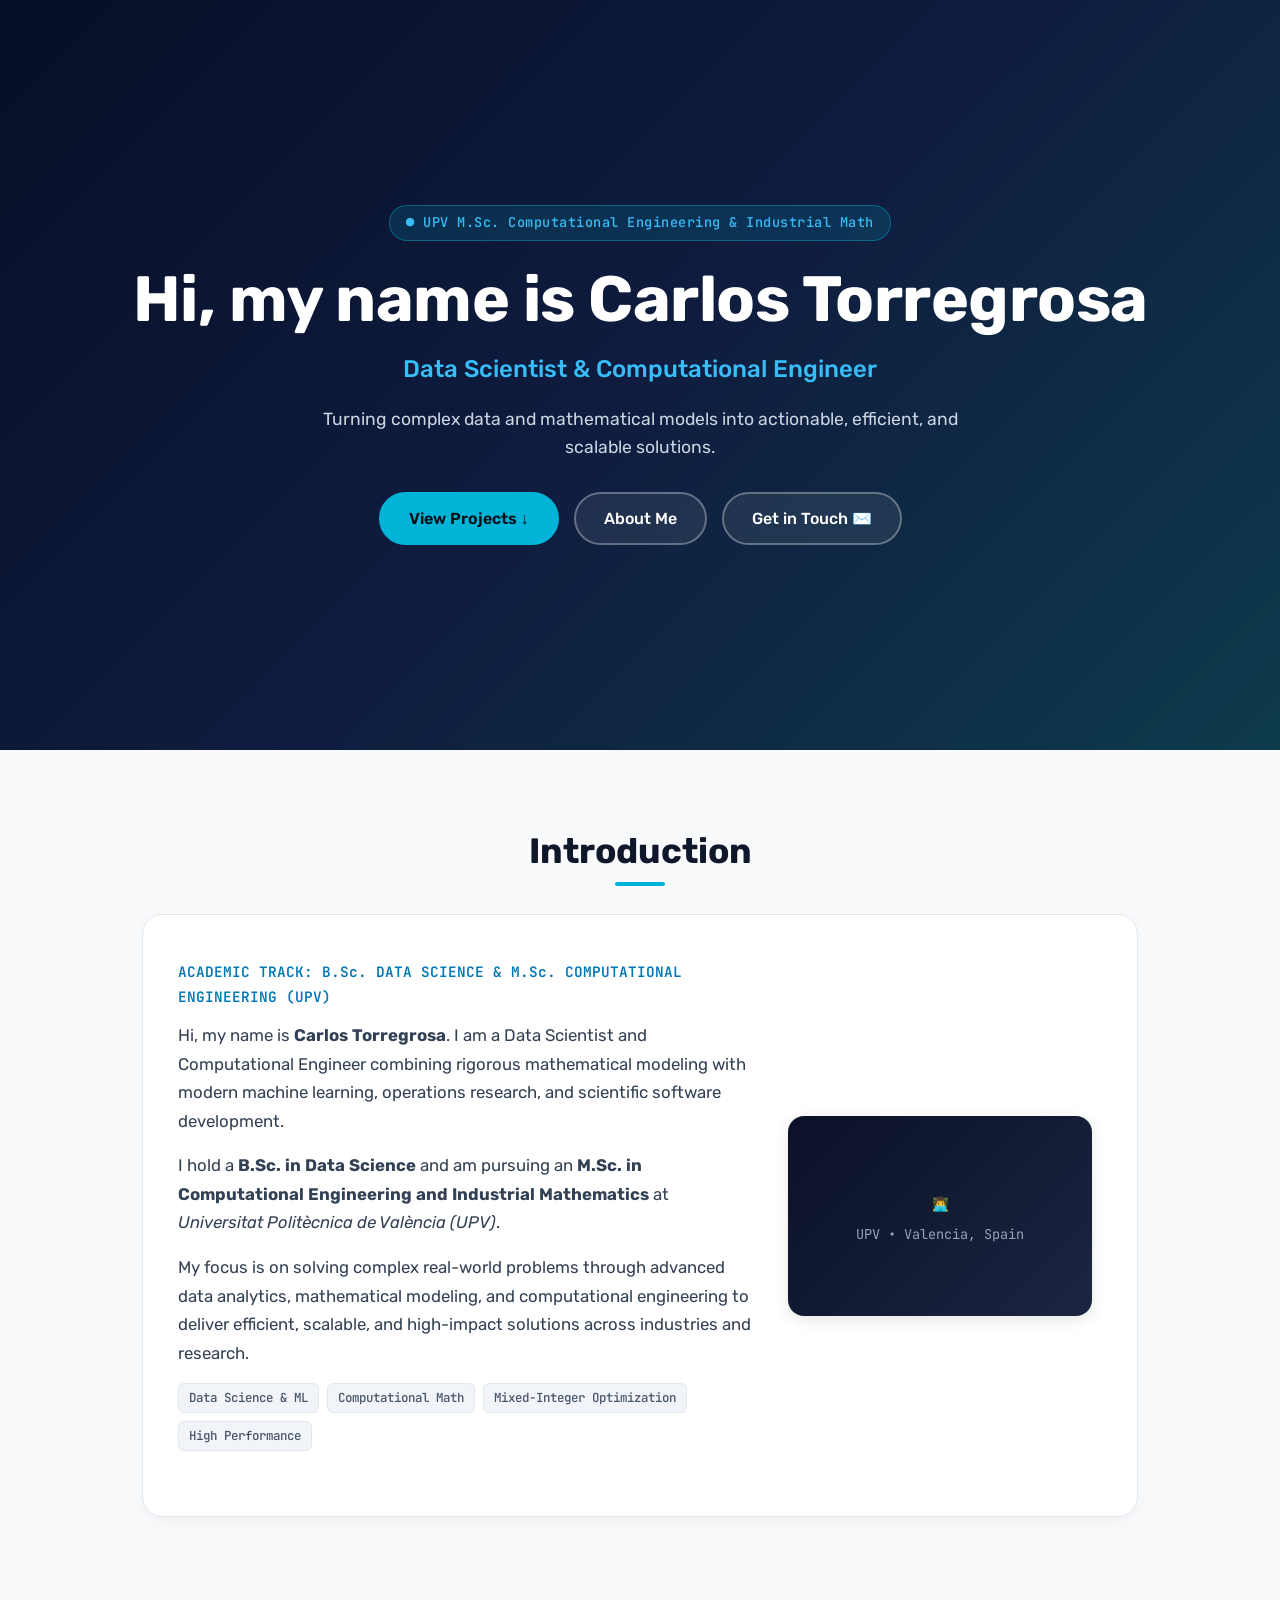
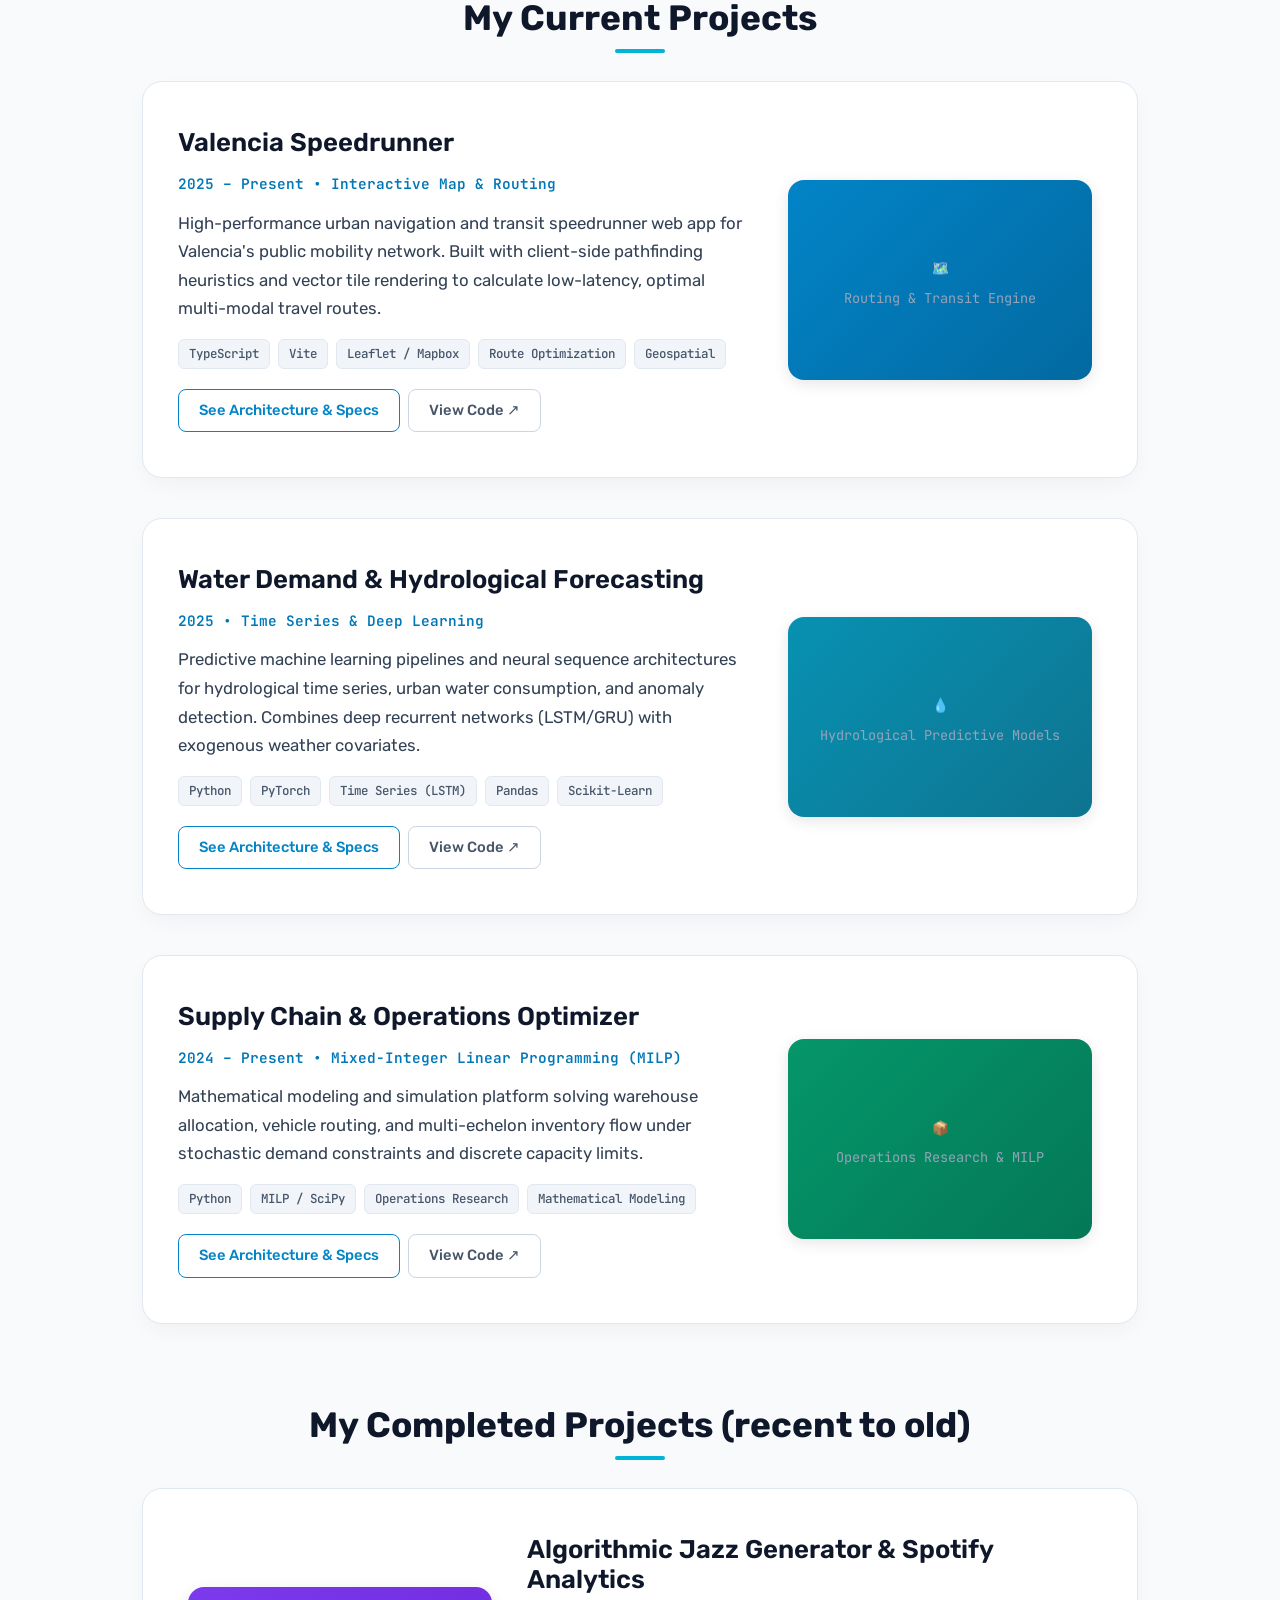
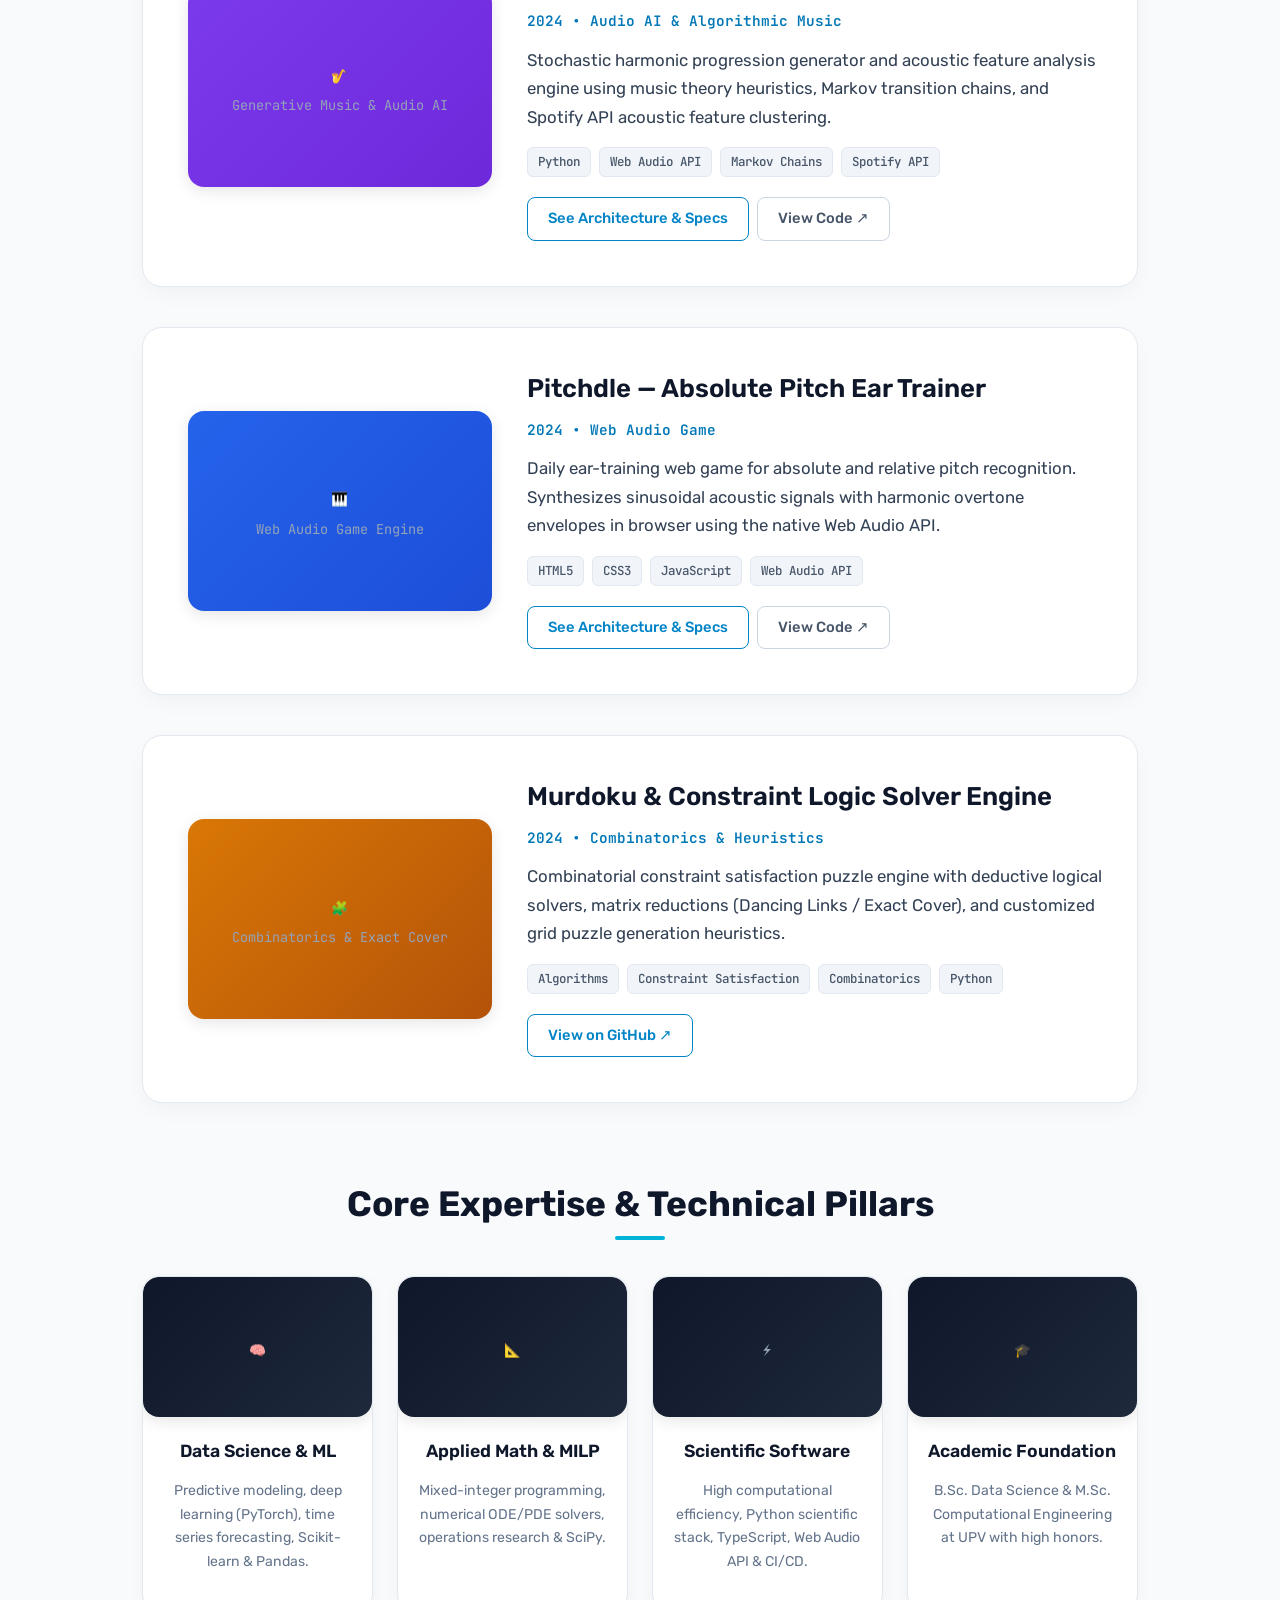
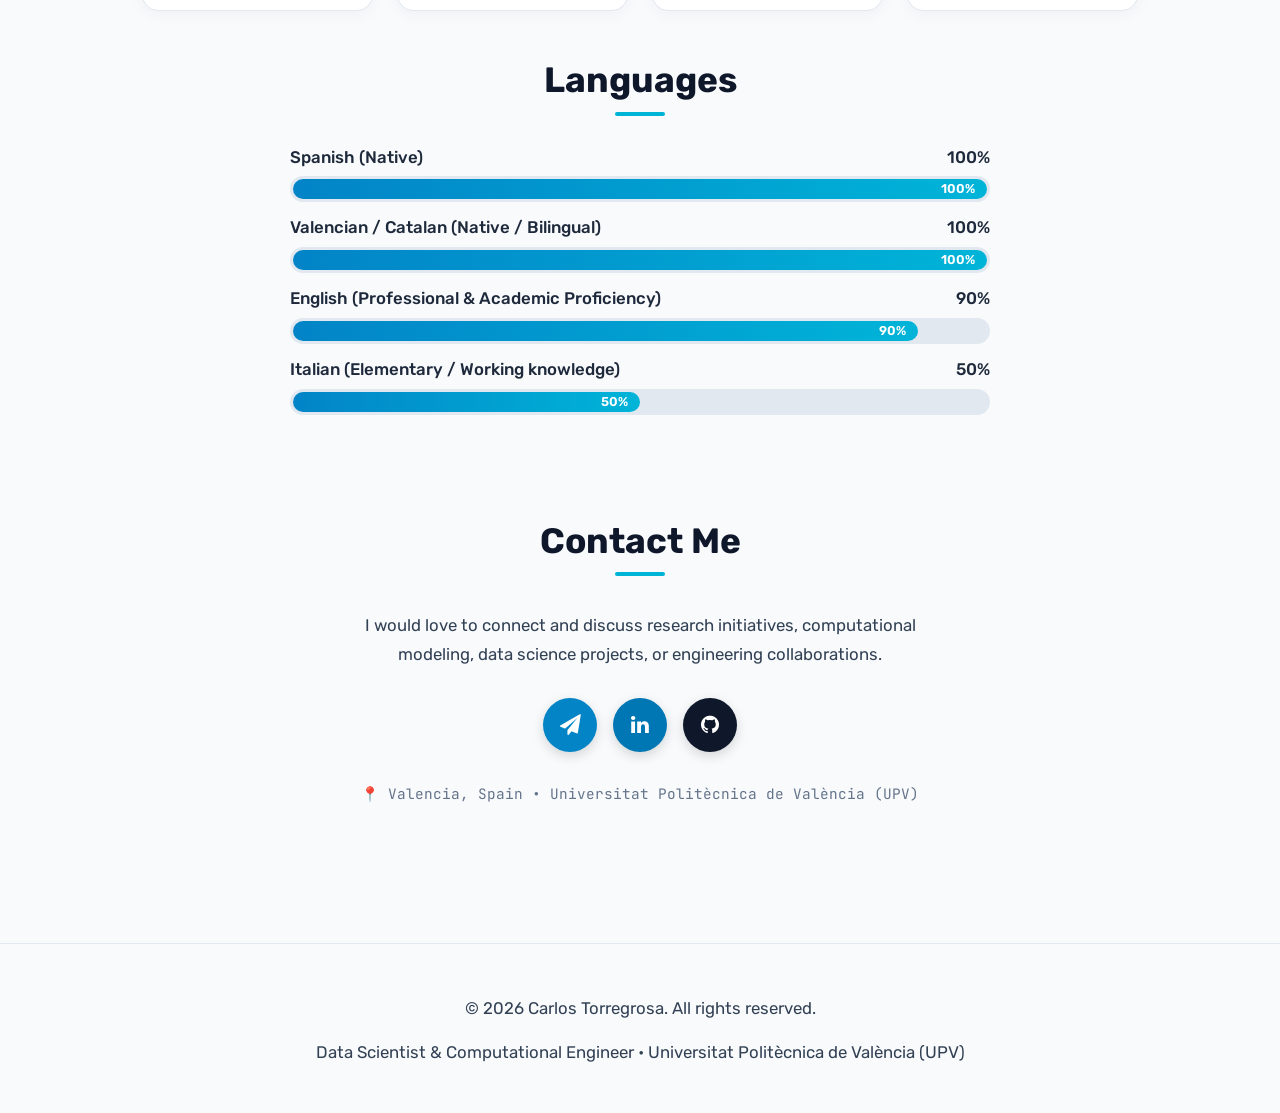
==== commit 463b011d: "Update index.html" ====
--- a/index.html
+++ b/index.html
@@ -1,545 +1,603 @@
 <!DOCTYPE html>
-<html lang="en">
+<html lang="en" dir="ltr">
 <head>
-  <meta charset="UTF-8">
-  <meta name="viewport" content="width=device-width, initial-scale=1.0">
+  <meta charset="utf-8">
+  <meta name="viewport" content="width=device-width, initial-scale=1, shrink-to-fit=no">
   
   <!-- Primary Meta Tags -->
   <title>Carlos Torregrosa | Data Scientist &amp; Computational Engineer</title>
   <meta name="title" content="Carlos Torregrosa | Data Scientist &amp; Computational Engineer">
-  <meta name="description" content="Portfolio of Carlos Torregrosa. Data Science &amp; Computational Engineering graduate from Universitat Politècnica de València (UPV). Specialized in mathematical modeling, machine learning, optimization, and scientific computing.">
+  <meta name="description" content="Portfolio of Carlos Torregrosa. Data Science &amp; Computational Engineering graduate from UPV. Specialized in mathematical modeling, machine learning, optimization, and scientific software.">
   <meta name="author" content="Carlos Torregrosa">
-  
-  <!-- Open Graph / Social Sharing -->
-  <meta property="og:type" content="website">
-  <meta property="og:url" content="https://carlostag.github.io/">
-  <meta property="og:title" content="Carlos Torregrosa | Data Scientist &amp; Computational Engineer">
-  <meta property="og:description" content="Turning complex data and mathematical models into actionable, efficient solutions.">
-  
-  <!-- Google Fonts: Rubik (Template signature) + JetBrains Mono for technical precision -->
+
+  <!-- Google Fonts: Rubik -->
   <link rel="preconnect" href="https://fonts.googleapis.com">
   <link rel="preconnect" href="https://fonts.gstatic.com" crossorigin>
   <link href="https://fonts.googleapis.com/css2?family=JetBrains+Mono:wght@400;500;700&family=Rubik:wght@300;400;500;600;700&display=swap" rel="stylesheet">
   
-  <!-- Pure CSS Stylesheet -->
+  <!-- Bootstrap 5 CSS -->
+  <link href="https://cdn.jsdelivr.net/npm/bootstrap@5.1.3/dist/css/bootstrap.min.css" rel="stylesheet" integrity="sha384-1BmE4kWBq78iYhFldvKuhfTAU6auU8tT94WrHftjDbrCEXSU1oBoqyl2QvZ6jIW3" crossorigin="anonymous">
+  
+  <!-- Font Awesome Icons -->
+  <link rel="stylesheet" href="https://cdnjs.cloudflare.com/ajax/libs/font-awesome/4.7.0/css/font-awesome.min.css">
+  
+  <!-- Custom Stylesheet -->
   <link rel="stylesheet" href="styles.css">
 </head>
 <body>
 
+  <!-- HERO SECTION CANVAS & BANNER -->
+  <div id="canvas-image-blending"></div>
+
+  <div class="hero-section">
+    <div class="hero-pill">
+      <span>● UPV M.Sc. Computational Engineering &amp; Industrial Math</span>
+    </div>
+    <h1>Hi, my name is Carlos Torregrosa</h1>
+    <p class="hero-sub">Data Scientist &amp; Computational Engineer</p>
+    <p class="hero-desc">
+      Turning complex data and mathematical models into actionable, efficient, and scalable solutions.
+    </p>
+    <div class="hero-btn-group">
+      <a href="#projects" class="hero-btn-primary">View Projects ↓</a>
+      <a href="#about" class="hero-btn-secondary">About Me</a>
+      <a href="#contact" class="hero-btn-secondary">Get in Touch ✉️</a>
+    </div>
+  </div>
+
+  <!-- MAIN CONTENT WRAPPER -->
+  <div class="main-content">
+
+    <!-- ======================================================================
+         SECTION 1: INTRODUCTION
+         ====================================================================== -->
+    <h2 id="about">Introduction</h2>
+
+    <div class="flex-container-reverse">
+      <div class="big-container-left">
+        <p class="time-text">ACADEMIC TRACK: B.Sc. DATA SCIENCE &amp; M.Sc. COMPUTATIONAL ENGINEERING (UPV)</p>
+        <p>
+          Hi, my name is <strong>Carlos Torregrosa</strong>. I am a Data Scientist and Computational Engineer combining rigorous mathematical modeling with modern machine learning, operations research, and scientific software development.
+        </p>
+        <p>
+          I hold a <strong>B.Sc. in Data Science</strong> and am pursuing an <strong>M.Sc. in Computational Engineering and Industrial Mathematics</strong> at <em>Universitat Politècnica de València (UPV)</em>.
+        </p>
+        <p>
+          My focus is on solving complex real-world problems through advanced data analytics, mathematical modeling, and computational engineering to deliver efficient, scalable, and high-impact solutions across industries and research.
+        </p>
+        <div class="tags-container">
+          <span class="tag-badge">Data Science &amp; ML</span>
+          <span class="tag-badge">Computational Math</span>
+          <span class="tag-badge">Mixed-Integer Optimization</span>
+          <span class="tag-badge">High Performance</span>
+        </div>
+      </div>
+      <div class="small-container-right">
+        <div class="image-card-fallback">
+          <span>👨‍💻</span>
+          <span>UPV • Valencia, Spain</span>
+        </div>
+      </div>
+    </div>
+
+    <!-- ======================================================================
+         SECTION 2: CURRENT PROJECTS
+         ====================================================================== -->
+    <h2 id="projects">My Current Projects</h2>
+
+    <!-- Current Project #1: Valencia Speedrunner -->
+    <div class="flex-container-reverse">
+      <div class="big-container-left">
+        <h3>Valencia Speedrunner</h3>
+        <p class="time-text">2025 – Present • Interactive Map &amp; Routing</p>
+        <p>
+          High-performance urban navigation and transit speedrunner web app for Valencia's public mobility network. Built with client-side pathfinding heuristics and vector tile rendering to calculate low-latency, optimal multi-modal travel routes.
+        </p>
+        <div class="tags-container">
+          <span class="tag-badge">TypeScript</span>
+          <span class="tag-badge">Vite</span>
+          <span class="tag-badge">Leaflet / Mapbox</span>
+          <span class="tag-badge">Route Optimization</span>
+          <span class="tag-badge">Geospatial</span>
+        </div>
+        <div class="d-flex gap-2">
+          <button type="button" class="btn-project btn-outline-success" data-bs-toggle="modal" data-bs-target="#modal1">
+            See Architecture &amp; Specs
+          </button>
+          <a href="https://github.com/carlostag/valencia-speedrunner" target="_blank" rel="noopener noreferrer" class="btn-project btn-outline-secondary">
+            View Code ↗
+          </a>
+        </div>
+      </div>
+      <div class="small-container-right">
+        <div class="image-card-fallback" style="background: linear-gradient(135deg, #0284c7 0%, #0369a1 100%);">
+          <span>🗺️</span>
+          <span>Routing &amp; Transit Engine</span>
+        </div>
+      </div>
+    </div>
+
+    <!-- Current Project #2: Water Forecast -->
+    <div class="flex-container-reverse">
+      <div class="big-container-left">
+        <h3>Water Demand &amp; Hydrological Forecasting</h3>
+        <p class="time-text">2025 • Time Series &amp; Deep Learning</p>
+        <p>
+          Predictive machine learning pipelines and neural sequence architectures for hydrological time series, urban water consumption, and anomaly detection. Combines deep recurrent networks (LSTM/GRU) with exogenous weather covariates.
+        </p>
+        <div class="tags-container">
+          <span class="tag-badge">Python</span>
+          <span class="tag-badge">PyTorch</span>
+          <span class="tag-badge">Time Series (LSTM)</span>
+          <span class="tag-badge">Pandas</span>
+          <span class="tag-badge">Scikit-Learn</span>
+        </div>
+        <div class="d-flex gap-2">
+          <button type="button" class="btn-project btn-outline-success" data-bs-toggle="modal" data-bs-target="#modal2">
+            See Architecture &amp; Specs
+          </button>
+          <a href="https://github.com/carlostag/water_forecast" target="_blank" rel="noopener noreferrer" class="btn-project btn-outline-secondary">
+            View Code ↗
+          </a>
+        </div>
+      </div>
+      <div class="small-container-right">
+        <div class="image-card-fallback" style="background: linear-gradient(135deg, #0891b2 0%, #0e7490 100%);">
+          <span>💧</span>
+          <span>Hydrological Predictive Models</span>
+        </div>
+      </div>
+    </div>
+
+    <!-- Current Project #3: Supply Chain Optimizer -->
+    <div class="flex-container-reverse">
+      <div class="big-container-left">
+        <h3>Supply Chain &amp; Operations Optimizer</h3>
+        <p class="time-text">2024 – Present • Mixed-Integer Linear Programming (MILP)</p>
+        <p>
+          Mathematical modeling and simulation platform solving warehouse allocation, vehicle routing, and multi-echelon inventory flow under stochastic demand constraints and discrete capacity limits.
+        </p>
+        <div class="tags-container">
+          <span class="tag-badge">Python</span>
+          <span class="tag-badge">MILP / SciPy</span>
+          <span class="tag-badge">Operations Research</span>
+          <span class="tag-badge">Mathematical Modeling</span>
+        </div>
+        <div class="d-flex gap-2">
+          <button type="button" class="btn-project btn-outline-success" data-bs-toggle="modal" data-bs-target="#modal3">
+            See Architecture &amp; Specs
+          </button>
+          <a href="https://github.com/carlostag/supply-chain-optimizer" target="_blank" rel="noopener noreferrer" class="btn-project btn-outline-secondary">
+            View Code ↗
+          </a>
+        </div>
+      </div>
+      <div class="small-container-right">
+        <div class="image-card-fallback" style="background: linear-gradient(135deg, #059669 0%, #047857 100%);">
+          <span>📦</span>
+          <span>Operations Research &amp; MILP</span>
+        </div>
+      </div>
+    </div>
+
+    <!-- ======================================================================
+         SECTION 3: COMPLETED PROJECTS & OPEN SOURCE
+         ====================================================================== -->
+    <h2>My Completed Projects (recent to old)</h2>
+
+    <!-- Completed Project #1: Algorithmic Jazz -->
+    <div class="flex-container">
+      <div class="small-container-left">
+        <div class="image-card-fallback" style="background: linear-gradient(135deg, #7c3aed 0%, #6d28d9 100%);">
+          <span>🎷</span>
+          <span>Generative Music &amp; Audio AI</span>
+        </div>
+      </div>
+      <div class="big-container-right">
+        <h3>Algorithmic Jazz Generator &amp; Spotify Analytics</h3>
+        <p class="time-text">2024 • Audio AI &amp; Algorithmic Music</p>
+        <p>
+          Stochastic harmonic progression generator and acoustic feature analysis engine using music theory heuristics, Markov transition chains, and Spotify API acoustic feature clustering.
+        </p>
+        <div class="tags-container">
+          <span class="tag-badge">Python</span>
+          <span class="tag-badge">Web Audio API</span>
+          <span class="tag-badge">Markov Chains</span>
+          <span class="tag-badge">Spotify API</span>
+        </div>
+        <div class="d-flex gap-2">
+          <button type="button" class="btn-project btn-outline-success" data-bs-toggle="modal" data-bs-target="#modal4">
+            See Architecture &amp; Specs
+          </button>
+          <a href="https://github.com/carlostag/jazz" target="_blank" rel="noopener noreferrer" class="btn-project btn-outline-secondary">
+            View Code ↗
+          </a>
+        </div>
+      </div>
+    </div>
+
+    <!-- Completed Project #2: Pitchdle -->
+    <div class="flex-container">
+      <div class="small-container-left">
+        <div class="image-card-fallback" style="background: linear-gradient(135deg, #2563eb 0%, #1d4ed8 100%);">
+          <span>🎹</span>
+          <span>Web Audio Game Engine</span>
+        </div>
+      </div>
+      <div class="big-container-right">
+        <h3>Pitchdle — Absolute Pitch Ear Trainer</h3>
+        <p class="time-text">2024 • Web Audio Game</p>
+        <p>
+          Daily ear-training web game for absolute and relative pitch recognition. Synthesizes sinusoidal acoustic signals with harmonic overtone envelopes in browser using the native Web Audio API.
+        </p>
+        <div class="tags-container">
+          <span class="tag-badge">HTML5</span>
+          <span class="tag-badge">CSS3</span>
+          <span class="tag-badge">JavaScript</span>
+          <span class="tag-badge">Web Audio API</span>
+        </div>
+        <div class="d-flex gap-2">
+          <button type="button" class="btn-project btn-outline-success" data-bs-toggle="modal" data-bs-target="#modal5">
+            See Architecture &amp; Specs
+          </button>
+          <a href="https://github.com/carlostag/pitchdle" target="_blank" rel="noopener noreferrer" class="btn-project btn-outline-secondary">
+            View Code ↗
+          </a>
+        </div>
+      </div>
+    </div>
+
+    <!-- Completed Project #3: Murdoku Logic Engine -->
+    <div class="flex-container">
+      <div class="small-container-left">
+        <div class="image-card-fallback" style="background: linear-gradient(135deg, #d97706 0%, #b45309 100%);">
+          <span>🧩</span>
+          <span>Combinatorics &amp; Exact Cover</span>
+        </div>
+      </div>
+      <div class="big-container-right">
+        <h3>Murdoku &amp; Constraint Logic Solver Engine</h3>
+        <p class="time-text">2024 • Combinatorics &amp; Heuristics</p>
+        <p>
+          Combinatorial constraint satisfaction puzzle engine with deductive logical solvers, matrix reductions (Dancing Links / Exact Cover), and customized grid puzzle generation heuristics.
+        </p>
+        <div class="tags-container">
+          <span class="tag-badge">Algorithms</span>
+          <span class="tag-badge">Constraint Satisfaction</span>
+          <span class="tag-badge">Combinatorics</span>
+          <span class="tag-badge">Python</span>
+        </div>
+        <div class="d-flex gap-2">
+          <a href="https://github.com/carlostag/Murdoku" target="_blank" rel="noopener noreferrer" class="btn-project btn-outline-success">
+            View on GitHub ↗
+          </a>
+        </div>
+      </div>
+    </div>
+
+    <!-- ======================================================================
+         SECTION 4: CORE EXPERTISE & SKILLS
+         ====================================================================== -->
+    <h2>Core Expertise &amp; Technical Pillars</h2>
+
+    <div class="row g-4 py-2">
+      <!-- Card 1 -->
+      <div class="col-sm-6 col-lg-3">
+        <div class="card">
+          <div class="image-card-fallback" style="height: 140px; font-size: 2.2rem; background: linear-gradient(135deg, #0f172a, #1e293b);">
+            <span>🧠</span>
+          </div>
+          <div class="card-body">
+            <p class="card-text">Data Science &amp; ML</p>
+            <p style="font-size: 0.88rem; color: #64748b;">
+              Predictive modeling, deep learning (PyTorch), time series forecasting, Scikit-learn &amp; Pandas.
+            </p>
+          </div>
+        </div>
+      </div>
+
+      <!-- Card 2 -->
+      <div class="col-sm-6 col-lg-3">
+        <div class="card">
+          <div class="image-card-fallback" style="height: 140px; font-size: 2.2rem; background: linear-gradient(135deg, #0f172a, #1e293b);">
+            <span>📐</span>
+          </div>
+          <div class="card-body">
+            <p class="card-text">Applied Math &amp; MILP</p>
+            <p style="font-size: 0.88rem; color: #64748b;">
+              Mixed-integer programming, numerical ODE/PDE solvers, operations research &amp; SciPy.
+            </p>
+          </div>
+        </div>
+      </div>
+
+      <!-- Card 3 -->
+      <div class="col-sm-6 col-lg-3">
+        <div class="card">
+          <div class="image-card-fallback" style="height: 140px; font-size: 2.2rem; background: linear-gradient(135deg, #0f172a, #1e293b);">
+            <span>⚡</span>
+          </div>
+          <div class="card-body">
+            <p class="card-text">Scientific Software</p>
+            <p style="font-size: 0.88rem; color: #64748b;">
+              High computational efficiency, Python scientific stack, TypeScript, Web Audio API &amp; CI/CD.
+            </p>
+          </div>
+        </div>
+      </div>
+
+      <!-- Card 4 -->
+      <div class="col-sm-6 col-lg-3">
+        <div class="card">
+          <div class="image-card-fallback" style="height: 140px; font-size: 2.2rem; background: linear-gradient(135deg, #0f172a, #1e293b);">
+            <span>🎓</span>
+          </div>
+          <div class="card-body">
+            <p class="card-text">Academic Foundation</p>
+            <p style="font-size: 0.88rem; color: #64748b;">
+              B.Sc. Data Science &amp; M.Sc. Computational Engineering at UPV with high honors.
+            </p>
+          </div>
+        </div>
+      </div>
+    </div>
+
+    <!-- ======================================================================
+         SECTION 5: LANGUAGES
+         ====================================================================== -->
+    <h2>Languages</h2>
+    
+    <div class="progress-group">
+      <div class="progress-header">
+        <span>Spanish (Native)</span>
+        <span>100%</span>
+      </div>
+      <div class="progressbar">
+        <div class="inner-progressbar spanish">100%</div>
+      </div>
+
+      <div class="progress-header">
+        <span>Valencian / Catalan (Native / Bilingual)</span>
+        <span>100%</span>
+      </div>
+      <div class="progressbar">
+        <div class="inner-progressbar valencian">100%</div>
+      </div>
+
+      <div class="progress-header">
+        <span>English (Professional &amp; Academic Proficiency)</span>
+        <span>90%</span>
+      </div>
+      <div class="progressbar">
+        <div class="inner-progressbar english">90%</div>
+      </div>
+
+      <div class="progress-header">
+        <span>Italian (Elementary / Working knowledge)</span>
+        <span>50%</span>
+      </div>
+      <div class="progressbar">
+        <div class="inner-progressbar italian">50%</div>
+      </div>
+    </div>
+
+    <!-- ======================================================================
+         SECTION 6: CONTACT ME
+         ====================================================================== -->
+    <div class="contact-section" id="contact">
+      <h2>Contact Me</h2>
+      
+      <p style="max-width: 600px; margin: 15px auto;">
+        I would love to connect and discuss research initiatives, computational modeling, data science projects, or engineering collaborations.
+      </p>
+
+      <div class="social-icons-row">
+        <a href="mailto:carlostorregrosag@gmail.com" class="social-icon-circle icon-email" title="Send Email">
+          <i class="fa fa-paper-plane"></i>
+        </a>
+        <a href="https://www.linkedin.com/in/carlostorregrosa" target="_blank" rel="noopener noreferrer" class="social-icon-circle icon-linkedin" title="LinkedIn Profile">
+          <i class="fa fa-linkedin"></i>
+        </a>
+        <a href="https://github.com/carlostag" target="_blank" rel="noopener noreferrer" class="social-icon-circle icon-github" title="GitHub Profile">
+          <i class="fa fa-github"></i>
+        </a>
+      </div>
+
+      <p style="font-family: 'JetBrains Mono', monospace; font-size: 0.9rem; color: #64748b;">
+        📍 Valencia, Spain • Universitat Politècnica de València (UPV)
+      </p>
+    </div>
+
+  </div> <!-- End .main-content -->
+
   <!-- ==========================================================================
-       NAVIGATION BAR
+       MODALS (PROJECT SPECS & ARCHITECTURAL BREAKDOWN)
        ========================================================================== -->
-  <header class="navbar">
-    <div class="nav-container">
-      <a href="#home" class="nav-brand">
-        <span class="brand-badge">CT</span>
-        <span>Carlos Torregrosa</span>
-      </a>
-
-      <ul class="nav-links">
-        <li><a href="#about" class="nav-link">About</a></li>
-        <li><a href="#education" class="nav-link">Education</a></li>
-        <li><a href="#skills" class="nav-link">Expertise</a></li>
-        <li><a href="#projects" class="nav-link">Projects</a></li>
-        <li><a href="#contact" class="nav-link">Contact</a></li>
-      </ul>
-
-      <a href="https://github.com/carlostag" target="_blank" rel="noopener noreferrer" class="nav-github-btn">
-        GitHub @carlostag ↗
-      </a>
-    </div>
-  </header>
-
-  <!-- ==========================================================================
-       HERO BANNER
-       ========================================================================== -->
-  <section class="hero-banner" id="home">
-    <div class="hero-wrapper">
-      <div class="hero-pill">
-        <span class="pill-dot"></span>
-        <span>UPV M.Sc. Computational Engineering &amp; Industrial Math</span>
-      </div>
-
-      <h1 class="hero-title">Carlos Torregrosa</h1>
-      <h2 class="hero-subtitle">Data Scientist &amp; Computational Engineer</h2>
-      
-      <p class="hero-desc">
-        Turning complex data and mathematical models into actionable, efficient, and high-impact solutions.
-      </p>
-
-      <div class="hero-ctas">
-        <a href="#projects" class="btn btn-primary">View Projects ↓</a>
-        <a href="#education" class="btn btn-secondary">Academic CV</a>
-        <a href="#contact" class="btn btn-secondary">Get in Touch ✉️</a>
-      </div>
-    </div>
-  </section>
-
-  <!-- ==========================================================================
-       MAIN CONTENT CONTAINER
-       ========================================================================== -->
-  <main class="main-content">
-
-    <!-- ========================================================================
-         SECTION 1: INTRODUCTION & ABOUT ME
-         ======================================================================== -->
-    <section id="about">
-      <div class="section-title-wrap">
-        <span class="section-label">// Background &amp; Philosophy</span>
-        <h2 class="section-title">Introduction</h2>
-        <p class="section-subtitle">
-          Bridging mathematical rigor, predictive machine learning, and high computational efficiency.
-        </p>
-      </div>
-
-      <!-- RosaCodes Signature Two-Column Flex Card -->
-      <div class="flex-container">
-        <div class="big-container-left">
-          <div>
-            <p class="time-text">UPV DATA SCIENCE &amp; APPLIED MATHEMATICS</p>
-            <p class="card-desc">
-              I am a <strong>Data Scientist and Computational Engineer</strong> combining rigorous mathematical modeling with modern machine learning and scientific computing.
-            </p>
-            <p class="card-desc">
-              My background focuses on high computational efficiency, deep analytical problem-solving, and cross-industry applications. I specialize in translating complex theoretical frameworks — ranging from mixed-integer optimization and numerical PDE simulation to neural time series forecasting — into robust, production-ready software tools.
-            </p>
-          </div>
-          <div class="card-actions">
-            <a href="#projects" class="card-link">Explore featured projects ➔</a>
-          </div>
-        </div>
-
-        <div class="small-container-right">
-          <div class="side-card-panel">
-            <h4 style="font-size: 1rem; color: var(--accent-cyan); font-family: var(--font-mono);">Value Proposition:</h4>
-            <ul class="bullet-list">
-              <li><strong>High Computational Efficiency:</strong> Vectorized numerical algorithms &amp; low-latency execution.</li>
-              <li><strong>Mathematical Rigor:</strong> Deep formulation in linear algebra, calculus, and stochastic modeling.</li>
-              <li><strong>Machine Learning:</strong> Deep learning, predictive sequence models, and pattern recognition.</li>
-              <li><strong>Impact-Driven:</strong> Practical, reliable tools built for industry and research.</li>
-            </ul>
-          </div>
-        </div>
-      </div>
-    </section>
-
-    <!-- ========================================================================
-         SECTION 2: ACADEMIC EDUCATION & CV TRACK
-         ======================================================================== -->
-    <section id="education">
-      <div class="section-title-wrap">
-        <span class="section-label">// Academic Foundation</span>
-        <h2 class="section-title">Education &amp; Background</h2>
-      </div>
-
-      <div class="education-grid">
-        <!-- Degree 1 -->
-        <div class="education-box">
-          <div>
-            <span class="time-text">2024 – PRESENT</span>
-            <h3 class="edu-degree">M.Sc. in Computational Engineering &amp; Industrial Mathematics</h3>
-            <p class="edu-school">Universitat Politècnica de València (UPV)</p>
-            <p class="card-desc" style="margin-top: 10px;">
-              Specialized in numerical simulation, finite element methods, optimization algorithms, high-performance scientific computing, and mathematical modeling of industrial systems.
-            </p>
-          </div>
-          <div class="tag-list">
-            <span class="tag-item">Numerical Solvers</span>
-            <span class="tag-item">Optimization</span>
-            <span class="tag-item">Finite Elements</span>
-            <span class="tag-item">Scientific Computing</span>
-          </div>
-        </div>
-
-        <!-- Degree 2 -->
-        <div class="education-box">
-          <div>
-            <span class="time-text">2020 – 2024</span>
-            <h3 class="edu-degree">B.Sc. in Data Science</h3>
-            <p class="edu-school">Universitat Politècnica de València (UPV)</p>
-            <p class="card-desc" style="margin-top: 10px;">
-              Rigorous curriculum covering statistical learning, machine learning pipelines, big data architectures, multivariate analysis, algorithm design, and software engineering.
-            </p>
-          </div>
-          <div class="tag-list">
-            <span class="tag-item">Statistical Learning</span>
-            <span class="tag-item">Machine Learning</span>
-            <span class="tag-item">Big Data</span>
-            <span class="tag-item">Algorithms</span>
-          </div>
-        </div>
-      </div>
-    </section>
-
-    <!-- ========================================================================
-         SECTION 3: CORE EXPERTISE / SKILLS
-         ======================================================================== -->
-    <section id="skills">
-      <div class="section-title-wrap">
-        <span class="section-label">// Technical Stack</span>
-        <h2 class="section-title">Core Expertise</h2>
-        <p class="section-subtitle">
-          Analytical and software engineering toolsets applied in research and production.
-        </p>
-      </div>
-
-      <div class="skills-container-grid">
-        <div class="skill-category-card">
-          <h4 class="skill-cat-title">🧠 Data Science &amp; ML</h4>
-          <ul class="bullet-list">
-            <li>Predictive Modeling &amp; Inference</li>
-            <li>PyTorch &amp; Deep Learning</li>
-            <li>Time Series Forecasting (LSTM/GRU)</li>
-            <li>Feature Engineering &amp; Pipelines</li>
-            <li>Scikit-Learn, Pandas &amp; Polars</li>
-          </ul>
-        </div>
-
-        <div class="skill-category-card">
-          <h4 class="skill-cat-title">📐 Math &amp; Optimization</h4>
-          <ul class="bullet-list">
-            <li>Mixed-Integer Linear Prog. (MILP)</li>
-            <li>Numerical Solvers (ODEs/PDEs)</li>
-            <li>Convex Optimization &amp; Heuristics</li>
-            <li>Operations Research &amp; Graphs</li>
-            <li>NumPy &amp; SciPy</li>
-          </ul>
-        </div>
-
-        <div class="skill-category-card">
-          <h4 class="skill-cat-title">⚡ Scientific &amp; Web Software</h4>
-          <ul class="bullet-list">
-            <li>Python Scientific Stack</li>
-            <li>TypeScript &amp; JavaScript</li>
-            <li>Modern Web (HTML5/CSS3)</li>
-            <li>Web Audio API &amp; Synthesizers</li>
-            <li>Git, CI/CD &amp; REST APIs</li>
-          </ul>
-        </div>
-
-        <div class="skill-category-card">
-          <h4 class="skill-cat-title">🎯 Competencies</h4>
-          <ul class="bullet-list">
-            <li>High Computational Efficiency</li>
-            <li>Algorithm Design &amp; Complexity</li>
-            <li>Mathematical Problem Modeling</li>
-            <li>Scientific Communication</li>
-            <li>Cross-Industry Adaptability</li>
-          </ul>
-        </div>
-      </div>
-    </section>
-
-    <!-- ========================================================================
-         SECTION 4: FEATURED GITHUB PROJECTS (ROSA CODES FLEX ROWS)
-         ======================================================================== -->
-    <section id="projects">
-      <div class="section-title-wrap">
-        <span class="section-label">// GitHub Showcase</span>
-        <h2 class="section-title">Featured Projects &amp; Applications</h2>
-        <p class="section-subtitle">
-          Selected open-source repositories, optimization engines, and interactive web tools.
-        </p>
-      </div>
-
-      <div class="projects-stack">
-
-        <!-- PROJECT 1: VALENCIA SPEEDRUNNER -->
-        <article class="flex-container">
-          <div class="big-container-left">
-            <div>
-              <span class="time-text">2025 • INTERACTIVE WEB &amp; TRANSIT</span>
-              <h3 class="card-headline">Valencia Speedrunner</h3>
-              <p class="card-desc">
-                High-performance urban navigation and transit speedrunner web application for Valencia's public mobility map. Engineered with client-side route pathfinding heuristics and vector map rendering for rapid, low-latency spatial route optimization.
-              </p>
-              <div class="tag-list">
-                <span class="tag-item">TypeScript</span>
-                <span class="tag-item">Vite</span>
-                <span class="tag-item">Leaflet / Mapbox</span>
-                <span class="tag-item">Route Optimization</span>
-                <span class="tag-item">Geospatial Data</span>
-              </div>
-            </div>
-            <div class="card-actions">
-              <a href="https://github.com/carlostag/valencia-speedrunner" target="_blank" rel="noopener noreferrer" class="card-link">
-                View GitHub Repository ➔
-              </a>
-            </div>
-          </div>
-
-          <div class="small-container-right">
-            <div class="side-card-panel">
-              <h4 style="font-size: 0.95rem; color: var(--accent-cyan); font-family: var(--font-mono);">Key Architecture:</h4>
-              <ul class="bullet-list">
-                <li>Spatial graph traversal for instant route computation</li>
-                <li>Responsive vector tile rendering at high frame rates</li>
-                <li>Component-driven state engine with telemetry metrics</li>
-              </ul>
-            </div>
-          </div>
-        </article>
-
-        <!-- PROJECT 2: WATER FORECAST -->
-        <article class="flex-container">
-          <div class="big-container-left">
-            <div>
-              <span class="time-text">2025 • DATA SCIENCE &amp; HYDROLOGY</span>
-              <h3 class="card-headline">Water Demand &amp; Hydrological Forecasting</h3>
-              <p class="card-desc">
-                Predictive machine learning models and neural forecasting architectures for hydrological time series, urban water consumption, and anomaly detection. Implements multi-horizon sequence models coupled with exogenous weather covariates.
-              </p>
-              <div class="tag-list">
-                <span class="tag-item">Python</span>
-                <span class="tag-item">PyTorch</span>
-                <span class="tag-item">Time Series (LSTM)</span>
-                <span class="tag-item">Pandas</span>
-                <span class="tag-item">Feature Engineering</span>
-              </div>
-            </div>
-            <div class="card-actions">
-              <a href="https://github.com/carlostag/water_forecast" target="_blank" rel="noopener noreferrer" class="card-link">
-                View GitHub Repository ➔
-              </a>
-            </div>
-          </div>
-
-          <div class="small-container-right">
-            <div class="side-card-panel">
-              <h4 style="font-size: 0.95rem; color: var(--accent-cyan); font-family: var(--font-mono);">Key Architecture:</h4>
-              <ul class="bullet-list">
-                <li>Multi-step ahead horizon forecasting with confidence bounds</li>
-                <li>Fourier decomposition and seasonality transformations</li>
-                <li>Robust metric validation (RMSE, MAPE, WAPE)</li>
-              </ul>
-            </div>
-          </div>
-        </article>
-
-        <!-- PROJECT 3: SUPPLY CHAIN & LOGISTICS OPTIMIZER -->
-        <article class="flex-container">
-          <div class="big-container-left">
-            <div>
-              <span class="time-text">2024 • APPLIED MATH &amp; OPERATIONS RESEARCH</span>
-              <h3 class="card-headline">Supply Chain &amp; Operations Optimizer</h3>
-              <p class="card-desc">
-                Logistics and routing simulation platform utilizing mixed-integer linear programming (MILP) to solve warehouse allocation, vehicle routing, and multi-echelon inventory flow under stochastic demand constraints.
-              </p>
-              <div class="tag-list">
-                <span class="tag-item">Python</span>
-                <span class="tag-item">MILP / SciPy</span>
-                <span class="tag-item">Mathematical Modeling</span>
-                <span class="tag-item">Operations Research</span>
-              </div>
-            </div>
-            <div class="card-actions">
-              <a href="https://github.com/carlostag/supply-chain-optimizer" target="_blank" rel="noopener noreferrer" class="card-link">
-                View GitHub Repository ➔
-              </a>
-            </div>
-          </div>
-
-          <div class="small-container-right">
-            <div class="side-card-panel">
-              <h4 style="font-size: 0.95rem; color: var(--accent-cyan); font-family: var(--font-mono);">Key Architecture:</h4>
-              <ul class="bullet-list">
-                <li>MILP objective formulations for capacity routing</li>
-                <li>Stochastic sensitivity analysis against demand shocks</li>
-                <li>Automated scenario evaluation and data reporting</li>
-              </ul>
-            </div>
-          </div>
-        </article>
-
-        <!-- PROJECT 4: ALGORITHMIC JAZZ & AUDIO ANALYTICS -->
-        <article class="flex-container">
-          <div class="big-container-left">
-            <div>
-              <span class="time-text">2024 • AUDIO AI &amp; ALGORITHMIC MUSIC</span>
-              <h3 class="card-headline">Algorithmic Jazz &amp; Audio Analytics</h3>
-              <p class="card-desc">
-                Stochastic harmonic progression generator and acoustic feature analysis engine using music theory heuristics, Markov transition chains, and Spotify API acoustic metadata clustering.
-              </p>
-              <div class="tag-list">
-                <span class="tag-item">Python</span>
-                <span class="tag-item">Web Audio API</span>
-                <span class="tag-item">Markov Chains</span>
-                <span class="tag-item">Spotify API</span>
-                <span class="tag-item">Acoustic Signal</span>
-              </div>
-            </div>
-            <div class="card-actions">
-              <a href="https://github.com/carlostag/jazz" target="_blank" rel="noopener noreferrer" class="card-link">
-                View GitHub Repository ➔
-              </a>
-            </div>
-          </div>
-
-          <div class="small-container-right">
-            <div class="side-card-panel">
-              <h4 style="font-size: 0.95rem; color: var(--accent-cyan); font-family: var(--font-mono);">Key Architecture:</h4>
-              <ul class="bullet-list">
-                <li>Markov transition matrices for modal jazz chord substitutions</li>
-                <li>Automated MIDI composition generation engine</li>
-                <li>Spotify API valence and acoustic timbre clustering</li>
-              </ul>
-            </div>
-          </div>
-        </article>
-
-        <!-- PROJECT 5: PITCHDLE -->
-        <article class="flex-container">
-          <div class="big-container-left">
-            <div>
-              <span class="time-text">2024 • WEB AUDIO GAME</span>
-              <h3 class="card-headline">Pitchdle — Absolute Pitch Trainer</h3>
-              <p class="card-desc">
-                Daily ear-training web game for absolute and relative pitch recognition. Generates pure sinusoidal tones with harmonic overtone synthesis via the native Web Audio API with ADSR envelope shaping.
-              </p>
-              <div class="tag-list">
-                <span class="tag-item">HTML5</span>
-                <span class="tag-item">CSS3</span>
-                <span class="tag-item">Web Audio API</span>
-                <span class="tag-item">Audio Synthesis</span>
-              </div>
-            </div>
-            <div class="card-actions">
-              <a href="https://github.com/carlostag/pitchdle" target="_blank" rel="noopener noreferrer" class="card-link">
-                View GitHub Repository ➔
-              </a>
-            </div>
-          </div>
-
-          <div class="small-container-right">
-            <div class="side-card-panel">
-              <h4 style="font-size: 0.95rem; color: var(--accent-cyan); font-family: var(--font-mono);">Key Architecture:</h4>
-              <ul class="bullet-list">
-                <li>Oscillator and harmonic overtone synthesizer in browser</li>
-                <li>Daily randomized seed generator with guess analytics</li>
-                <li>Responsive, lightweight zero-dependency architecture</li>
-              </ul>
-            </div>
-          </div>
-        </article>
-
-        <!-- PROJECT 6: MURDOKU LOGIC ENGINE -->
-        <article class="flex-container">
-          <div class="big-container-left">
-            <div>
-              <span class="time-text">2024 • COMBINATORICS &amp; HEURISTICS</span>
-              <h3 class="card-headline">Murdoku &amp; Constraint Solver Engine</h3>
-              <p class="card-desc">
-                Combinatorial constraint satisfaction puzzle engine with deductive logical solvers, matrix reductions (Dancing Links / Exact Cover), and customized grid puzzle generation heuristics.
-              </p>
-              <div class="tag-list">
-                <span class="tag-item">Python</span>
-                <span class="tag-item">Algorithms</span>
-                <span class="tag-item">Constraint Satisfaction</span>
-                <span class="tag-item">Combinatorics</span>
-              </div>
-            </div>
-            <div class="card-actions">
-              <a href="https://github.com/carlostag/Murdoku" target="_blank" rel="noopener noreferrer" class="card-link">
-                View GitHub Repository ➔
-              </a>
-            </div>
-          </div>
-
-          <div class="small-container-right">
-            <div class="side-card-panel">
-              <h4 style="font-size: 0.95rem; color: var(--accent-cyan); font-family: var(--font-mono);">Key Architecture:</h4>
-              <ul class="bullet-list">
-                <li>Backtracking solver with forward checking &amp; MRV heuristic</li>
-                <li>Benchmark puzzle generator with difficulty metrics</li>
-                <li>Decoupled game state and deductive solver engine</li>
-              </ul>
-            </div>
-          </div>
-        </article>
-
-      </div>
-    </section>
-
-    <!-- ========================================================================
-         SECTION 5: CONTACT & SOCIAL LINKS
-         ======================================================================== -->
-    <section id="contact" class="contact-section-wrapper">
-      <div class="section-title-wrap">
-        <span class="section-label">// Connect &amp; Inquire</span>
-        <h2 class="section-title">Get in Touch</h2>
-        <p class="section-subtitle">
-          Open to research collaborations, industrial engineering challenges, and data science opportunities.
-        </p>
-      </div>
-
-      <div class="contact-layout">
-        <!-- Direct channels -->
-        <div class="contact-info-col">
-          <div>
-            <h3 style="font-size: 1.25rem; margin-bottom: 12px;">Direct Channels</h3>
-            <p class="card-desc">
-              Feel free to reach out directly via email, GitHub, or LinkedIn. I am based in Valencia, Spain at Universitat Politècnica de València (UPV).
-            </p>
-          </div>
-
-          <div class="contact-btn-list">
-            <a href="mailto:carlostorregrosag@gmail.com" class="contact-btn-item">
-              <span>✉️ carlostorregrosag@gmail.com</span>
-              <span class="card-link">Email ➔</span>
-            </a>
-            <a href="https://github.com/carlostag" target="_blank" rel="noopener noreferrer" class="contact-btn-item">
-              <span>💻 github.com/carlostag</span>
-              <span class="card-link">GitHub ➔</span>
-            </a>
-            <a href="https://www.linkedin.com/in/carlostorregrosa" target="_blank" rel="noopener noreferrer" class="contact-btn-item">
-              <span>🌐 linkedin.com/in/carlostorregrosa</span>
-              <span class="card-link">LinkedIn ➔</span>
-            </a>
-          </div>
-
-          <p style="font-family: var(--font-mono); font-size: 0.8rem; color: var(--text-dim);">
-            📍 Valencia, Spain • Universitat Politècnica de València
+
+  <!-- Modal 1: Valencia Speedrunner -->
+  <div class="modal fade" id="modal1" tabindex="-1" aria-labelledby="modal1Label" aria-hidden="true">
+    <div class="modal-dialog modal-dialog-centered modal-lg">
+      <div class="modal-content">
+        <div class="modal-header">
+          <h5 class="modal-title font-weight-bold" id="modal1Label">Valencia Speedrunner — Architecture</h5>
+          <button type="button" class="btn-close" data-bs-dismiss="modal" aria-label="Close"></button>
+        </div>
+        <div class="modal-body">
+          <p>
+            Valencia Speedrunner is a web-based geospatial mobility game and route optimization tool designed for the metropolitan transit network of Valencia.
           </p>
-        </div>
-
-        <!-- Clean Form -->
-        <div>
-          <h3 style="font-size: 1.25rem; margin-bottom: 16px;">Send a Direct Message</h3>
-          <form class="contact-form" action="mailto:carlostorregrosag@gmail.com" method="POST" enctype="text/plain">
-            <div class="form-group">
-              <label for="name" class="form-label">NAME</label>
-              <input type="text" id="name" name="name" class="form-input" placeholder="Your name or organization" required>
-            </div>
-
-            <div class="form-group">
-              <label for="email" class="form-label">EMAIL</label>
-              <input type="email" id="email" name="email" class="form-input" placeholder="name@domain.com" required>
-            </div>
-
-            <div class="form-group">
-              <label for="message" class="form-label">MESSAGE</label>
-              <textarea id="message" name="message" class="form-textarea" placeholder="Tell me about your project, idea, or inquiry..." required></textarea>
-            </div>
-
-            <button type="submit" class="btn btn-primary" style="width: 100%; justify-content: center;">
-              Send Message ✉️
-            </button>
-          </form>
-        </div>
-      </div>
-    </section>
-
-  </main>
+          <h6>Key Engineering Highlights:</h6>
+          <ul>
+            <li>Client-side spatial graph traversal for real-time optimal route generation</li>
+            <li>High-framerate vector map rendering via Mapbox / Leaflet</li>
+            <li>Custom transit heuristic scoring based on distance, wait times, and transfers</li>
+          </ul>
+          <h6>Technologies Used:</h6>
+          <ul>
+            <li>TypeScript &amp; Vite</li>
+            <li>HTML5 / CSS3</li>
+            <li>Geospatial GeoJSON Data &amp; Leaflet API</li>
+          </ul>
+        </div>
+        <div class="modal-footer">
+          <a href="https://github.com/carlostag/valencia-speedrunner" target="_blank" rel="noopener noreferrer" class="btn btn-primary">
+            View on GitHub ↗
+          </a>
+          <button type="button" class="btn btn-secondary" data-bs-dismiss="modal">Close</button>
+        </div>
+      </div>
+    </div>
+  </div>
+
+  <!-- Modal 2: Water Forecast -->
+  <div class="modal fade" id="modal2" tabindex="-1" aria-labelledby="modal2Label" aria-hidden="true">
+    <div class="modal-dialog modal-dialog-centered modal-lg">
+      <div class="modal-content">
+        <div class="modal-header">
+          <h5 class="modal-title font-weight-bold" id="modal2Label">Water Demand &amp; Hydrological Forecasting</h5>
+          <button type="button" class="btn-close" data-bs-dismiss="modal" aria-label="Close"></button>
+        </div>
+        <div class="modal-body">
+          <p>
+            An end-to-end data science and neural forecasting pipeline for multi-step hydrological time series prediction.
+          </p>
+          <h6>Key Engineering Highlights:</h6>
+          <ul>
+            <li>Multi-horizon predictive modeling with LSTM and GRU sequence architectures</li>
+            <li>Fourier decomposition and seasonal lag feature engineering</li>
+            <li>Benchmarked against classical statistical models (ARIMA, Exponential Smoothing)</li>
+          </ul>
+          <h6>Technologies Used:</h6>
+          <ul>
+            <li>Python, PyTorch &amp; Scikit-Learn</li>
+            <li>Pandas, NumPy &amp; Matplotlib</li>
+          </ul>
+        </div>
+        <div class="modal-footer">
+          <a href="https://github.com/carlostag/water_forecast" target="_blank" rel="noopener noreferrer" class="btn btn-primary">
+            View on GitHub ↗
+          </a>
+          <button type="button" class="btn btn-secondary" data-bs-dismiss="modal">Close</button>
+        </div>
+      </div>
+    </div>
+  </div>
+
+  <!-- Modal 3: Supply Chain Optimizer -->
+  <div class="modal fade" id="modal3" tabindex="-1" aria-labelledby="modal3Label" aria-hidden="true">
+    <div class="modal-dialog modal-dialog-centered modal-lg">
+      <div class="modal-content">
+        <div class="modal-header">
+          <h5 class="modal-title font-weight-bold" id="modal3Label">Supply Chain &amp; Operations Optimizer</h5>
+          <button type="button" class="btn-close" data-bs-dismiss="modal" aria-label="Close"></button>
+        </div>
+        <div class="modal-body">
+          <p>
+            Logistics optimization engine utilizing Mixed-Integer Linear Programming (MILP) to minimize total transportation and storage costs.
+          </p>
+          <h6>Key Engineering Highlights:</h6>
+          <ul>
+            <li>Formulation of constrained MILP models for multi-echelon network flow</li>
+            <li>Sensitivity analysis against demand fluctuations</li>
+            <li>Simulated dispatch routing under discrete warehouse capacity constraints</li>
+          </ul>
+          <h6>Technologies Used:</h6>
+          <ul>
+            <li>Python &amp; SciPy Optimize</li>
+            <li>PuLP / Mathematical Modeling</li>
+            <li>Data Visualization</li>
+          </ul>
+        </div>
+        <div class="modal-footer">
+          <a href="https://github.com/carlostag/supply-chain-optimizer" target="_blank" rel="noopener noreferrer" class="btn btn-primary">
+            View on GitHub ↗
+          </a>
+          <button type="button" class="btn btn-secondary" data-bs-dismiss="modal">Close</button>
+        </div>
+      </div>
+    </div>
+  </div>
+
+  <!-- Modal 4: Algorithmic Jazz -->
+  <div class="modal fade" id="modal4" tabindex="-1" aria-labelledby="modal4Label" aria-hidden="true">
+    <div class="modal-dialog modal-dialog-centered modal-lg">
+      <div class="modal-content">
+        <div class="modal-header">
+          <h5 class="modal-title font-weight-bold" id="modal4Label">Algorithmic Jazz &amp; Spotify Analytics</h5>
+          <button type="button" class="btn-close" data-bs-dismiss="modal" aria-label="Close"></button>
+        </div>
+        <div class="modal-body">
+          <p>
+            Stochastic progression synthesis combining probability matrices with music theory chord substitution rules and Spotify metadata clustering.
+          </p>
+          <h6>Key Engineering Highlights:</h6>
+          <ul>
+            <li>Markov chain transition matrices for modal jazz chord substitutions</li>
+            <li>Automated MIDI composition generation and multi-voice synthesis</li>
+            <li>Spotify API audio feature extraction and valence analysis</li>
+          </ul>
+          <h6>Technologies Used:</h6>
+          <ul>
+            <li>Python &amp; Web Audio API</li>
+            <li>Spotify API</li>
+            <li>MIDI generation libraries</li>
+          </ul>
+        </div>
+        <div class="modal-footer">
+          <a href="https://github.com/carlostag/jazz" target="_blank" rel="noopener noreferrer" class="btn btn-primary">
+            View on GitHub ↗
+          </a>
+          <button type="button" class="btn btn-secondary" data-bs-dismiss="modal">Close</button>
+        </div>
+      </div>
+    </div>
+  </div>
+
+  <!-- Modal 5: Pitchdle -->
+  <div class="modal fade" id="modal5" tabindex="-1" aria-labelledby="modal5Label" aria-hidden="true">
+    <div class="modal-dialog modal-dialog-centered modal-lg">
+      <div class="modal-content">
+        <div class="modal-header">
+          <h5 class="modal-title font-weight-bold" id="modal5Label">Pitchdle — Absolute Pitch Trainer</h5>
+          <button type="button" class="btn-close" data-bs-dismiss="modal" aria-label="Close"></button>
+        </div>
+        <div class="modal-body">
+          <p>
+            A lightweight daily ear-training browser game testing absolute pitch recognition in 5 attempts.
+          </p>
+          <h6>Key Engineering Highlights:</h6>
+          <ul>
+            <li>Pure oscillator synthesis using the native Web Audio API with ADSR gain envelope shaping</li>
+            <li>Lightweight, zero-framework vanilla web implementation</li>
+            <li>LocalStorage game state persistence &amp; guess feedback visualizer</li>
+          </ul>
+          <h6>Technologies Used:</h6>
+          <ul>
+            <li>HTML5, CSS3, JavaScript</li>
+            <li>Web Audio API</li>
+          </ul>
+        </div>
+        <div class="modal-footer">
+          <a href="https://github.com/carlostag/pitchdle" target="_blank" rel="noopener noreferrer" class="btn btn-primary">
+            View on GitHub ↗
+          </a>
+          <button type="button" class="btn btn-secondary" data-bs-dismiss="modal">Close</button>
+        </div>
+      </div>
+    </div>
+  </div>
 
   <!-- ==========================================================================
        FOOTER
        ========================================================================== -->
-  <footer class="footer">
+  <footer>
     <p>&copy; 2026 Carlos Torregrosa. All rights reserved.</p>
-    <p style="font-family: var(--font-mono); font-size: 0.78rem;">
-      Data Scientist &amp; Computational Engineer • UPV • 100% Pure HTML5 &amp; CSS3
+    <p>
+      Data Scientist &amp; Computational Engineer • Universitat Politècnica de València (UPV)
     </p>
   </footer>
 
+  <!-- Bootstrap 5 JS Bundle -->
+  <script src="https://cdn.jsdelivr.net/npm/bootstrap@5.1.3/dist/js/bootstrap.bundle.min.js" integrity="sha384-ka7Sk0Gln4gmtz2MlQnikT1wXgYsOg+OMhuP+IlRH9sENBO0LRn5q+8nbTov4+1p" crossorigin="anonymous"></script>
 </body>
 </html>
--- a/styles.css
+++ b/styles.css
@@ -1,47 +1,25 @@
 /* ==========================================================================
-   CARLOS TORREGROSA - PORTFOLIO STYLES (PURE HTML + CSS)
-   Clean, technical, modern, minimalist & engineering-focused
-   ========================================================================== */
+   CARLOS TORREGROSA - PERSONAL PORTFOLIO
+   Based directly on RosaCodes2021 Personal Website Template
+   ========================================================================== */
+
+/* Google Font: Rubik */
+@import url('https://fonts.googleapis.com/css2?family=Rubik:wght@300;400;500;600;700&family=JetBrains+Mono:wght@400;500;700&display=swap');
 
 :root {
-  /* Color Palette */
-  --bg-deep: #070b14;
-  --bg-surface: #0c1322;
-  --bg-card: rgba(15, 23, 42, 0.75);
-  --bg-card-hover: rgba(22, 33, 56, 0.9);
-  
-  /* Borders & Grid */
-  --border-subtle: rgba(255, 255, 255, 0.08);
-  --border-active: rgba(6, 182, 212, 0.4);
-  --border-glow: rgba(6, 182, 212, 0.2);
-
-  /* Accents */
-  --accent-cyan: #06b6d4;
-  --accent-cyan-glow: rgba(6, 182, 212, 0.25);
-  --accent-emerald: #10b981;
-  --accent-blue: #38bdf8;
-
-  /* Typography */
-  --text-main: #f8fafc;
-  --text-muted: #94a3b8;
-  --text-dim: #64748b;
-  --font-sans: 'Plus Jakarta Sans', -apple-system, BlinkMacSystemFont, 'Segoe UI', Roboto, sans-serif;
-  --font-mono: 'JetBrains Mono', 'Fira Code', monospace;
-  --font-display: 'Space Grotesk', var(--font-sans);
-
-  /* Radius & Shadows */
-  --radius-lg: 20px;
-  --radius-md: 12px;
-  --radius-sm: 8px;
-  --radius-pill: 9999px;
-  --shadow-card: 0 10px 30px -10px rgba(0, 0, 0, 0.5), 0 0 1px 1px var(--border-subtle);
-  --shadow-hover: 0 20px 40px -15px rgba(6, 182, 212, 0.2), 0 0 0 1px var(--border-active);
-
-  --transition-smooth: all 0.25s cubic-bezier(0.16, 1, 0.3, 1);
-}
-
-/* Reset */
-*, *::before, *::after {
+  --primary-navy: #0a1128;
+  --secondary-navy: #1c2541;
+  --accent-cyan: #00b4d8;
+  --accent-blue: #0077b6;
+  --accent-green: #10b981;
+  --text-dark: #1e293b;
+  --text-muted: #64748b;
+  --bg-light: #f8fafc;
+  --card-bg: #ffffff;
+  --border-light: #e2e8f0;
+}
+
+* {
   box-sizing: border-box;
   margin: 0;
   padding: 0;
@@ -49,985 +27,553 @@
 
 html {
   scroll-behavior: smooth;
-  color-scheme: dark;
 }
 
 body {
-  font-family: var(--font-sans);
-  background-color: var(--bg-deep);
-  color: var(--text-main);
+  font-family: 'Rubik', sans-serif;
+  background-color: var(--bg-light);
+  color: var(--text-dark);
   line-height: 1.6;
-  min-height: 100vh;
+  overflow-x: hidden;
+}
+
+/* ==========================================================================
+   HERO CANVAS & BANNER
+   ========================================================================== */
+#canvas-image-blending {
+  position: absolute;
+  width: 100%;
+  height: 750px;
+  top: 0;
+  right: 0;
+  bottom: 0;
+  left: 0;
+  background: linear-gradient(135deg, #070f26 0%, #0f1c3f 50%, #0d3b4c 100%);
+  z-index: -1;
+}
+
+.hero-section {
+  height: 750px;
+  display: flex;
+  flex-direction: column;
+  justify-content: center;
+  align-items: center;
+  text-align: center;
+  padding: 0 20px;
+}
+
+.hero-pill {
+  display: inline-block;
+  background: rgba(0, 180, 216, 0.15);
+  border: 1px solid rgba(0, 180, 216, 0.4);
+  color: #38bdf8;
+  font-family: 'JetBrains Mono', monospace;
+  font-size: 0.85rem;
+  padding: 6px 16px;
+  border-radius: 50px;
+  margin-bottom: 20px;
+  font-weight: 500;
+  letter-spacing: 0.5px;
+}
+
+.hero-section h1 {
+  font-family: 'Rubik', sans-serif;
+  font-size: clamp(2.5rem, 5vw, 4.0rem);
+  font-weight: 700;
+  color: #ffffff;
+  margin-bottom: 12px;
+  letter-spacing: -0.5px;
+}
+
+.hero-section .hero-sub {
+  font-size: clamp(1.1rem, 2.5vw, 1.5rem);
+  color: #38bdf8;
+  font-weight: 500;
+  max-width: 800px;
+  margin: 0 auto 15px;
+}
+
+.hero-section .hero-desc {
+  font-size: 1.1rem;
+  color: #cbd5e1;
+  max-width: 680px;
+  margin: 0 auto 30px;
+  line-height: 1.6;
+}
+
+.hero-btn-group {
+  display: flex;
+  gap: 15px;
+  justify-content: center;
+  flex-wrap: wrap;
+}
+
+.hero-btn-primary {
+  background: #00b4d8;
+  color: #041019;
+  font-weight: 600;
+  padding: 12px 28px;
+  border-radius: 50px;
+  text-decoration: none;
+  transition: all 0.2s ease;
+  border: 2px solid #00b4d8;
+}
+
+.hero-btn-primary:hover {
+  background: #0096c7;
+  border-color: #0096c7;
+  color: #fff;
+  transform: translateY(-2px);
+  box-shadow: 0 8px 20px rgba(0, 180, 216, 0.3);
+}
+
+.hero-btn-secondary {
+  background: rgba(255, 255, 255, 0.08);
+  color: #ffffff;
+  font-weight: 500;
+  padding: 12px 28px;
+  border-radius: 50px;
+  text-decoration: none;
+  border: 2px solid rgba(255, 255, 255, 0.3);
+  transition: all 0.2s ease;
+}
+
+.hero-btn-secondary:hover {
+  background: rgba(255, 255, 255, 0.2);
+  border-color: #ffffff;
+  color: #fff;
+  transform: translateY(-2px);
+}
+
+/* ==========================================================================
+   MAIN CONTENT
+   ========================================================================== */
+.main-content {
+  padding: 40px 8%;
+  max-width: 1200px;
+  margin: 0 auto;
+}
+
+h1 {
+  font-family: 'Rubik', sans-serif;
+  font-size: 3.0rem;
+  font-weight: 700;
+  color: #0f172a;
+}
+
+h2 {
+  font-family: 'Rubik', sans-serif;
+  font-size: 2.2rem;
+  font-weight: 700;
+  color: #0f172a;
+  padding-top: 40px;
+  padding-bottom: 20px;
   position: relative;
-  overflow-x: hidden;
-  -webkit-font-smoothing: antialiased;
-}
-
-/* Ambient Engineering Background Grid (Pure CSS) */
-.bg-grid {
-  position: fixed;
-  top: 0;
-  left: 0;
-  width: 100vw;
-  height: 100vh;
-  z-index: -1;
-  background-image: 
-    radial-gradient(circle at 50% -10%, rgba(6, 182, 212, 0.12) 0%, transparent 60%),
-    radial-gradient(circle at 90% 80%, rgba(16, 185, 129, 0.06) 0%, transparent 50%),
-    radial-gradient(circle at 10% 90%, rgba(56, 189, 248, 0.05) 0%, transparent 40%),
-    linear-gradient(to right, rgba(255, 255, 255, 0.02) 1px, transparent 1px),
-    linear-gradient(to bottom, rgba(255, 255, 255, 0.02) 1px, transparent 1px);
-  background-size: 100% 100%, 100% 100%, 100% 100%, 48px 48px, 48px 48px;
-  pointer-events: none;
-}
-
-/* Layout */
-.site-wrapper {
-  max-width: 1160px;
-  margin: 0 auto;
-  padding: 0 24px;
-  display: flex;
-  flex-direction: column;
-  gap: 90px;
-}
-
-/* ==========================================================================
-   NAVBAR (STICKY, BLURRED)
-   ========================================================================== */
-.navbar {
-  position: sticky;
-  top: 16px;
-  z-index: 100;
-  display: flex;
-  align-items: center;
-  justify-content: space-between;
-  padding: 12px 22px;
-  background: rgba(12, 19, 34, 0.85);
-  backdrop-filter: blur(16px);
-  border: 1px solid var(--border-subtle);
-  border-radius: var(--radius-pill);
-  box-shadow: 0 8px 32px rgba(0, 0, 0, 0.4);
-  margin-top: 16px;
-}
-
-.nav-brand {
-  display: flex;
-  align-items: center;
-  gap: 12px;
-  text-decoration: none;
-  color: var(--text-main);
-  font-weight: 700;
-}
-
-.brand-symbol {
-  width: 34px;
-  height: 34px;
-  border-radius: 9px;
-  background: linear-gradient(135deg, var(--accent-cyan), #0284c7);
-  display: flex;
-  align-items: center;
-  justify-content: center;
-  font-family: var(--font-mono);
-  font-weight: 800;
+  text-align: center;
+}
+
+h2::after {
+  content: '';
+  display: block;
+  width: 50px;
+  height: 4px;
+  background: var(--accent-cyan);
+  margin: 10px auto 0;
+  border-radius: 2px;
+}
+
+h3 {
+  font-family: 'Rubik', sans-serif;
+  font-size: 1.6rem;
+  font-weight: 600;
+  color: #0f172a;
+  padding-bottom: 6px;
+}
+
+p {
+  font-family: 'Rubik', sans-serif;
+  font-size: 1.05rem;
+  font-weight: 400;
+  color: #334155;
+  line-height: 1.7;
+}
+
+.time-text {
+  font-family: 'JetBrains Mono', monospace;
   font-size: 0.9rem;
-  color: #041019;
-  box-shadow: 0 0 16px var(--accent-cyan-glow);
-}
-
-.brand-name {
-  display: flex;
-  flex-direction: column;
-  line-height: 1.15;
-}
-
-.brand-name strong {
-  font-size: 1rem;
-  letter-spacing: -0.3px;
-}
-
-.brand-title {
-  font-size: 0.72rem;
-  font-family: var(--font-mono);
-  color: var(--accent-cyan);
-  text-transform: uppercase;
-  letter-spacing: 0.5px;
-}
-
-.nav-links {
-  display: flex;
-  align-items: center;
-  gap: 6px;
-  list-style: none;
-}
-
-.nav-link {
-  color: var(--text-muted);
-  text-decoration: none;
-  font-size: 0.88rem;
-  font-weight: 500;
-  padding: 8px 14px;
-  border-radius: var(--radius-pill);
-  transition: var(--transition-smooth);
-}
-
-.nav-link:hover {
-  color: var(--text-main);
-  background: rgba(255, 255, 255, 0.06);
-}
-
-.nav-actions {
-  display: flex;
-  align-items: center;
-  gap: 10px;
-}
-
-.nav-cta {
-  background: linear-gradient(135deg, var(--accent-cyan), #0284c7);
-  color: #041019;
-  font-weight: 700;
-  font-size: 0.85rem;
-  padding: 8px 18px;
-  border-radius: var(--radius-pill);
-  text-decoration: none;
-  display: inline-flex;
-  align-items: center;
-  gap: 6px;
-  transition: var(--transition-smooth);
-}
-
-.nav-cta:hover {
-  transform: translateY(-1px);
-  box-shadow: 0 4px 18px var(--accent-cyan-glow);
-}
-
-/* ==========================================================================
-   HERO SECTION
-   ========================================================================== */
-.hero {
-  display: grid;
-  grid-template-columns: 1.2fr 0.95fr;
-  gap: 40px;
-  align-items: center;
-  padding: 30px 0 10px;
-}
-
-.hero-content {
-  display: flex;
-  flex-direction: column;
-  gap: 20px;
-}
-
-.status-badge {
-  display: inline-flex;
-  align-items: center;
-  gap: 8px;
-  background: rgba(6, 182, 212, 0.08);
-  border: 1px solid rgba(6, 182, 212, 0.25);
-  color: var(--accent-cyan);
-  font-family: var(--font-mono);
-  font-size: 0.8rem;
-  padding: 6px 14px;
-  border-radius: var(--radius-pill);
-  width: fit-content;
-}
-
-.status-dot {
-  width: 8px;
-  height: 8px;
-  border-radius: 50%;
-  background-color: var(--accent-emerald);
-  box-shadow: 0 0 10px var(--accent-emerald);
-  animation: pulse 2s infinite ease-in-out;
-}
-
-@keyframes pulse {
-  0%, 100% { opacity: 1; transform: scale(1); }
-  50% { opacity: 0.4; transform: scale(0.85); }
-}
-
-.hero-title {
-  font-family: var(--font-display);
-  font-size: clamp(2.3rem, 4.5vw, 3.4rem);
-  font-weight: 800;
-  line-height: 1.12;
-  letter-spacing: -1px;
-}
-
-.hero-title .gradient-text {
-  background: linear-gradient(135deg, #f8fafc 15%, #38bdf8 60%, #10b981 100%);
-  -webkit-background-clip: text;
-  -webkit-text-fill-color: transparent;
-}
-
-.hero-headline {
-  font-family: var(--font-mono);
-  font-size: 1.12rem;
-  color: var(--accent-cyan);
-  font-weight: 500;
-  letter-spacing: -0.2px;
-}
-
-.hero-description {
-  font-size: 1.05rem;
-  color: var(--text-muted);
-  line-height: 1.7;
-  max-width: 580px;
-}
-
-.hero-ctas {
-  display: flex;
-  flex-wrap: wrap;
-  gap: 14px;
-  margin-top: 10px;
-}
-
-.btn {
-  display: inline-flex;
-  align-items: center;
-  justify-content: center;
-  gap: 8px;
-  padding: 12px 24px;
-  border-radius: var(--radius-pill);
-  font-size: 0.95rem;
   font-weight: 600;
-  text-decoration: none;
-  cursor: pointer;
-  transition: var(--transition-smooth);
-  border: 1px solid transparent;
-  font-family: var(--font-sans);
-}
-
-.btn-primary {
-  background: linear-gradient(135deg, var(--accent-cyan) 0%, #0284c7 100%);
-  color: #041019;
-  font-weight: 700;
-  box-shadow: 0 4px 20px var(--accent-cyan-glow);
-}
-
-.btn-primary:hover {
-  transform: translateY(-2px);
-  box-shadow: 0 8px 25px rgba(6, 182, 212, 0.4);
-}
-
-.btn-secondary {
-  background: rgba(255, 255, 255, 0.04);
-  color: var(--text-main);
-  border-color: var(--border-subtle);
-}
-
-.btn-secondary:hover {
-  background: rgba(255, 255, 255, 0.08);
-  border-color: rgba(255, 255, 255, 0.2);
-  transform: translateY(-2px);
-}
-
-.hero-socials {
-  display: flex;
-  flex-wrap: wrap;
-  align-items: center;
-  gap: 12px;
-  margin-top: 6px;
-}
-
-.social-icon-btn {
-  display: inline-flex;
-  align-items: center;
-  gap: 8px;
-  padding: 8px 14px;
-  background: rgba(255, 255, 255, 0.03);
-  border: 1px solid var(--border-subtle);
-  border-radius: var(--radius-pill);
-  color: var(--text-muted);
-  text-decoration: none;
-  font-size: 0.82rem;
-  font-family: var(--font-mono);
-  transition: var(--transition-smooth);
-}
-
-.social-icon-btn:hover {
-  color: var(--text-main);
-  border-color: var(--accent-cyan);
-  background: rgba(6, 182, 212, 0.08);
-  transform: translateY(-2px);
-}
-
-/* Terminal Card */
-.tech-terminal-card {
-  background: rgba(12, 19, 34, 0.85);
-  backdrop-filter: blur(20px);
-  border: 1px solid var(--border-subtle);
-  border-radius: var(--radius-lg);
-  padding: 24px;
-  box-shadow: var(--shadow-card);
-  position: relative;
-  overflow: hidden;
-}
-
-.tech-terminal-card::before {
-  content: '';
-  position: absolute;
-  top: 0;
-  left: 0;
-  right: 0;
-  height: 2px;
-  background: linear-gradient(90deg, var(--accent-cyan), var(--accent-emerald), var(--accent-blue));
-}
-
-.terminal-header {
-  display: flex;
-  align-items: center;
-  justify-content: space-between;
-  padding-bottom: 14px;
-  border-bottom: 1px solid var(--border-subtle);
-  margin-bottom: 16px;
-}
-
-.terminal-dots {
-  display: flex;
-  gap: 6px;
-}
-
-.terminal-dot {
-  width: 10px;
-  height: 10px;
-  border-radius: 50%;
-}
-.dot-red { background: #ef4444; }
-.dot-yellow { background: #f59e0b; }
-.dot-green { background: #10b981; }
-
-.terminal-label {
-  font-family: var(--font-mono);
-  font-size: 0.75rem;
-  color: var(--text-dim);
-}
-
-.terminal-metrics {
-  display: flex;
-  flex-direction: column;
-  gap: 10px;
-}
-
-.metric-row {
-  display: flex;
-  justify-content: space-between;
-  align-items: center;
-  padding: 8px 12px;
-  background: rgba(255, 255, 255, 0.02);
-  border: 1px solid var(--border-subtle);
-  border-radius: var(--radius-sm);
-}
-
-.metric-key {
-  font-family: var(--font-mono);
-  font-size: 0.78rem;
-  color: var(--text-muted);
-}
-
-.metric-val {
-  font-family: var(--font-mono);
-  font-size: 0.82rem;
-  font-weight: 600;
-  color: var(--accent-cyan);
-}
-
-.terminal-code-block {
-  margin-top: 14px;
-  padding: 14px;
-  background: rgba(3, 7, 18, 0.6);
-  border-radius: var(--radius-sm);
-  font-family: var(--font-mono);
-  font-size: 0.78rem;
-  line-height: 1.6;
-  color: #cbd5e1;
-  border-left: 2px solid var(--accent-emerald);
-}
-
-.code-keyword { color: #38bdf8; }
-.code-fn { color: #a78bfa; }
-.code-str { color: #34d399; }
-.code-comment { color: #64748b; font-style: italic; }
-
-/* ==========================================================================
-   SECTIONS GENERAL
-   ========================================================================== */
-.section {
-  display: flex;
-  flex-direction: column;
-  gap: 32px;
-}
-
-.section-header {
-  display: flex;
-  flex-direction: column;
-  gap: 8px;
-}
-
-.section-tag {
-  font-family: var(--font-mono);
-  font-size: 0.8rem;
-  color: var(--accent-cyan);
-  text-transform: uppercase;
-  letter-spacing: 1.5px;
-  font-weight: 600;
-}
-
-.section-tag::before {
-  content: '// ';
-  opacity: 0.6;
-}
-
-.section-title {
-  font-family: var(--font-display);
-  font-size: clamp(1.8rem, 3vw, 2.3rem);
-  font-weight: 700;
-  letter-spacing: -0.5px;
-}
-
-.section-subtitle {
-  color: var(--text-muted);
-  font-size: 1rem;
-  max-width: 680px;
-}
-
-/* ==========================================================================
-   ABOUT & EDUCATION SECTION
-   ========================================================================== */
-.about-grid {
-  display: grid;
-  grid-template-columns: 1.15fr 1fr;
-  gap: 28px;
-}
-
-.about-card {
-  background: var(--bg-card);
-  backdrop-filter: blur(12px);
-  border: 1px solid var(--border-subtle);
-  border-radius: var(--radius-lg);
-  padding: 32px;
-  display: flex;
-  flex-direction: column;
-  gap: 20px;
-}
-
-.about-bio p {
-  color: var(--text-muted);
-  font-size: 0.98rem;
-  line-height: 1.7;
-  margin-bottom: 14px;
-}
-
-.about-bio strong {
-  color: var(--text-main);
-  font-weight: 600;
-}
-
-.value-props {
-  display: grid;
-  grid-template-columns: 1fr 1fr;
-  gap: 14px;
-  margin-top: 8px;
-}
-
-.value-prop-item {
-  padding: 14px;
-  background: rgba(255, 255, 255, 0.02);
-  border: 1px solid var(--border-subtle);
-  border-radius: var(--radius-md);
-}
-
-.value-prop-item h4 {
-  font-size: 0.9rem;
-  color: var(--accent-cyan);
-  margin-bottom: 4px;
-  font-family: var(--font-mono);
-}
-
-.value-prop-item p {
-  font-size: 0.8rem;
-  color: var(--text-dim);
-  line-height: 1.4;
-}
-
-/* Education Timeline */
-.education-list {
-  display: flex;
-  flex-direction: column;
-  gap: 24px;
-}
-
-.education-item {
-  position: relative;
-  padding-left: 24px;
-  border-left: 2px solid rgba(6, 182, 212, 0.3);
-}
-
-.education-item::before {
-  content: '';
-  position: absolute;
-  left: -6px;
-  top: 4px;
-  width: 10px;
-  height: 10px;
-  border-radius: 50%;
-  background: var(--accent-cyan);
-  box-shadow: 0 0 10px var(--accent-cyan-glow);
-}
-
-.edu-degree {
-  font-size: 1.05rem;
-  font-weight: 700;
-  color: var(--text-main);
-  margin-bottom: 4px;
-}
-
-.edu-meta {
-  display: flex;
-  align-items: center;
-  gap: 10px;
-  margin-bottom: 8px;
-}
-
-.edu-institution {
-  font-size: 0.88rem;
-  color: var(--accent-emerald);
-  font-weight: 600;
-}
-
-.edu-period {
-  font-family: var(--font-mono);
-  font-size: 0.78rem;
-  color: var(--text-dim);
-  background: rgba(255, 255, 255, 0.04);
-  padding: 2px 8px;
-  border-radius: var(--radius-pill);
-}
-
-.edu-desc {
-  font-size: 0.88rem;
-  color: var(--text-muted);
-  line-height: 1.5;
-}
-
-/* ==========================================================================
-   SKILLS GRID
-   ========================================================================== */
-.skills-grid {
-  display: grid;
-  grid-template-columns: repeat(auto-fit, minmax(260px, 1fr));
-  gap: 20px;
-}
-
-.skill-card {
-  background: var(--bg-card);
-  backdrop-filter: blur(12px);
-  border: 1px solid var(--border-subtle);
-  border-radius: var(--radius-lg);
-  padding: 26px;
-  display: flex;
-  flex-direction: column;
-  gap: 16px;
-  transition: var(--transition-smooth);
-}
-
-.skill-card:hover {
-  transform: translateY(-4px);
-  border-color: var(--border-active);
-  box-shadow: var(--shadow-hover);
-}
-
-.skill-card-header {
-  display: flex;
-  align-items: center;
-  gap: 12px;
-}
-
-.skill-icon {
-  width: 40px;
-  height: 40px;
-  border-radius: var(--radius-md);
-  background: rgba(6, 182, 212, 0.1);
-  border: 1px solid rgba(6, 182, 212, 0.2);
-  display: flex;
-  align-items: center;
-  justify-content: center;
-  font-size: 1.25rem;
-}
-
-.skill-card-title {
-  font-size: 1.05rem;
-  font-weight: 700;
-}
-
-.skill-tags {
+  color: var(--accent-blue);
+  margin-bottom: 12px;
+  display: block;
+}
+
+.tags-container {
   display: flex;
   flex-wrap: wrap;
   gap: 8px;
-}
-
-.skill-pill {
-  font-family: var(--font-mono);
+  margin: 15px 0 20px;
+}
+
+.tag-badge {
+  font-family: 'JetBrains Mono', monospace;
   font-size: 0.78rem;
-  background: rgba(255, 255, 255, 0.03);
-  border: 1px solid var(--border-subtle);
+  background: #f1f5f9;
+  color: #475569;
+  border: 1px solid #e2e8f0;
   padding: 4px 10px;
-  border-radius: var(--radius-pill);
+  border-radius: 6px;
+  font-weight: 500;
+}
+
+/* ==========================================================================
+   FLEX CONTAINERS (ROSA CODES EXACT TWO-COLUMN LAYOUT)
+   ========================================================================== */
+.flex-container {
+  display: flex;
+  flex-wrap: wrap;
+  background: #ffffff;
+  border: 1px solid var(--border-light);
+  border-radius: 20px;
+  padding: 35px;
+  margin-bottom: 40px;
+  box-shadow: 0 8px 25px -5px rgba(0, 0, 0, 0.05);
+  align-items: center;
+  transition: transform 0.25s ease, box-shadow 0.25s ease;
+}
+
+.flex-container:hover {
+  transform: translateY(-3px);
+  box-shadow: 0 15px 35px -10px rgba(0, 180, 216, 0.15);
+  border-color: rgba(0, 180, 216, 0.3);
+}
+
+.flex-container-reverse {
+  display: flex;
+  flex-wrap: wrap;
+  background: #ffffff;
+  border: 1px solid var(--border-light);
+  border-radius: 20px;
+  padding: 35px;
+  margin-bottom: 40px;
+  box-shadow: 0 8px 25px -5px rgba(0, 0, 0, 0.05);
+  align-items: center;
+  transition: transform 0.25s ease, box-shadow 0.25s ease;
+}
+
+.flex-container-reverse:hover {
+  transform: translateY(-3px);
+  box-shadow: 0 15px 35px -10px rgba(0, 180, 216, 0.15);
+  border-color: rgba(0, 180, 216, 0.3);
+}
+
+.big-container-left {
+  flex: 65%;
+  padding: 10px 25px 10px 0;
+  text-align: left;
+}
+
+.small-container-right {
+  flex: 35%;
+  padding: 10px;
+  text-align: center;
+}
+
+.big-container-right {
+  flex: 65%;
+  padding: 10px 0 10px 25px;
+  text-align: left;
+}
+
+.small-container-left {
+  flex: 35%;
+  padding: 10px;
+  text-align: center;
+}
+
+.title-image {
+  border-radius: 16px;
+  width: 100%;
+  max-width: 320px;
+  height: 200px;
+  object-fit: cover;
+  box-shadow: 0 4px 15px rgba(0, 0, 0, 0.1);
+  border: 1px solid #e2e8f0;
+}
+
+.image-card-fallback {
+  border-radius: 16px;
+  width: 100%;
+  max-width: 320px;
+  height: 200px;
+  background: linear-gradient(135deg, #0a1128 0%, #1c2541 100%);
+  display: flex;
+  flex-direction: column;
+  align-items: center;
+  justify-content: center;
+  color: #38bdf8;
+  font-size: 2.8rem;
+  box-shadow: 0 4px 15px rgba(0, 0, 0, 0.1);
+}
+
+.image-card-fallback span {
+  font-size: 0.85rem;
+  font-family: 'JetBrains Mono', monospace;
+  color: #94a3b8;
+  margin-top: 8px;
+}
+
+/* Project Action Buttons */
+.btn-project {
+  display: inline-flex;
+  align-items: center;
+  gap: 8px;
+  padding: 9px 20px;
+  font-family: 'Rubik', sans-serif;
+  font-size: 0.92rem;
+  font-weight: 500;
+  border-radius: 8px;
+  text-decoration: none;
+  transition: all 0.2s ease;
+  cursor: pointer;
+}
+
+.btn-outline-success {
+  color: #0284c7;
+  border: 1.5px solid #0284c7;
+  background: transparent;
+}
+
+.btn-outline-success:hover {
+  background: #0284c7;
+  color: #ffffff;
+  transform: translateY(-1px);
+}
+
+.btn-outline-secondary {
+  color: #475569;
+  border: 1.5px solid #cbd5e1;
+  background: transparent;
+}
+
+.btn-outline-secondary:hover {
+  background: #475569;
+  color: #ffffff;
+}
+
+/* ==========================================================================
+   CARDS GRID (HOBBIES / EXPERTISE)
+   ========================================================================== */
+.card {
+  border: 1px solid var(--border-light);
+  border-radius: 16px;
+  overflow: hidden;
+  box-shadow: 0 4px 15px rgba(0, 0, 0, 0.04);
+  transition: transform 0.2s ease;
+  background: #ffffff;
+  height: 100%;
+}
+
+.card:hover {
+  transform: translateY(-4px);
+  box-shadow: 0 10px 25px rgba(0, 0, 0, 0.08);
+}
+
+.card-img-top {
+  height: 160px;
+  object-fit: cover;
+  width: 100%;
+}
+
+.card-body {
+  padding: 20px;
+  text-align: center;
+}
+
+.card-text {
+  font-size: 1.1rem;
+  font-weight: 600;
+  margin-bottom: 12px;
+  color: #0f172a;
+}
+
+/* ==========================================================================
+   PROGRESS BARS (LANGUAGES / SKILLS)
+   ========================================================================== */
+.progress-group {
+  max-width: 700px;
+  margin: 0 auto 25px;
+  text-align: left;
+}
+
+.progress-header {
+  display: flex;
+  justify-content: space-between;
+  margin-bottom: 6px;
+  font-weight: 500;
+  font-size: 1.05rem;
+}
+
+.progressbar {
+  height: 26px;
+  width: 100%;
+  background-color: #e2e8f0;
+  border-radius: 50px;
+  overflow: hidden;
+  padding: 3px;
+  margin-bottom: 12px;
+}
+
+.inner-progressbar {
+  background: linear-gradient(90deg, #0284c7, #00b4d8);
+  height: 100%;
+  border-radius: 50px;
+  color: white;
+  text-align: right;
+  padding-right: 12px;
+  font-size: 0.8rem;
+  font-weight: 600;
+  line-height: 20px;
+  display: flex;
+  align-items: center;
+  justify-content: flex-end;
+}
+
+.spanish { width: 100%; }
+.valencian { width: 100%; }
+.english { width: 90%; }
+.italian { width: 50%; }
+
+/* ==========================================================================
+   CONTACT SECTION & SOCIAL ICONS
+   ========================================================================== */
+.contact-section {
+  text-align: center;
+  padding: 40px 0;
+}
+
+.social-icons-row {
+  display: flex;
+  justify-content: center;
+  gap: 16px;
+  margin: 30px 0;
+}
+
+.social-icon-circle {
+  width: 54px;
+  height: 54px;
+  border-radius: 50%;
+  display: flex;
+  align-items: center;
+  justify-content: center;
+  color: #ffffff;
+  text-decoration: none;
+  font-size: 1.3rem;
+  transition: all 0.25s ease;
+  box-shadow: 0 4px 12px rgba(0, 0, 0, 0.15);
+}
+
+.social-icon-circle:hover {
+  transform: translateY(-4px) scale(1.05);
+  opacity: 0.9;
+  color: #ffffff;
+}
+
+.icon-email {
+  background: #0284c7;
+}
+
+.icon-linkedin {
+  background: #0077b5;
+}
+
+.icon-github {
+  background: #0f172a;
+}
+
+.rounded-corners {
+  border-radius: 20px;
+  height: 240px;
+  width: 100%;
+  max-width: 600px;
+  object-fit: cover;
+  box-shadow: 0 6px 20px rgba(0, 0, 0, 0.1);
+  margin: 20px 0;
+}
+
+/* ==========================================================================
+   MODAL WINDOWS (BOOTSTRAP & PURE HTML/CSS)
+   ========================================================================== */
+.modal-content {
+  border-radius: 18px;
+  border: 1px solid var(--border-light);
+  box-shadow: 0 20px 50px rgba(0, 0, 0, 0.2);
+  padding: 25px;
+}
+
+.modal-header {
+  border-bottom: 1px solid var(--border-light);
+  padding-bottom: 15px;
+}
+
+.modal-body {
+  padding: 20px 0;
+  text-align: left;
+}
+
+.modal-body ul {
+  padding-left: 20px;
+  margin-bottom: 15px;
+}
+
+.modal-body li {
+  margin-bottom: 6px;
+  color: #475569;
+}
+
+/* ==========================================================================
+   FOOTER
+   ========================================================================== */
+footer {
+  text-align: center;
+  padding: 50px 20px 30px;
+  border-top: 1px solid var(--border-light);
+  margin-top: 40px;
+  font-size: 0.95rem;
   color: var(--text-muted);
 }
 
-.skill-card:hover .skill-pill {
-  color: var(--text-main);
-  border-color: rgba(255, 255, 255, 0.15);
-}
-
-/* ==========================================================================
-   PROJECTS SECTION (PURE CSS FILTERING & CARDS)
-   ========================================================================== */
-.projects-container {
-  display: flex;
-  flex-direction: column;
-  gap: 24px;
-}
-
-/* Pure CSS Category Filters via Radio inputs */
-.filter-tabs {
-  display: flex;
-  flex-wrap: wrap;
-  gap: 10px;
-  background: var(--bg-card);
-  backdrop-filter: blur(12px);
-  border: 1px solid var(--border-subtle);
-  border-radius: var(--radius-pill);
-  padding: 8px 12px;
-  width: fit-content;
-}
-
-.filter-tab-label {
-  font-family: var(--font-mono);
-  font-size: 0.82rem;
-  color: var(--text-muted);
-  padding: 8px 16px;
-  border-radius: var(--radius-pill);
-  cursor: pointer;
-  transition: var(--transition-smooth);
-  display: inline-flex;
-  align-items: center;
-  gap: 6px;
-  border: 1px solid transparent;
-}
-
-.filter-tab-label:hover {
-  color: var(--text-main);
-  background: rgba(255, 255, 255, 0.06);
-}
-
-/* Hidden radio inputs */
-.filter-radio {
-  display: none;
-}
-
-/* Pure CSS Filter switching */
-#tab-all:checked ~ .filter-tabs label[for="tab-all"],
-#tab-ds:checked ~ .filter-tabs label[for="tab-ds"],
-#tab-math:checked ~ .filter-tabs label[for="tab-math"],
-#tab-web:checked ~ .filter-tabs label[for="tab-web"] {
-  background: var(--accent-cyan);
-  color: #041019;
-  font-weight: 700;
-  box-shadow: 0 0 16px var(--accent-cyan-glow);
-}
-
-#tab-ds:checked ~ .projects-grid .project-card:not([data-cat="ds"]) {
-  display: none;
-}
-
-#tab-math:checked ~ .projects-grid .project-card:not([data-cat="math"]) {
-  display: none;
-}
-
-#tab-web:checked ~ .projects-grid .project-card:not([data-cat="web"]) {
-  display: none;
-}
-
-/* Projects Grid */
-.projects-grid {
-  display: grid;
-  grid-template-columns: repeat(auto-fill, minmax(340px, 1fr));
-  gap: 24px;
-}
-
-.project-card {
-  background: var(--bg-card);
-  backdrop-filter: blur(14px);
-  border: 1px solid var(--border-subtle);
-  border-radius: var(--radius-lg);
-  padding: 26px;
-  display: flex;
-  flex-direction: column;
-  justify-content: space-between;
-  gap: 20px;
-  transition: var(--transition-smooth);
-  position: relative;
-}
-
-.project-card:hover {
-  transform: translateY(-5px);
-  border-color: var(--border-active);
-  box-shadow: var(--shadow-hover);
-}
-
-.project-card-top {
-  display: flex;
-  flex-direction: column;
-  gap: 12px;
-}
-
-.project-card-header {
-  display: flex;
-  align-items: flex-start;
-  justify-content: space-between;
-  gap: 12px;
-}
-
-.project-icon-box {
-  width: 44px;
-  height: 44px;
-  border-radius: var(--radius-md);
-  background: rgba(255, 255, 255, 0.04);
-  border: 1px solid var(--border-subtle);
-  display: flex;
-  align-items: center;
-  justify-content: center;
-  font-size: 1.4rem;
-}
-
-.project-badge-pill {
-  font-family: var(--font-mono);
-  font-size: 0.72rem;
-  font-weight: 600;
-  color: var(--accent-cyan);
-  background: rgba(6, 182, 212, 0.08);
-  border: 1px solid rgba(6, 182, 212, 0.2);
-  padding: 4px 10px;
-  border-radius: var(--radius-pill);
-}
-
-.project-card-title {
-  font-size: 1.25rem;
-  font-weight: 700;
-  color: var(--text-main);
-  line-height: 1.3;
-}
-
-.project-card-summary {
-  font-size: 0.9rem;
-  color: var(--text-muted);
-  line-height: 1.6;
-}
-
-.project-tags-list {
-  display: flex;
-  flex-wrap: wrap;
-  gap: 6px;
-}
-
-.project-tag {
-  font-family: var(--font-mono);
-  font-size: 0.74rem;
-  color: var(--text-dim);
-  background: rgba(255, 255, 255, 0.03);
-  border: 1px solid var(--border-subtle);
-  padding: 3px 8px;
-  border-radius: 6px;
-}
-
-.project-card-footer {
-  display: flex;
-  align-items: center;
-  justify-content: space-between;
-  padding-top: 16px;
-  border-top: 1px solid var(--border-subtle);
-}
-
-.link-btn {
-  font-family: var(--font-mono);
-  font-size: 0.82rem;
-  font-weight: 600;
-  color: var(--text-main);
+footer a {
+  color: var(--accent-blue);
   text-decoration: none;
-  display: inline-flex;
-  align-items: center;
-  gap: 6px;
-  transition: var(--transition-smooth);
-}
-
-.link-btn:hover {
-  color: var(--accent-cyan);
-}
-
-/* ==========================================================================
-   CONTACT SECTION (PURE HTML & CSS)
-   ========================================================================== */
-.contact-grid {
-  display: grid;
-  grid-template-columns: 1fr 1.1fr;
-  gap: 30px;
-}
-
-.contact-info-card {
-  background: var(--bg-card);
-  backdrop-filter: blur(12px);
-  border: 1px solid var(--border-subtle);
-  border-radius: var(--radius-lg);
-  padding: 32px;
-  display: flex;
-  flex-direction: column;
-  justify-content: space-between;
-  gap: 24px;
-}
-
-.contact-channels {
-  display: flex;
-  flex-direction: column;
-  gap: 14px;
-}
-
-.contact-channel-item {
-  display: flex;
-  align-items: center;
-  justify-content: space-between;
-  padding: 14px 18px;
-  background: rgba(255, 255, 255, 0.02);
-  border: 1px solid var(--border-subtle);
-  border-radius: var(--radius-md);
-  text-decoration: none;
-  color: var(--text-main);
-  transition: var(--transition-smooth);
-}
-
-.contact-channel-item:hover {
-  background: rgba(6, 182, 212, 0.08);
-  border-color: var(--accent-cyan);
-  transform: translateX(4px);
-}
-
-.channel-left {
-  display: flex;
-  align-items: center;
-  gap: 12px;
-}
-
-.channel-icon {
-  font-size: 1.2rem;
-}
-
-.channel-label {
-  font-size: 0.78rem;
-  color: var(--text-dim);
-  font-family: var(--font-mono);
-}
-
-.channel-val {
-  font-weight: 600;
-  font-size: 0.92rem;
-}
-
-/* Contact Form */
-.contact-form-card {
-  background: var(--bg-card);
-  backdrop-filter: blur(12px);
-  border: 1px solid var(--border-subtle);
-  border-radius: var(--radius-lg);
-  padding: 32px;
-}
-
-.contact-form {
-  display: flex;
-  flex-direction: column;
-  gap: 18px;
-}
-
-.form-group {
-  display: flex;
-  flex-direction: column;
-  gap: 6px;
-}
-
-.form-label {
-  font-family: var(--font-mono);
-  font-size: 0.8rem;
-  color: var(--text-muted);
-}
-
-.form-input, .form-textarea {
-  background: rgba(6, 11, 20, 0.7);
-  border: 1px solid var(--border-subtle);
-  border-radius: var(--radius-md);
-  padding: 12px 16px;
-  color: var(--text-main);
-  font-family: var(--font-sans);
-  font-size: 0.92rem;
-  outline: none;
-  transition: var(--transition-smooth);
-}
-
-.form-textarea {
-  resize: vertical;
-  min-height: 110px;
-}
-
-.form-input:focus, .form-textarea:focus {
-  border-color: var(--accent-cyan);
-  box-shadow: 0 0 0 3px rgba(6, 182, 212, 0.15);
-}
-
-/* ==========================================================================
-   FOOTER
-   ========================================================================== */
-.footer {
-  padding: 40px 0 30px;
-  border-top: 1px solid var(--border-subtle);
-  display: flex;
-  flex-direction: column;
-  align-items: center;
-  justify-content: center;
-  gap: 10px;
-  text-align: center;
-  font-size: 0.88rem;
-  color: var(--text-dim);
-}
-
-.footer-tech {
-  font-family: var(--font-mono);
-  font-size: 0.78rem;
-  color: var(--text-muted);
-}
-
-/* Responsive */
-@media (max-width: 900px) {
-  .hero, .about-grid, .contact-grid {
-    grid-template-columns: 1fr;
+}
+
+footer a:hover {
+  text-decoration: underline;
+}
+
+/* ==========================================================================
+   RESPONSIVE DESIGN
+   ========================================================================== */
+@media (max-width: 800px) {
+  .flex-container, .flex-container-reverse {
+    flex-direction: column;
+    padding: 25px;
   }
-  .navbar {
-    padding: 10px 16px;
+  
+  .big-container-left, .big-container-right,
+  .small-container-left, .small-container-right {
+    flex: 100%;
+    padding: 10px 0;
+    text-align: left;
   }
-  .nav-links {
-    display: none;
+
+  .small-container-left, .small-container-right {
+    text-align: center;
+    margin-bottom: 15px;
   }
-}
-
-@media (max-width: 640px) {
-  .site-wrapper {
-    padding: 0 16px;
-    gap: 60px;
+
+  .title-image, .image-card-fallback {
+    max-width: 100%;
+    height: 180px;
   }
-  .projects-grid, .value-props {
-    grid-template-columns: 1fr;
-  }
-  .hero-ctas {
-    flex-direction: column;
-  }
-  .btn {
-    width: 100%;
-  }
-}
+}
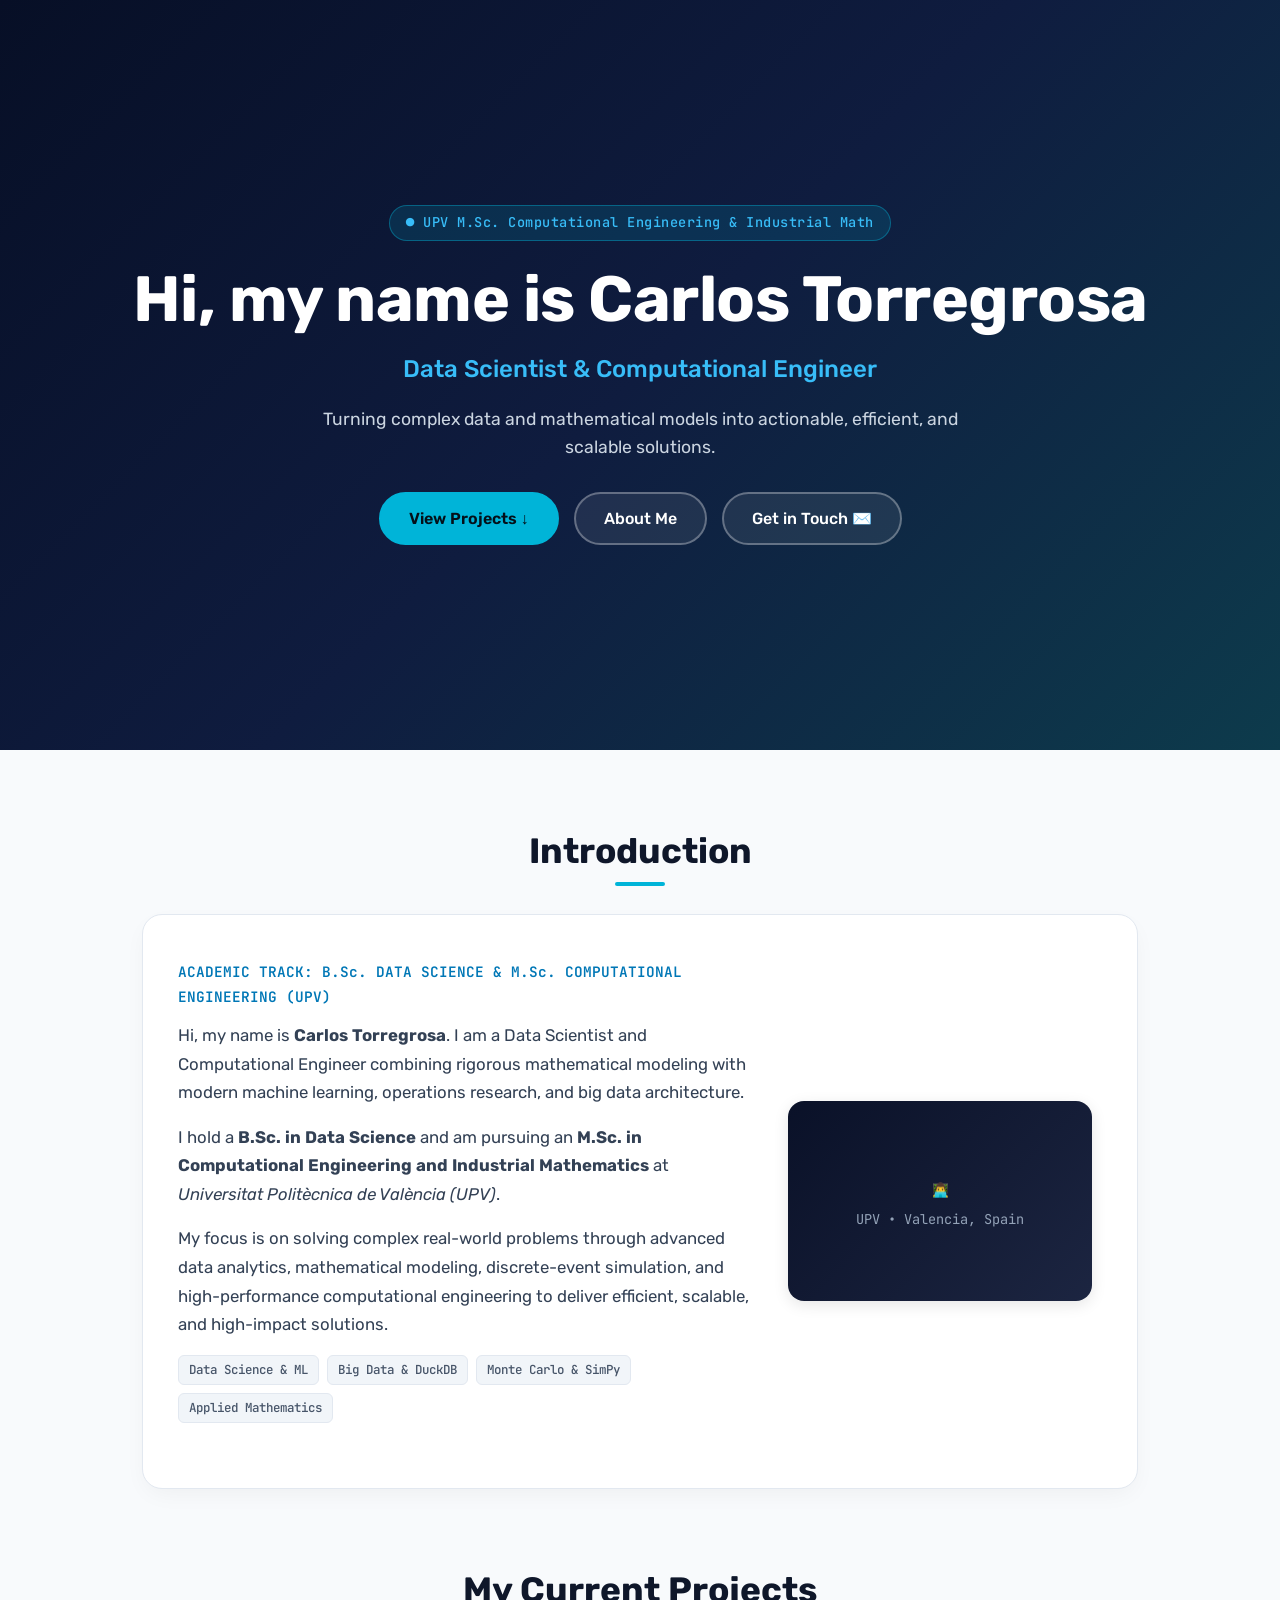
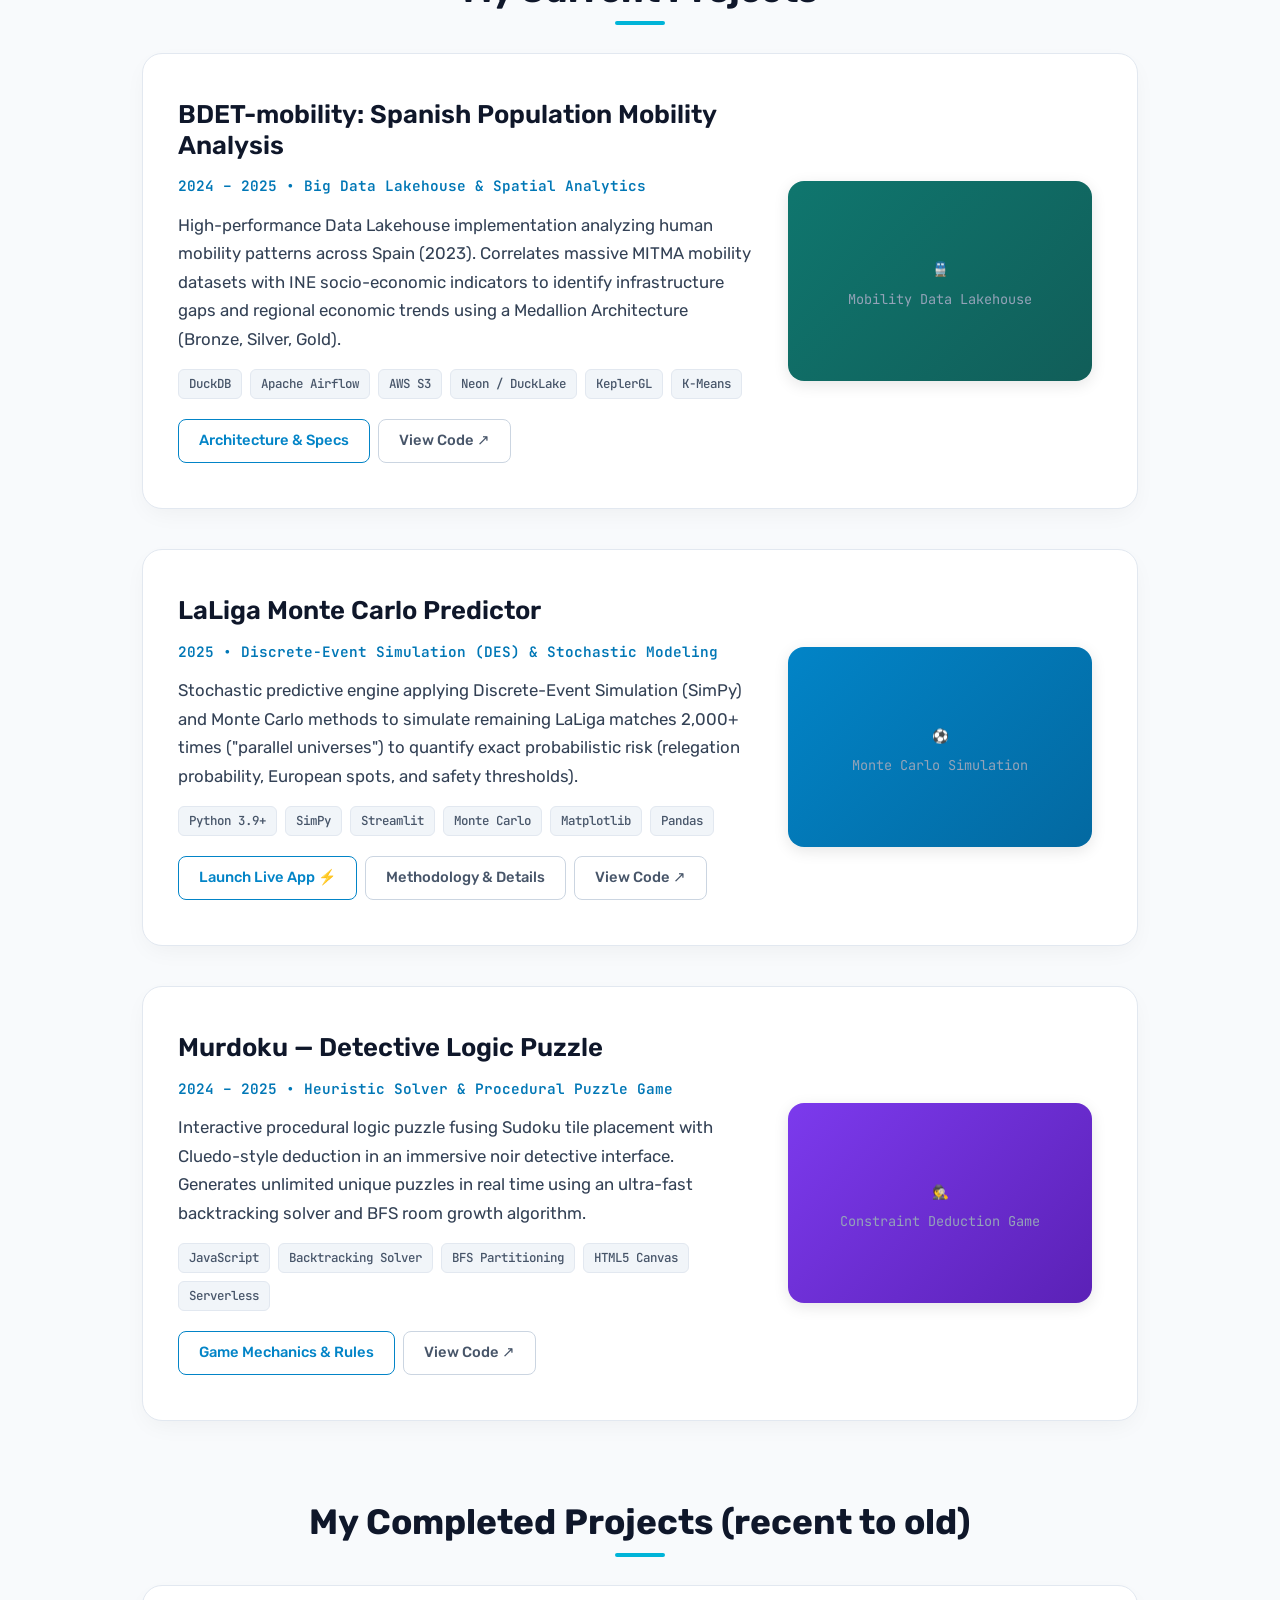
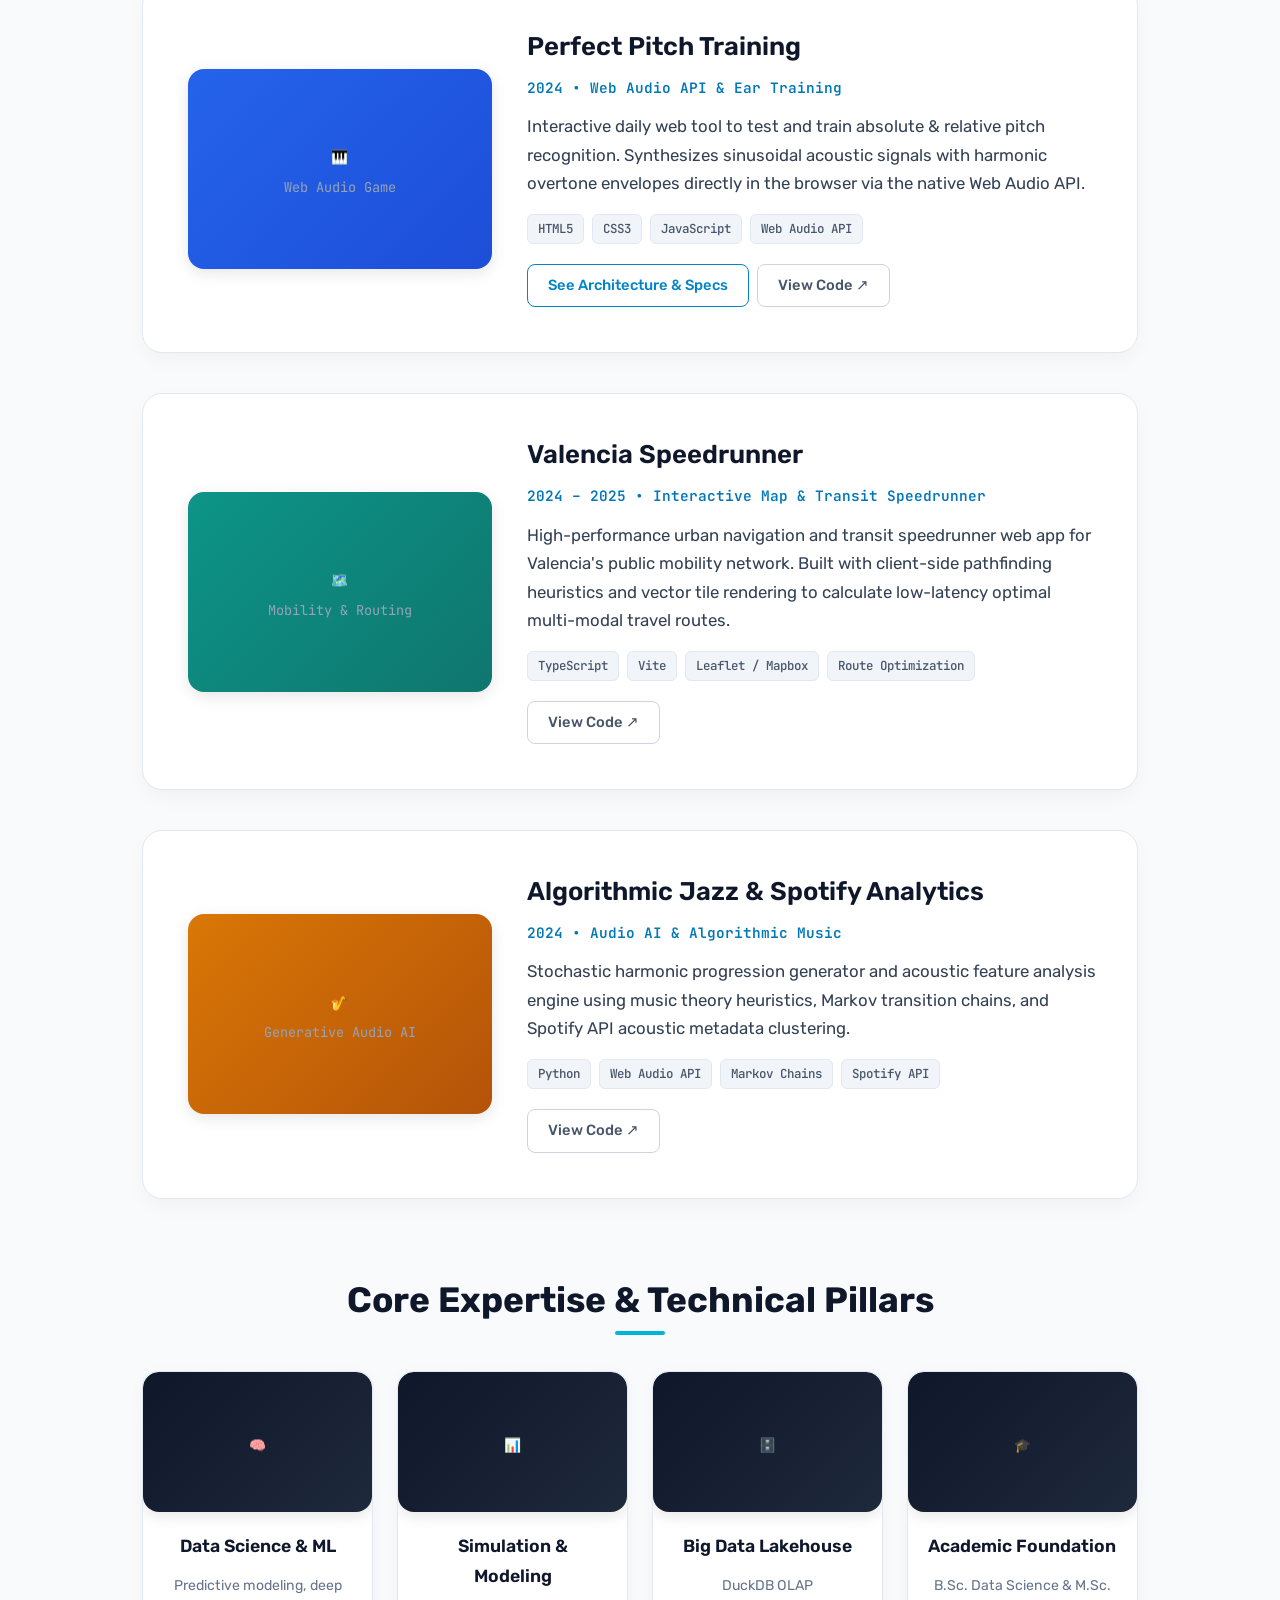
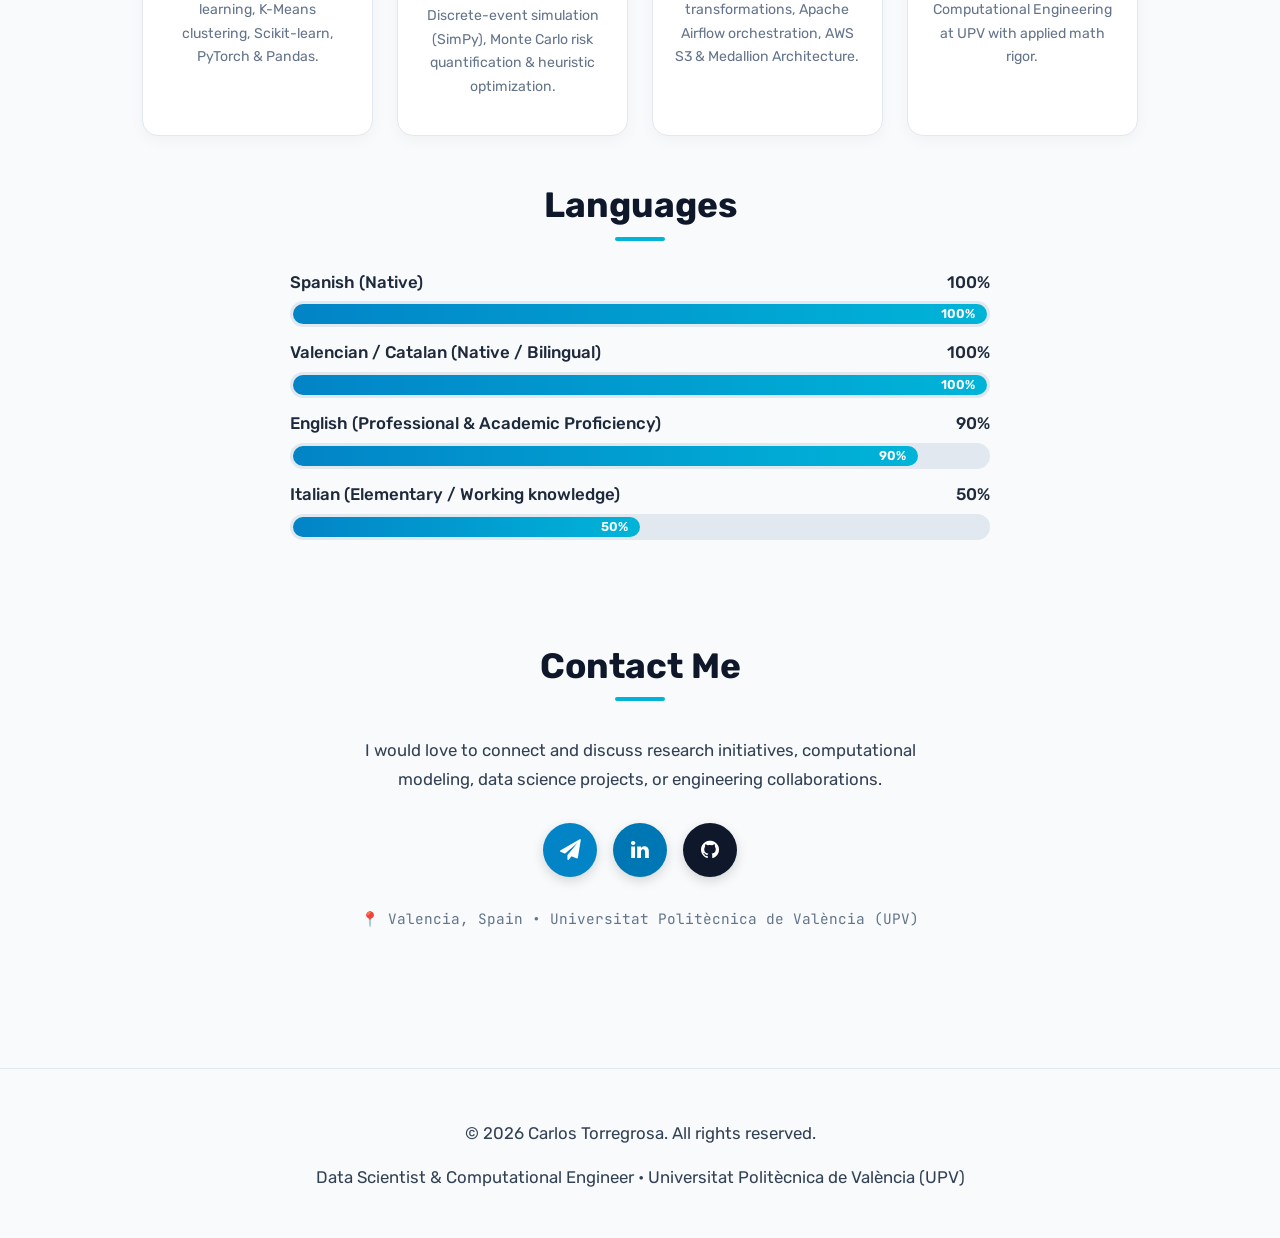
==== commit d70243ae: "Update index.html" ====
--- a/index.html
+++ b/index.html
@@ -7,7 +7,7 @@
   <!-- Primary Meta Tags -->
   <title>Carlos Torregrosa | Data Scientist &amp; Computational Engineer</title>
   <meta name="title" content="Carlos Torregrosa | Data Scientist &amp; Computational Engineer">
-  <meta name="description" content="Portfolio of Carlos Torregrosa. Data Science &amp; Computational Engineering graduate from UPV. Specialized in mathematical modeling, machine learning, optimization, and scientific software.">
+  <meta name="description" content="Portfolio of Carlos Torregrosa. Data Science &amp; Computational Engineering graduate from Universitat Politècnica de València (UPV). Specialized in mathematical modeling, machine learning, optimization, and big data engineering.">
   <meta name="author" content="Carlos Torregrosa">
 
   <!-- Google Fonts: Rubik -->
@@ -57,19 +57,19 @@
       <div class="big-container-left">
         <p class="time-text">ACADEMIC TRACK: B.Sc. DATA SCIENCE &amp; M.Sc. COMPUTATIONAL ENGINEERING (UPV)</p>
         <p>
-          Hi, my name is <strong>Carlos Torregrosa</strong>. I am a Data Scientist and Computational Engineer combining rigorous mathematical modeling with modern machine learning, operations research, and scientific software development.
+          Hi, my name is <strong>Carlos Torregrosa</strong>. I am a Data Scientist and Computational Engineer combining rigorous mathematical modeling with modern machine learning, operations research, and big data architecture.
         </p>
         <p>
           I hold a <strong>B.Sc. in Data Science</strong> and am pursuing an <strong>M.Sc. in Computational Engineering and Industrial Mathematics</strong> at <em>Universitat Politècnica de València (UPV)</em>.
         </p>
         <p>
-          My focus is on solving complex real-world problems through advanced data analytics, mathematical modeling, and computational engineering to deliver efficient, scalable, and high-impact solutions across industries and research.
+          My focus is on solving complex real-world problems through advanced data analytics, mathematical modeling, discrete-event simulation, and high-performance computational engineering to deliver efficient, scalable, and high-impact solutions.
         </p>
         <div class="tags-container">
           <span class="tag-badge">Data Science &amp; ML</span>
-          <span class="tag-badge">Computational Math</span>
-          <span class="tag-badge">Mixed-Integer Optimization</span>
-          <span class="tag-badge">High Performance</span>
+          <span class="tag-badge">Big Data &amp; DuckDB</span>
+          <span class="tag-badge">Monte Carlo &amp; SimPy</span>
+          <span class="tag-badge">Applied Mathematics</span>
         </div>
       </div>
       <div class="small-container-right">
@@ -85,119 +85,184 @@
          ====================================================================== -->
     <h2 id="projects">My Current Projects</h2>
 
-    <!-- Current Project #1: Valencia Speedrunner -->
+    <!-- Project 1: BDET-mobility -->
     <div class="flex-container-reverse">
       <div class="big-container-left">
+        <h3>BDET-mobility: Spanish Population Mobility Analysis</h3>
+        <p class="time-text">2024 – 2025 • Big Data Lakehouse &amp; Spatial Analytics</p>
+        <p>
+          High-performance Data Lakehouse implementation analyzing human mobility patterns across Spain (2023). Correlates massive MITMA mobility datasets with INE socio-economic indicators to identify infrastructure gaps and regional economic trends using a Medallion Architecture (Bronze, Silver, Gold).
+        </p>
+        <div class="tags-container">
+          <span class="tag-badge">DuckDB</span>
+          <span class="tag-badge">Apache Airflow</span>
+          <span class="tag-badge">AWS S3</span>
+          <span class="tag-badge">Neon / DuckLake</span>
+          <span class="tag-badge">KeplerGL</span>
+          <span class="tag-badge">K-Means</span>
+        </div>
+        <div class="d-flex gap-2 flex-wrap">
+          <button type="button" class="btn-project btn-outline-success" data-bs-toggle="modal" data-bs-target="#modal-bdet">
+            Architecture &amp; Specs
+          </button>
+          <a href="https://github.com/carlostag/BDET-mobility" target="_blank" rel="noopener noreferrer" class="btn-project btn-outline-secondary">
+            View Code ↗
+          </a>
+        </div>
+      </div>
+      <div class="small-container-right">
+        <div class="image-card-fallback" style="background: linear-gradient(135deg, #0f766e 0%, #115e59 100%);">
+          <span>🚆</span>
+          <span>Mobility Data Lakehouse</span>
+        </div>
+      </div>
+    </div>
+
+    <!-- Project 2: LaLiga Monte Carlo Predictor -->
+    <div class="flex-container-reverse">
+      <div class="big-container-left">
+        <h3>LaLiga Monte Carlo Predictor</h3>
+        <p class="time-text">2025 • Discrete-Event Simulation (DES) &amp; Stochastic Modeling</p>
+        <p>
+          Stochastic predictive engine applying Discrete-Event Simulation (SimPy) and Monte Carlo methods to simulate remaining LaLiga matches 2,000+ times ("parallel universes") to quantify exact probabilistic risk (relegation probability, European spots, and safety thresholds).
+        </p>
+        <div class="tags-container">
+          <span class="tag-badge">Python 3.9+</span>
+          <span class="tag-badge">SimPy</span>
+          <span class="tag-badge">Streamlit</span>
+          <span class="tag-badge">Monte Carlo</span>
+          <span class="tag-badge">Matplotlib</span>
+          <span class="tag-badge">Pandas</span>
+        </div>
+        <div class="d-flex gap-2 flex-wrap">
+          <a href="https://montecarlo-laligapredictions-efdqsrx9jffcsn6d34kpc5.streamlit.app/" target="_blank" rel="noopener noreferrer" class="btn-project btn-outline-success">
+            Launch Live App ⚡
+          </a>
+          <button type="button" class="btn-project btn-outline-secondary" data-bs-toggle="modal" data-bs-target="#modal-laliga">
+            Methodology &amp; Details
+          </button>
+          <a href="https://github.com/carlostag/MonteCarlo-LaLigaPredictions" target="_blank" rel="noopener noreferrer" class="btn-project btn-outline-secondary">
+            View Code ↗
+          </a>
+        </div>
+      </div>
+      <div class="small-container-right">
+        <div class="image-card-fallback" style="background: linear-gradient(135deg, #0284c7 0%, #0369a1 100%);">
+          <span>⚽</span>
+          <span>Monte Carlo Simulation</span>
+        </div>
+      </div>
+    </div>
+
+    <!-- Project 3: Murdoku -->
+    <div class="flex-container-reverse">
+      <div class="big-container-left">
+        <h3>Murdoku — Detective Logic Puzzle</h3>
+        <p class="time-text">2024 – 2025 • Heuristic Solver &amp; Procedural Puzzle Game</p>
+        <p>
+          Interactive procedural logic puzzle fusing Sudoku tile placement with Cluedo-style deduction in an immersive noir detective interface. Generates unlimited unique puzzles in real time using an ultra-fast backtracking solver and BFS room growth algorithm.
+        </p>
+        <div class="tags-container">
+          <span class="tag-badge">JavaScript</span>
+          <span class="tag-badge">Backtracking Solver</span>
+          <span class="tag-badge">BFS Partitioning</span>
+          <span class="tag-badge">HTML5 Canvas</span>
+          <span class="tag-badge">Serverless</span>
+        </div>
+        <div class="d-flex gap-2 flex-wrap">
+          <button type="button" class="btn-project btn-outline-success" data-bs-toggle="modal" data-bs-target="#modal-murdoku">
+            Game Mechanics &amp; Rules
+          </button>
+          <a href="https://github.com/carlostag/Murdoku" target="_blank" rel="noopener noreferrer" class="btn-project btn-outline-secondary">
+            View Code ↗
+          </a>
+        </div>
+      </div>
+      <div class="small-container-right">
+        <div class="image-card-fallback" style="background: linear-gradient(135deg, #7c3aed 0%, #5b21b6 100%);">
+          <span>🕵️</span>
+          <span>Constraint Deduction Game</span>
+        </div>
+      </div>
+    </div>
+
+    <!-- ======================================================================
+         SECTION 3: COMPLETED PROJECTS & OPEN SOURCE
+         ====================================================================== -->
+    <h2>My Completed Projects (recent to old)</h2>
+
+    <!-- Completed Project 1: Perfect Pitch Training -->
+    <div class="flex-container">
+      <div class="small-container-left">
+        <div class="image-card-fallback" style="background: linear-gradient(135deg, #2563eb 0%, #1d4ed8 100%);">
+          <span>🎹</span>
+          <span>Web Audio Game</span>
+        </div>
+      </div>
+      <div class="big-container-right">
+        <h3>Perfect Pitch Training</h3>
+        <p class="time-text">2024 • Web Audio API &amp; Ear Training</p>
+        <p>
+          Interactive daily web tool to test and train absolute &amp; relative pitch recognition. Synthesizes sinusoidal acoustic signals with harmonic overtone envelopes directly in the browser via the native Web Audio API.
+        </p>
+        <div class="tags-container">
+          <span class="tag-badge">HTML5</span>
+          <span class="tag-badge">CSS3</span>
+          <span class="tag-badge">JavaScript</span>
+          <span class="tag-badge">Web Audio API</span>
+        </div>
+        <div class="d-flex gap-2 flex-wrap">
+          <button type="button" class="btn-project btn-outline-success" data-bs-toggle="modal" data-bs-target="#modal-pitch">
+            See Architecture &amp; Specs
+          </button>
+          <a href="https://github.com/carlostag/perfect-pitch-training" target="_blank" rel="noopener noreferrer" class="btn-project btn-outline-secondary">
+            View Code ↗
+          </a>
+        </div>
+      </div>
+    </div>
+
+    <!-- Completed Project 2: Valencia Speedrunner -->
+    <div class="flex-container">
+      <div class="small-container-left">
+        <div class="image-card-fallback" style="background: linear-gradient(135deg, #0d9488 0%, #0f766e 100%);">
+          <span>🗺️</span>
+          <span>Mobility &amp; Routing</span>
+        </div>
+      </div>
+      <div class="big-container-right">
         <h3>Valencia Speedrunner</h3>
-        <p class="time-text">2025 – Present • Interactive Map &amp; Routing</p>
-        <p>
-          High-performance urban navigation and transit speedrunner web app for Valencia's public mobility network. Built with client-side pathfinding heuristics and vector tile rendering to calculate low-latency, optimal multi-modal travel routes.
+        <p class="time-text">2024 – 2025 • Interactive Map &amp; Transit Speedrunner</p>
+        <p>
+          High-performance urban navigation and transit speedrunner web app for Valencia's public mobility network. Built with client-side pathfinding heuristics and vector tile rendering to calculate low-latency optimal multi-modal travel routes.
         </p>
         <div class="tags-container">
           <span class="tag-badge">TypeScript</span>
           <span class="tag-badge">Vite</span>
           <span class="tag-badge">Leaflet / Mapbox</span>
           <span class="tag-badge">Route Optimization</span>
-          <span class="tag-badge">Geospatial</span>
-        </div>
-        <div class="d-flex gap-2">
-          <button type="button" class="btn-project btn-outline-success" data-bs-toggle="modal" data-bs-target="#modal1">
-            See Architecture &amp; Specs
-          </button>
+        </div>
+        <div class="d-flex gap-2 flex-wrap">
           <a href="https://github.com/carlostag/valencia-speedrunner" target="_blank" rel="noopener noreferrer" class="btn-project btn-outline-secondary">
             View Code ↗
           </a>
         </div>
       </div>
-      <div class="small-container-right">
-        <div class="image-card-fallback" style="background: linear-gradient(135deg, #0284c7 0%, #0369a1 100%);">
-          <span>🗺️</span>
-          <span>Routing &amp; Transit Engine</span>
-        </div>
-      </div>
-    </div>
-
-    <!-- Current Project #2: Water Forecast -->
-    <div class="flex-container-reverse">
-      <div class="big-container-left">
-        <h3>Water Demand &amp; Hydrological Forecasting</h3>
-        <p class="time-text">2025 • Time Series &amp; Deep Learning</p>
-        <p>
-          Predictive machine learning pipelines and neural sequence architectures for hydrological time series, urban water consumption, and anomaly detection. Combines deep recurrent networks (LSTM/GRU) with exogenous weather covariates.
-        </p>
-        <div class="tags-container">
-          <span class="tag-badge">Python</span>
-          <span class="tag-badge">PyTorch</span>
-          <span class="tag-badge">Time Series (LSTM)</span>
-          <span class="tag-badge">Pandas</span>
-          <span class="tag-badge">Scikit-Learn</span>
-        </div>
-        <div class="d-flex gap-2">
-          <button type="button" class="btn-project btn-outline-success" data-bs-toggle="modal" data-bs-target="#modal2">
-            See Architecture &amp; Specs
-          </button>
-          <a href="https://github.com/carlostag/water_forecast" target="_blank" rel="noopener noreferrer" class="btn-project btn-outline-secondary">
-            View Code ↗
-          </a>
-        </div>
-      </div>
-      <div class="small-container-right">
-        <div class="image-card-fallback" style="background: linear-gradient(135deg, #0891b2 0%, #0e7490 100%);">
-          <span>💧</span>
-          <span>Hydrological Predictive Models</span>
-        </div>
-      </div>
-    </div>
-
-    <!-- Current Project #3: Supply Chain Optimizer -->
-    <div class="flex-container-reverse">
-      <div class="big-container-left">
-        <h3>Supply Chain &amp; Operations Optimizer</h3>
-        <p class="time-text">2024 – Present • Mixed-Integer Linear Programming (MILP)</p>
-        <p>
-          Mathematical modeling and simulation platform solving warehouse allocation, vehicle routing, and multi-echelon inventory flow under stochastic demand constraints and discrete capacity limits.
-        </p>
-        <div class="tags-container">
-          <span class="tag-badge">Python</span>
-          <span class="tag-badge">MILP / SciPy</span>
-          <span class="tag-badge">Operations Research</span>
-          <span class="tag-badge">Mathematical Modeling</span>
-        </div>
-        <div class="d-flex gap-2">
-          <button type="button" class="btn-project btn-outline-success" data-bs-toggle="modal" data-bs-target="#modal3">
-            See Architecture &amp; Specs
-          </button>
-          <a href="https://github.com/carlostag/supply-chain-optimizer" target="_blank" rel="noopener noreferrer" class="btn-project btn-outline-secondary">
-            View Code ↗
-          </a>
-        </div>
-      </div>
-      <div class="small-container-right">
-        <div class="image-card-fallback" style="background: linear-gradient(135deg, #059669 0%, #047857 100%);">
-          <span>📦</span>
-          <span>Operations Research &amp; MILP</span>
-        </div>
-      </div>
-    </div>
-
-    <!-- ======================================================================
-         SECTION 3: COMPLETED PROJECTS & OPEN SOURCE
-         ====================================================================== -->
-    <h2>My Completed Projects (recent to old)</h2>
-
-    <!-- Completed Project #1: Algorithmic Jazz -->
+    </div>
+
+    <!-- Completed Project 3: Algorithmic Jazz -->
     <div class="flex-container">
       <div class="small-container-left">
-        <div class="image-card-fallback" style="background: linear-gradient(135deg, #7c3aed 0%, #6d28d9 100%);">
+        <div class="image-card-fallback" style="background: linear-gradient(135deg, #d97706 0%, #b45309 100%);">
           <span>🎷</span>
-          <span>Generative Music &amp; Audio AI</span>
+          <span>Generative Audio AI</span>
         </div>
       </div>
       <div class="big-container-right">
-        <h3>Algorithmic Jazz Generator &amp; Spotify Analytics</h3>
+        <h3>Algorithmic Jazz &amp; Spotify Analytics</h3>
         <p class="time-text">2024 • Audio AI &amp; Algorithmic Music</p>
         <p>
-          Stochastic harmonic progression generator and acoustic feature analysis engine using music theory heuristics, Markov transition chains, and Spotify API acoustic feature clustering.
+          Stochastic harmonic progression generator and acoustic feature analysis engine using music theory heuristics, Markov transition chains, and Spotify API acoustic metadata clustering.
         </p>
         <div class="tags-container">
           <span class="tag-badge">Python</span>
@@ -205,10 +270,7 @@
           <span class="tag-badge">Markov Chains</span>
           <span class="tag-badge">Spotify API</span>
         </div>
-        <div class="d-flex gap-2">
-          <button type="button" class="btn-project btn-outline-success" data-bs-toggle="modal" data-bs-target="#modal4">
-            See Architecture &amp; Specs
-          </button>
+        <div class="d-flex gap-2 flex-wrap">
           <a href="https://github.com/carlostag/jazz" target="_blank" rel="noopener noreferrer" class="btn-project btn-outline-secondary">
             View Code ↗
           </a>
@@ -216,67 +278,8 @@
       </div>
     </div>
 
-    <!-- Completed Project #2: Pitchdle -->
-    <div class="flex-container">
-      <div class="small-container-left">
-        <div class="image-card-fallback" style="background: linear-gradient(135deg, #2563eb 0%, #1d4ed8 100%);">
-          <span>🎹</span>
-          <span>Web Audio Game Engine</span>
-        </div>
-      </div>
-      <div class="big-container-right">
-        <h3>Pitchdle — Absolute Pitch Ear Trainer</h3>
-        <p class="time-text">2024 • Web Audio Game</p>
-        <p>
-          Daily ear-training web game for absolute and relative pitch recognition. Synthesizes sinusoidal acoustic signals with harmonic overtone envelopes in browser using the native Web Audio API.
-        </p>
-        <div class="tags-container">
-          <span class="tag-badge">HTML5</span>
-          <span class="tag-badge">CSS3</span>
-          <span class="tag-badge">JavaScript</span>
-          <span class="tag-badge">Web Audio API</span>
-        </div>
-        <div class="d-flex gap-2">
-          <button type="button" class="btn-project btn-outline-success" data-bs-toggle="modal" data-bs-target="#modal5">
-            See Architecture &amp; Specs
-          </button>
-          <a href="https://github.com/carlostag/pitchdle" target="_blank" rel="noopener noreferrer" class="btn-project btn-outline-secondary">
-            View Code ↗
-          </a>
-        </div>
-      </div>
-    </div>
-
-    <!-- Completed Project #3: Murdoku Logic Engine -->
-    <div class="flex-container">
-      <div class="small-container-left">
-        <div class="image-card-fallback" style="background: linear-gradient(135deg, #d97706 0%, #b45309 100%);">
-          <span>🧩</span>
-          <span>Combinatorics &amp; Exact Cover</span>
-        </div>
-      </div>
-      <div class="big-container-right">
-        <h3>Murdoku &amp; Constraint Logic Solver Engine</h3>
-        <p class="time-text">2024 • Combinatorics &amp; Heuristics</p>
-        <p>
-          Combinatorial constraint satisfaction puzzle engine with deductive logical solvers, matrix reductions (Dancing Links / Exact Cover), and customized grid puzzle generation heuristics.
-        </p>
-        <div class="tags-container">
-          <span class="tag-badge">Algorithms</span>
-          <span class="tag-badge">Constraint Satisfaction</span>
-          <span class="tag-badge">Combinatorics</span>
-          <span class="tag-badge">Python</span>
-        </div>
-        <div class="d-flex gap-2">
-          <a href="https://github.com/carlostag/Murdoku" target="_blank" rel="noopener noreferrer" class="btn-project btn-outline-success">
-            View on GitHub ↗
-          </a>
-        </div>
-      </div>
-    </div>
-
     <!-- ======================================================================
-         SECTION 4: CORE EXPERTISE & SKILLS
+         SECTION 4: CORE EXPERTISE & TECHNICAL PILLARS
          ====================================================================== -->
     <h2>Core Expertise &amp; Technical Pillars</h2>
 
@@ -290,7 +293,7 @@
           <div class="card-body">
             <p class="card-text">Data Science &amp; ML</p>
             <p style="font-size: 0.88rem; color: #64748b;">
-              Predictive modeling, deep learning (PyTorch), time series forecasting, Scikit-learn &amp; Pandas.
+              Predictive modeling, deep learning, K-Means clustering, Scikit-learn, PyTorch &amp; Pandas.
             </p>
           </div>
         </div>
@@ -300,12 +303,12 @@
       <div class="col-sm-6 col-lg-3">
         <div class="card">
           <div class="image-card-fallback" style="height: 140px; font-size: 2.2rem; background: linear-gradient(135deg, #0f172a, #1e293b);">
-            <span>📐</span>
+            <span>📊</span>
           </div>
           <div class="card-body">
-            <p class="card-text">Applied Math &amp; MILP</p>
+            <p class="card-text">Simulation &amp; Modeling</p>
             <p style="font-size: 0.88rem; color: #64748b;">
-              Mixed-integer programming, numerical ODE/PDE solvers, operations research &amp; SciPy.
+              Discrete-event simulation (SimPy), Monte Carlo risk quantification &amp; heuristic optimization.
             </p>
           </div>
         </div>
@@ -315,12 +318,12 @@
       <div class="col-sm-6 col-lg-3">
         <div class="card">
           <div class="image-card-fallback" style="height: 140px; font-size: 2.2rem; background: linear-gradient(135deg, #0f172a, #1e293b);">
-            <span>⚡</span>
+            <span>🗄️</span>
           </div>
           <div class="card-body">
-            <p class="card-text">Scientific Software</p>
+            <p class="card-text">Big Data Lakehouse</p>
             <p style="font-size: 0.88rem; color: #64748b;">
-              High computational efficiency, Python scientific stack, TypeScript, Web Audio API &amp; CI/CD.
+              DuckDB OLAP transformations, Apache Airflow orchestration, AWS S3 &amp; Medallion Architecture.
             </p>
           </div>
         </div>
@@ -335,7 +338,7 @@
           <div class="card-body">
             <p class="card-text">Academic Foundation</p>
             <p style="font-size: 0.88rem; color: #64748b;">
-              B.Sc. Data Science &amp; M.Sc. Computational Engineering at UPV with high honors.
+              B.Sc. Data Science &amp; M.Sc. Computational Engineering at UPV with applied math rigor.
             </p>
           </div>
         </div>
@@ -414,33 +417,35 @@
        MODALS (PROJECT SPECS & ARCHITECTURAL BREAKDOWN)
        ========================================================================== -->
 
-  <!-- Modal 1: Valencia Speedrunner -->
-  <div class="modal fade" id="modal1" tabindex="-1" aria-labelledby="modal1Label" aria-hidden="true">
+  <!-- Modal: BDET-mobility -->
+  <div class="modal fade" id="modal-bdet" tabindex="-1" aria-labelledby="modalBdetLabel" aria-hidden="true">
     <div class="modal-dialog modal-dialog-centered modal-lg">
       <div class="modal-content">
         <div class="modal-header">
-          <h5 class="modal-title font-weight-bold" id="modal1Label">Valencia Speedrunner — Architecture</h5>
+          <h5 class="modal-title font-weight-bold" id="modalBdetLabel">BDET-mobility — Architecture &amp; Data Pipeline</h5>
           <button type="button" class="btn-close" data-bs-dismiss="modal" aria-label="Close"></button>
         </div>
         <div class="modal-body">
+          <p><strong>Authors:</strong> Julia García &amp; Carlos Torregrosa</p>
           <p>
-            Valencia Speedrunner is a web-based geospatial mobility game and route optimization tool designed for the metropolitan transit network of Valencia.
+            A high-performance Data Lakehouse implementation designed to analyze human mobility patterns across Spain during 2023 by correlating massive MITMA datasets with INE socio-economic indicators.
           </p>
-          <h6>Key Engineering Highlights:</h6>
-          <ul>
-            <li>Client-side spatial graph traversal for real-time optimal route generation</li>
-            <li>High-framerate vector map rendering via Mapbox / Leaflet</li>
-            <li>Custom transit heuristic scoring based on distance, wait times, and transfers</li>
-          </ul>
-          <h6>Technologies Used:</h6>
-          <ul>
-            <li>TypeScript &amp; Vite</li>
-            <li>HTML5 / CSS3</li>
-            <li>Geospatial GeoJSON Data &amp; Leaflet API</li>
+          <h6>Medallion Architecture:</h6>
+          <ul>
+            <li><strong>Bronze Layer (Raw Ingestion):</strong> Automated extraction of billions of trip records at District, Municipality, and GAU levels from S3, ingesting structured CSVs and spatial GeoJSONs via DuckDB <code>ST_Read</code>.</li>
+            <li><strong>Silver Layer (Harmonization &amp; Spatial Engineering):</strong> Schema enforcement, MITMA-to-INE zonification code resolution, spatial joins with calculated centroids, and a multi-billion row integrated fact table.</li>
+            <li><strong>Gold Layer (Advanced Analytics):</strong> Unsupervised K-Means clustering on hourly mobility vectors, Gravity Model infrastructure gap identification, and workday-to-weekend industrial hub detection.</li>
+          </ul>
+          <h6>Technical Stack:</h6>
+          <ul>
+            <li><strong>Core Engine:</strong> DuckDB (vectorized SQL OLAP)</li>
+            <li><strong>Orchestration:</strong> Apache Airflow with Dynamic Task Mapping</li>
+            <li><strong>Storage &amp; Metadata:</strong> Amazon S3 Data Lake + Neon (DuckLake metadata)</li>
+            <li><strong>Visualization &amp; ML:</strong> KeplerGL, Scikit-Learn, FPDF</li>
           </ul>
         </div>
         <div class="modal-footer">
-          <a href="https://github.com/carlostag/valencia-speedrunner" target="_blank" rel="noopener noreferrer" class="btn btn-primary">
+          <a href="https://github.com/carlostag/BDET-mobility" target="_blank" rel="noopener noreferrer" class="btn btn-primary">
             View on GitHub ↗
           </a>
           <button type="button" class="btn btn-secondary" data-bs-dismiss="modal">Close</button>
@@ -449,32 +454,35 @@
     </div>
   </div>
 
-  <!-- Modal 2: Water Forecast -->
-  <div class="modal fade" id="modal2" tabindex="-1" aria-labelledby="modal2Label" aria-hidden="true">
+  <!-- Modal: LaLiga Monte Carlo -->
+  <div class="modal fade" id="modal-laliga" tabindex="-1" aria-labelledby="modalLaligaLabel" aria-hidden="true">
     <div class="modal-dialog modal-dialog-centered modal-lg">
       <div class="modal-content">
         <div class="modal-header">
-          <h5 class="modal-title font-weight-bold" id="modal2Label">Water Demand &amp; Hydrological Forecasting</h5>
+          <h5 class="modal-title font-weight-bold" id="modalLaligaLabel">LaLiga Monte Carlo Predictor — Methodology</h5>
           <button type="button" class="btn-close" data-bs-dismiss="modal" aria-label="Close"></button>
         </div>
         <div class="modal-body">
+          <p><strong>Author:</strong> Carlos Torregrosa Alcayde (Project: Heuristics 2025)</p>
           <p>
-            An end-to-end data science and neural forecasting pipeline for multi-step hydrological time series prediction.
+            Applies Data Science, Discrete-Event Simulation (DES), and Monte Carlo methods to predict final outcomes of the LaLiga season by simulating remaining matches thousands of times in parallel.
           </p>
-          <h6>Key Engineering Highlights:</h6>
-          <ul>
-            <li>Multi-horizon predictive modeling with LSTM and GRU sequence architectures</li>
-            <li>Fourier decomposition and seasonal lag feature engineering</li>
-            <li>Benchmarked against classical statistical models (ARIMA, Exponential Smoothing)</li>
+          <h6>Simulation Workflow:</h6>
+          <ul>
+            <li><strong>Data Initialization:</strong> Standings state initialization with weighted win/draw/loss probability distributions based on team form.</li>
+            <li><strong>Discrete-Event Simulation (SimPy):</strong> Time-based progression simulating matchday-by-matchday until Matchday 38 with stochastic resolution.</li>
+            <li><strong>Monte Carlo Risk Aggregation:</strong> 2,000+ simulation runs generating rank distributions, relegation safety gaps, and best/worst case bounds.</li>
           </ul>
           <h6>Technologies Used:</h6>
           <ul>
-            <li>Python, PyTorch &amp; Scikit-Learn</li>
-            <li>Pandas, NumPy &amp; Matplotlib</li>
+            <li>Python 3.9+, SimPy (DES), Streamlit, Matplotlib &amp; Pandas</li>
           </ul>
         </div>
         <div class="modal-footer">
-          <a href="https://github.com/carlostag/water_forecast" target="_blank" rel="noopener noreferrer" class="btn btn-primary">
+          <a href="https://montecarlo-laligapredictions-efdqsrx9jffcsn6d34kpc5.streamlit.app/" target="_blank" rel="noopener noreferrer" class="btn btn-success">
+            Open Live Streamlit App ⚡
+          </a>
+          <a href="https://github.com/carlostag/MonteCarlo-LaLigaPredictions" target="_blank" rel="noopener noreferrer" class="btn btn-primary">
             View on GitHub ↗
           </a>
           <button type="button" class="btn btn-secondary" data-bs-dismiss="modal">Close</button>
@@ -483,33 +491,33 @@
     </div>
   </div>
 
-  <!-- Modal 3: Supply Chain Optimizer -->
-  <div class="modal fade" id="modal3" tabindex="-1" aria-labelledby="modal3Label" aria-hidden="true">
+  <!-- Modal: Murdoku -->
+  <div class="modal fade" id="modal-murdoku" tabindex="-1" aria-labelledby="modalMurdokuLabel" aria-hidden="true">
     <div class="modal-dialog modal-dialog-centered modal-lg">
       <div class="modal-content">
         <div class="modal-header">
-          <h5 class="modal-title font-weight-bold" id="modal3Label">Supply Chain &amp; Operations Optimizer</h5>
+          <h5 class="modal-title font-weight-bold" id="modalMurdokuLabel">Murdoku — Detective Puzzle Engine</h5>
           <button type="button" class="btn-close" data-bs-dismiss="modal" aria-label="Close"></button>
         </div>
         <div class="modal-body">
           <p>
-            Logistics optimization engine utilizing Mixed-Integer Linear Programming (MILP) to minimize total transportation and storage costs.
+            Un rompecabezas lógico interactivo que fusiona la colocación de fichas típica de Sudoku con mecánicas de deducción al estilo Cluedo / Murder Mystery.
           </p>
-          <h6>Key Engineering Highlights:</h6>
-          <ul>
-            <li>Formulation of constrained MILP models for multi-echelon network flow</li>
-            <li>Sensitivity analysis against demand fluctuations</li>
-            <li>Simulated dispatch routing under discrete warehouse capacity constraints</li>
-          </ul>
-          <h6>Technologies Used:</h6>
-          <ul>
-            <li>Python &amp; SciPy Optimize</li>
-            <li>PuLP / Mathematical Modeling</li>
-            <li>Data Visualization</li>
+          <h6>Características y Mecánicas:</h6>
+          <ul>
+            <li><strong>Generación Procedimental Infinita:</strong> Acertijos generados en tiempo real mediante un resolvedor por backtracking ultrarrápido con solución lógica única garantizada.</li>
+            <li><strong>Niveles de Dificultad:</strong> Fácil (5x5), Medio (6x6), Difícil (7x7).</li>
+            <li><strong>Habitaciones Irregulares:</strong> División de zonas mediante algoritmo de crecimiento BFS aleatorio.</li>
+            <li><strong>Herramientas de Investigación:</strong> Modo lápiz para notas, historial de pistas tachables, y resaltado interactivo de filas/columnas.</li>
+            <li><strong>100% Serverless:</strong> Ejecución nativa en el navegador del cliente.</li>
+          </ul>
+          <h6>Tecnologías:</h6>
+          <ul>
+            <li>JavaScript nativo, Algoritmos de Backtracking, Grafos BFS, HTML5 Canvas &amp; CSS3</li>
           </ul>
         </div>
         <div class="modal-footer">
-          <a href="https://github.com/carlostag/supply-chain-optimizer" target="_blank" rel="noopener noreferrer" class="btn btn-primary">
+          <a href="https://github.com/carlostag/Murdoku" target="_blank" rel="noopener noreferrer" class="btn btn-primary">
             View on GitHub ↗
           </a>
           <button type="button" class="btn btn-secondary" data-bs-dismiss="modal">Close</button>
@@ -518,67 +526,31 @@
     </div>
   </div>
 
-  <!-- Modal 4: Algorithmic Jazz -->
-  <div class="modal fade" id="modal4" tabindex="-1" aria-labelledby="modal4Label" aria-hidden="true">
+  <!-- Modal: Perfect Pitch -->
+  <div class="modal fade" id="modal-pitch" tabindex="-1" aria-labelledby="modalPitchLabel" aria-hidden="true">
     <div class="modal-dialog modal-dialog-centered modal-lg">
       <div class="modal-content">
         <div class="modal-header">
-          <h5 class="modal-title font-weight-bold" id="modal4Label">Algorithmic Jazz &amp; Spotify Analytics</h5>
+          <h5 class="modal-title font-weight-bold" id="modalPitchLabel">Perfect Pitch Training</h5>
           <button type="button" class="btn-close" data-bs-dismiss="modal" aria-label="Close"></button>
         </div>
         <div class="modal-body">
           <p>
-            Stochastic progression synthesis combining probability matrices with music theory chord substitution rules and Spotify metadata clustering.
+            An interactive web game to test and train absolute &amp; relative pitch recognition in browser.
           </p>
           <h6>Key Engineering Highlights:</h6>
           <ul>
-            <li>Markov chain transition matrices for modal jazz chord substitutions</li>
-            <li>Automated MIDI composition generation and multi-voice synthesis</li>
-            <li>Spotify API audio feature extraction and valence analysis</li>
-          </ul>
-          <h6>Technologies Used:</h6>
-          <ul>
-            <li>Python &amp; Web Audio API</li>
-            <li>Spotify API</li>
-            <li>MIDI generation libraries</li>
-          </ul>
-        </div>
-        <div class="modal-footer">
-          <a href="https://github.com/carlostag/jazz" target="_blank" rel="noopener noreferrer" class="btn btn-primary">
-            View on GitHub ↗
-          </a>
-          <button type="button" class="btn btn-secondary" data-bs-dismiss="modal">Close</button>
-        </div>
-      </div>
-    </div>
-  </div>
-
-  <!-- Modal 5: Pitchdle -->
-  <div class="modal fade" id="modal5" tabindex="-1" aria-labelledby="modal5Label" aria-hidden="true">
-    <div class="modal-dialog modal-dialog-centered modal-lg">
-      <div class="modal-content">
-        <div class="modal-header">
-          <h5 class="modal-title font-weight-bold" id="modal5Label">Pitchdle — Absolute Pitch Trainer</h5>
-          <button type="button" class="btn-close" data-bs-dismiss="modal" aria-label="Close"></button>
-        </div>
-        <div class="modal-body">
-          <p>
-            A lightweight daily ear-training browser game testing absolute pitch recognition in 5 attempts.
-          </p>
-          <h6>Key Engineering Highlights:</h6>
-          <ul>
             <li>Pure oscillator synthesis using the native Web Audio API with ADSR gain envelope shaping</li>
             <li>Lightweight, zero-framework vanilla web implementation</li>
-            <li>LocalStorage game state persistence &amp; guess feedback visualizer</li>
+            <li>Real-time pitch verification and audio feedback visualizer</li>
           </ul>
           <h6>Technologies Used:</h6>
           <ul>
-            <li>HTML5, CSS3, JavaScript</li>
-            <li>Web Audio API</li>
+            <li>HTML5, CSS3, JavaScript, Web Audio API</li>
           </ul>
         </div>
         <div class="modal-footer">
-          <a href="https://github.com/carlostag/pitchdle" target="_blank" rel="noopener noreferrer" class="btn btn-primary">
+          <a href="https://github.com/carlostag/perfect-pitch-training" target="_blank" rel="noopener noreferrer" class="btn btn-primary">
             View on GitHub ↗
           </a>
           <button type="button" class="btn btn-secondary" data-bs-dismiss="modal">Close</button>
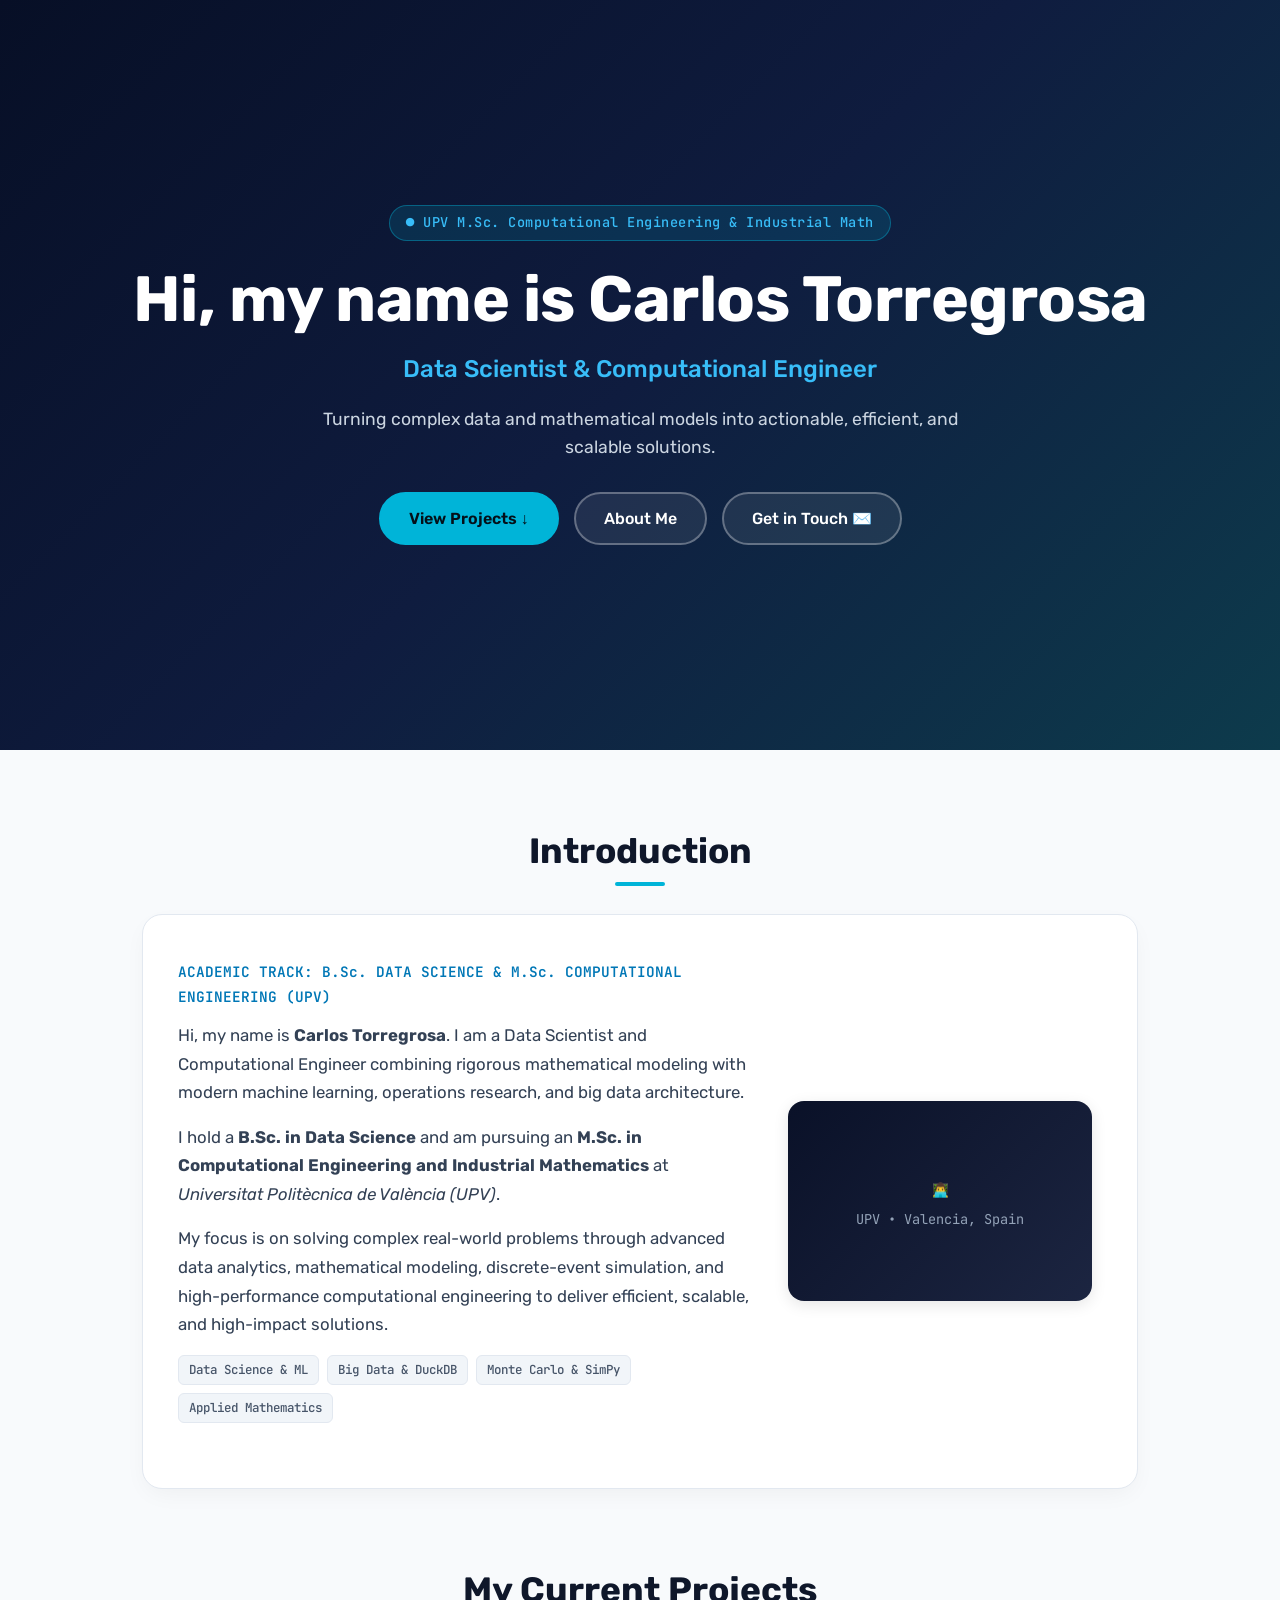
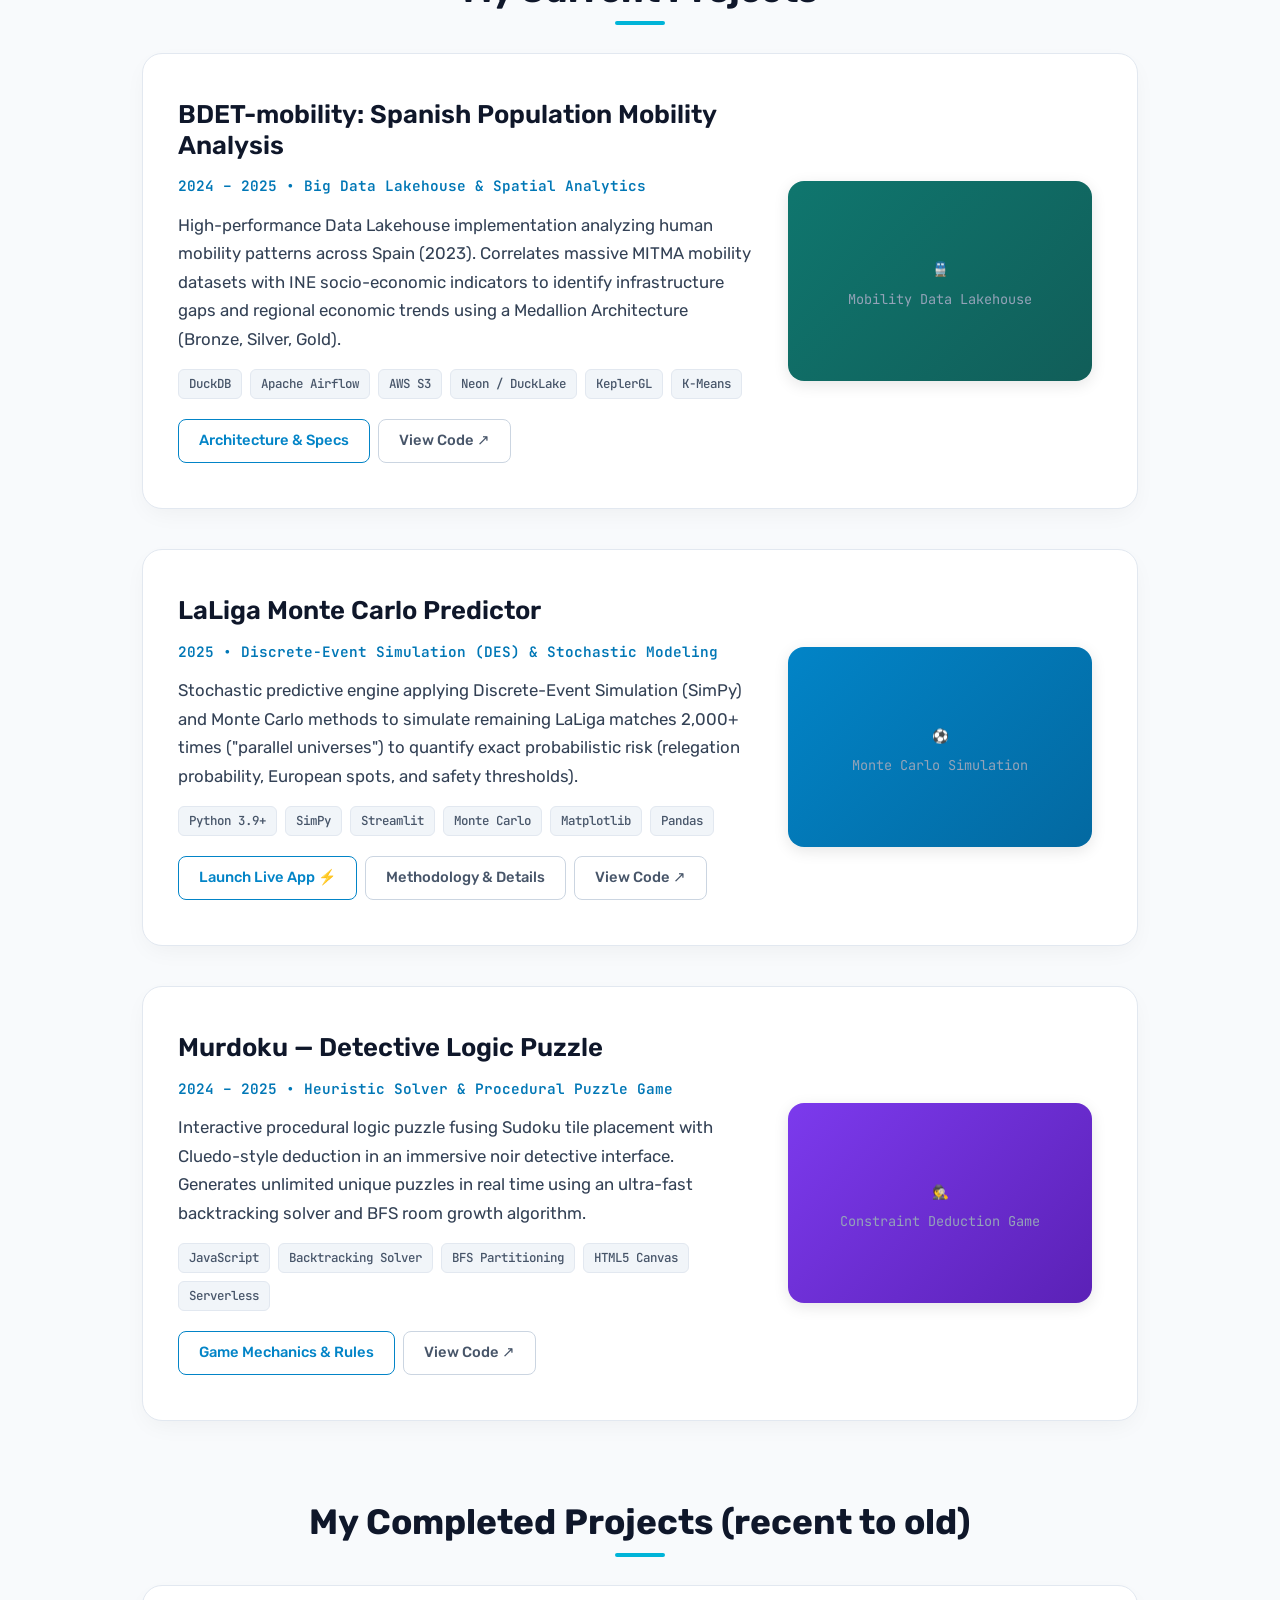
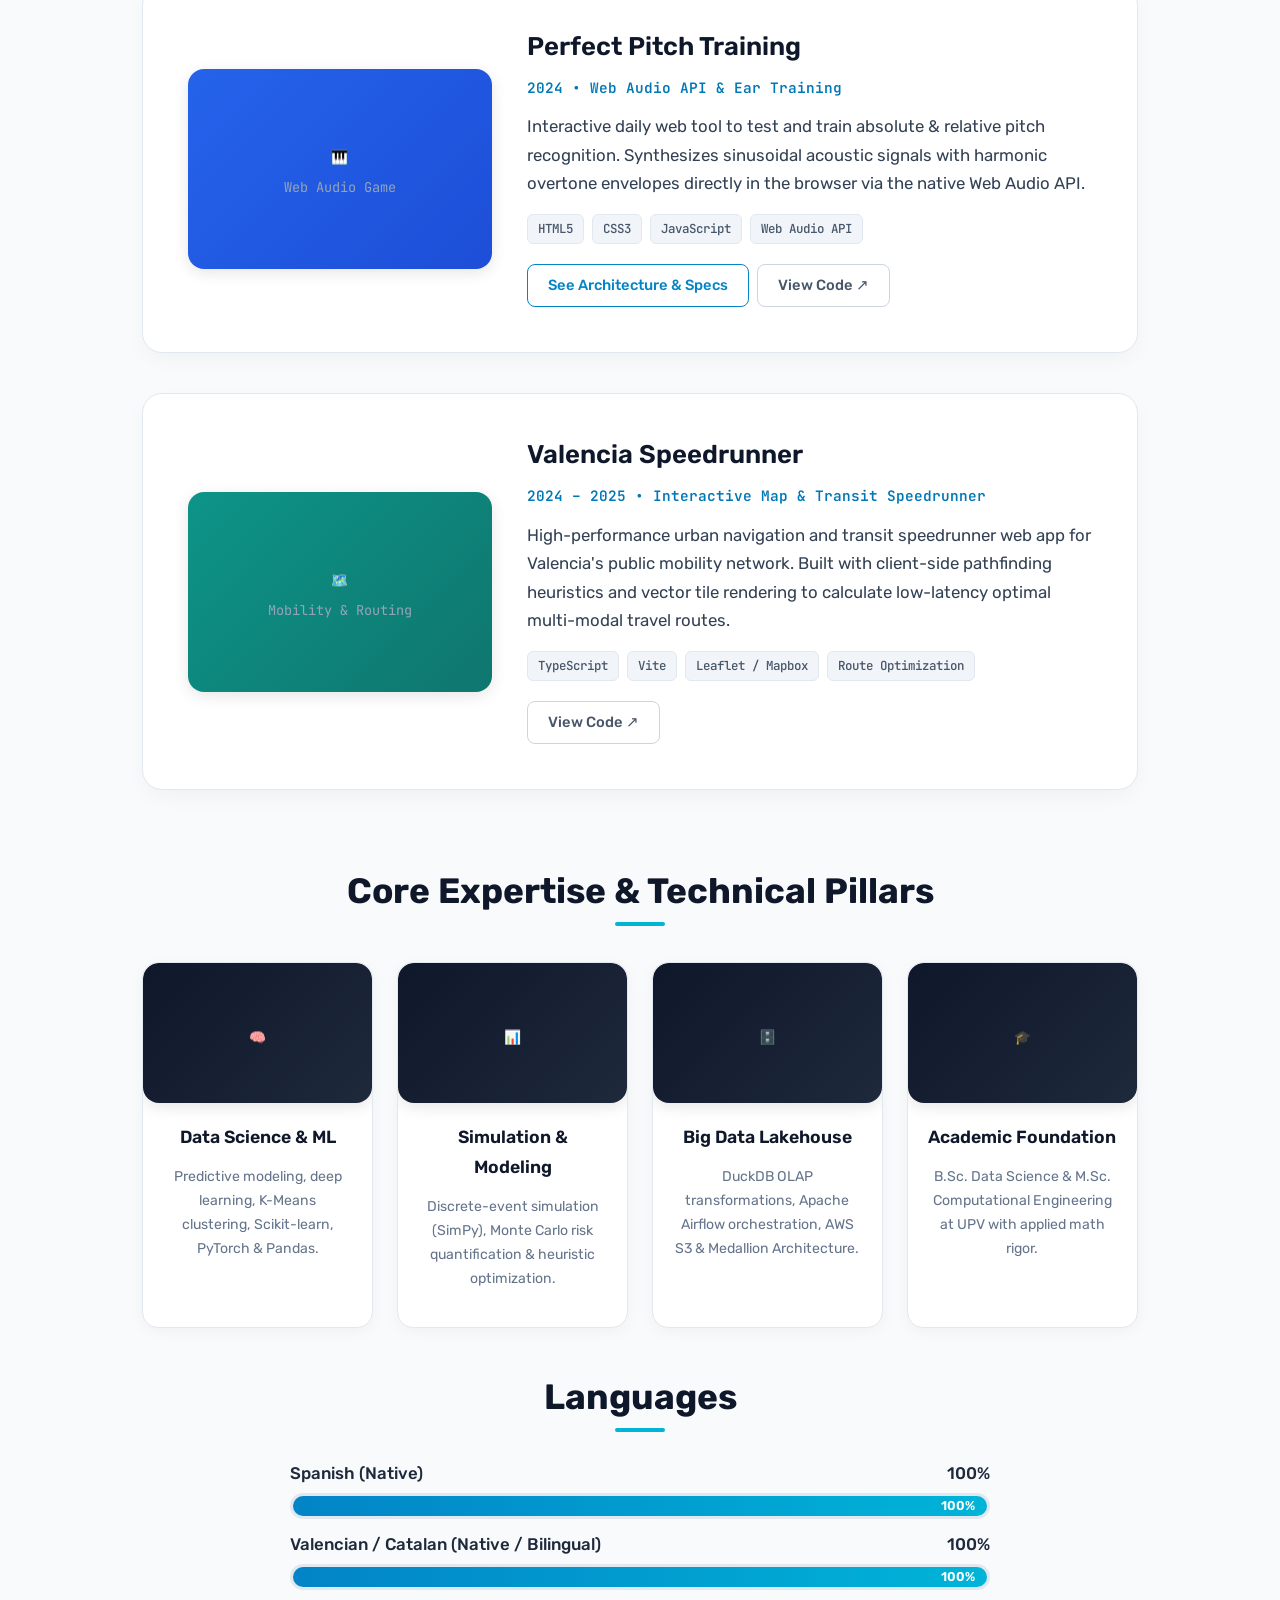
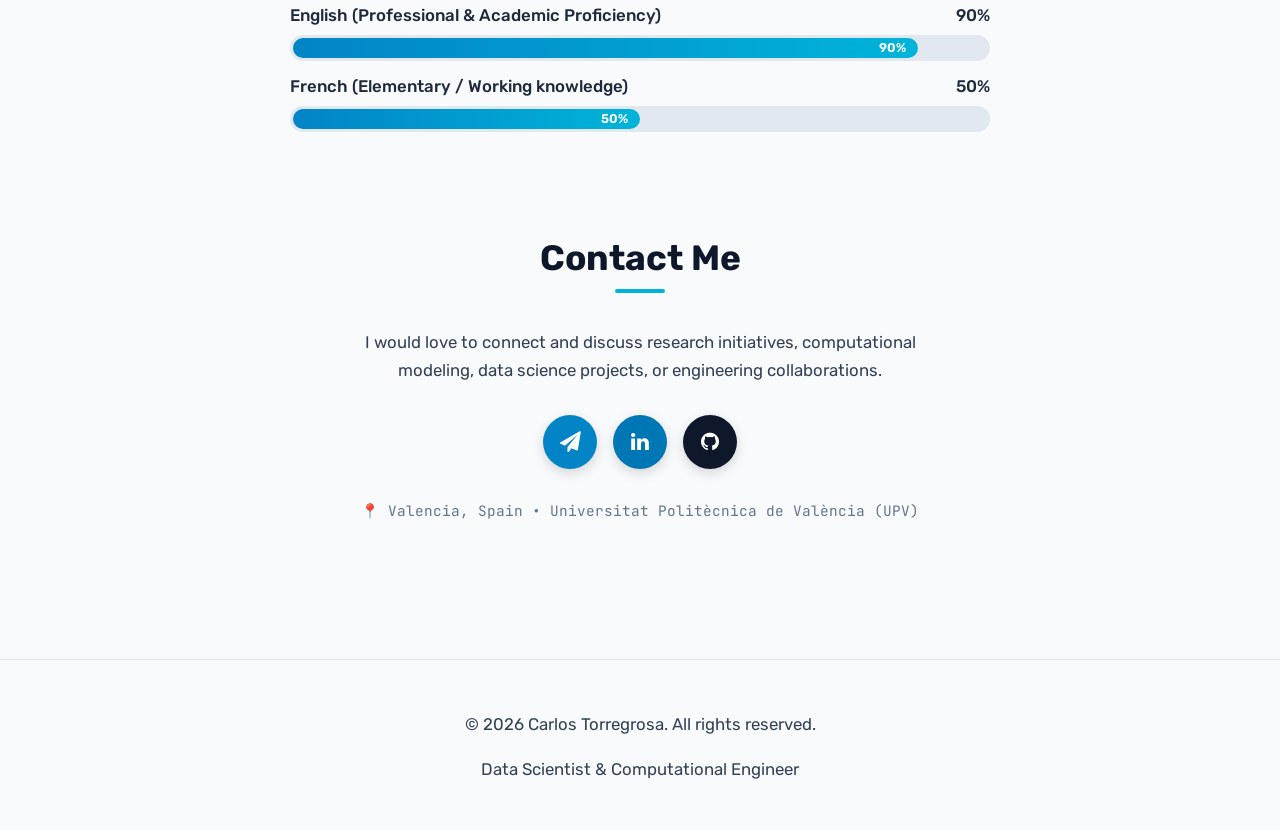
==== commit 95e5eb92: "Update index.html" ====
--- a/index.html
+++ b/index.html
@@ -250,34 +250,6 @@
       </div>
     </div>
 
-    <!-- Completed Project 3: Algorithmic Jazz -->
-    <div class="flex-container">
-      <div class="small-container-left">
-        <div class="image-card-fallback" style="background: linear-gradient(135deg, #d97706 0%, #b45309 100%);">
-          <span>🎷</span>
-          <span>Generative Audio AI</span>
-        </div>
-      </div>
-      <div class="big-container-right">
-        <h3>Algorithmic Jazz &amp; Spotify Analytics</h3>
-        <p class="time-text">2024 • Audio AI &amp; Algorithmic Music</p>
-        <p>
-          Stochastic harmonic progression generator and acoustic feature analysis engine using music theory heuristics, Markov transition chains, and Spotify API acoustic metadata clustering.
-        </p>
-        <div class="tags-container">
-          <span class="tag-badge">Python</span>
-          <span class="tag-badge">Web Audio API</span>
-          <span class="tag-badge">Markov Chains</span>
-          <span class="tag-badge">Spotify API</span>
-        </div>
-        <div class="d-flex gap-2 flex-wrap">
-          <a href="https://github.com/carlostag/jazz" target="_blank" rel="noopener noreferrer" class="btn-project btn-outline-secondary">
-            View Code ↗
-          </a>
-        </div>
-      </div>
-    </div>
-
     <!-- ======================================================================
          SECTION 4: CORE EXPERTISE & TECHNICAL PILLARS
          ====================================================================== -->
@@ -376,7 +348,7 @@
       </div>
 
       <div class="progress-header">
-        <span>Italian (Elementary / Working knowledge)</span>
+        <span>French (Elementary / Working knowledge)</span>
         <span>50%</span>
       </div>
       <div class="progressbar">
@@ -395,10 +367,10 @@
       </p>
 
       <div class="social-icons-row">
-        <a href="mailto:carlostorregrosag@gmail.com" class="social-icon-circle icon-email" title="Send Email">
+        <a href="mailto:carlosta2014@gmail.com" class="social-icon-circle icon-email" title="Send Email">
           <i class="fa fa-paper-plane"></i>
         </a>
-        <a href="https://www.linkedin.com/in/carlostorregrosa" target="_blank" rel="noopener noreferrer" class="social-icon-circle icon-linkedin" title="LinkedIn Profile">
+        <a href="https://www.linkedin.com/in/carlos-torregrosa-alcayde-a3274330a/" target="_blank" rel="noopener noreferrer" class="social-icon-circle icon-linkedin" title="LinkedIn Profile">
           <i class="fa fa-linkedin"></i>
         </a>
         <a href="https://github.com/carlostag" target="_blank" rel="noopener noreferrer" class="social-icon-circle icon-github" title="GitHub Profile">
@@ -565,7 +537,7 @@
   <footer>
     <p>&copy; 2026 Carlos Torregrosa. All rights reserved.</p>
     <p>
-      Data Scientist &amp; Computational Engineer • Universitat Politècnica de València (UPV)
+      Data Scientist &amp; Computational Engineer
     </p>
   </footer>
 
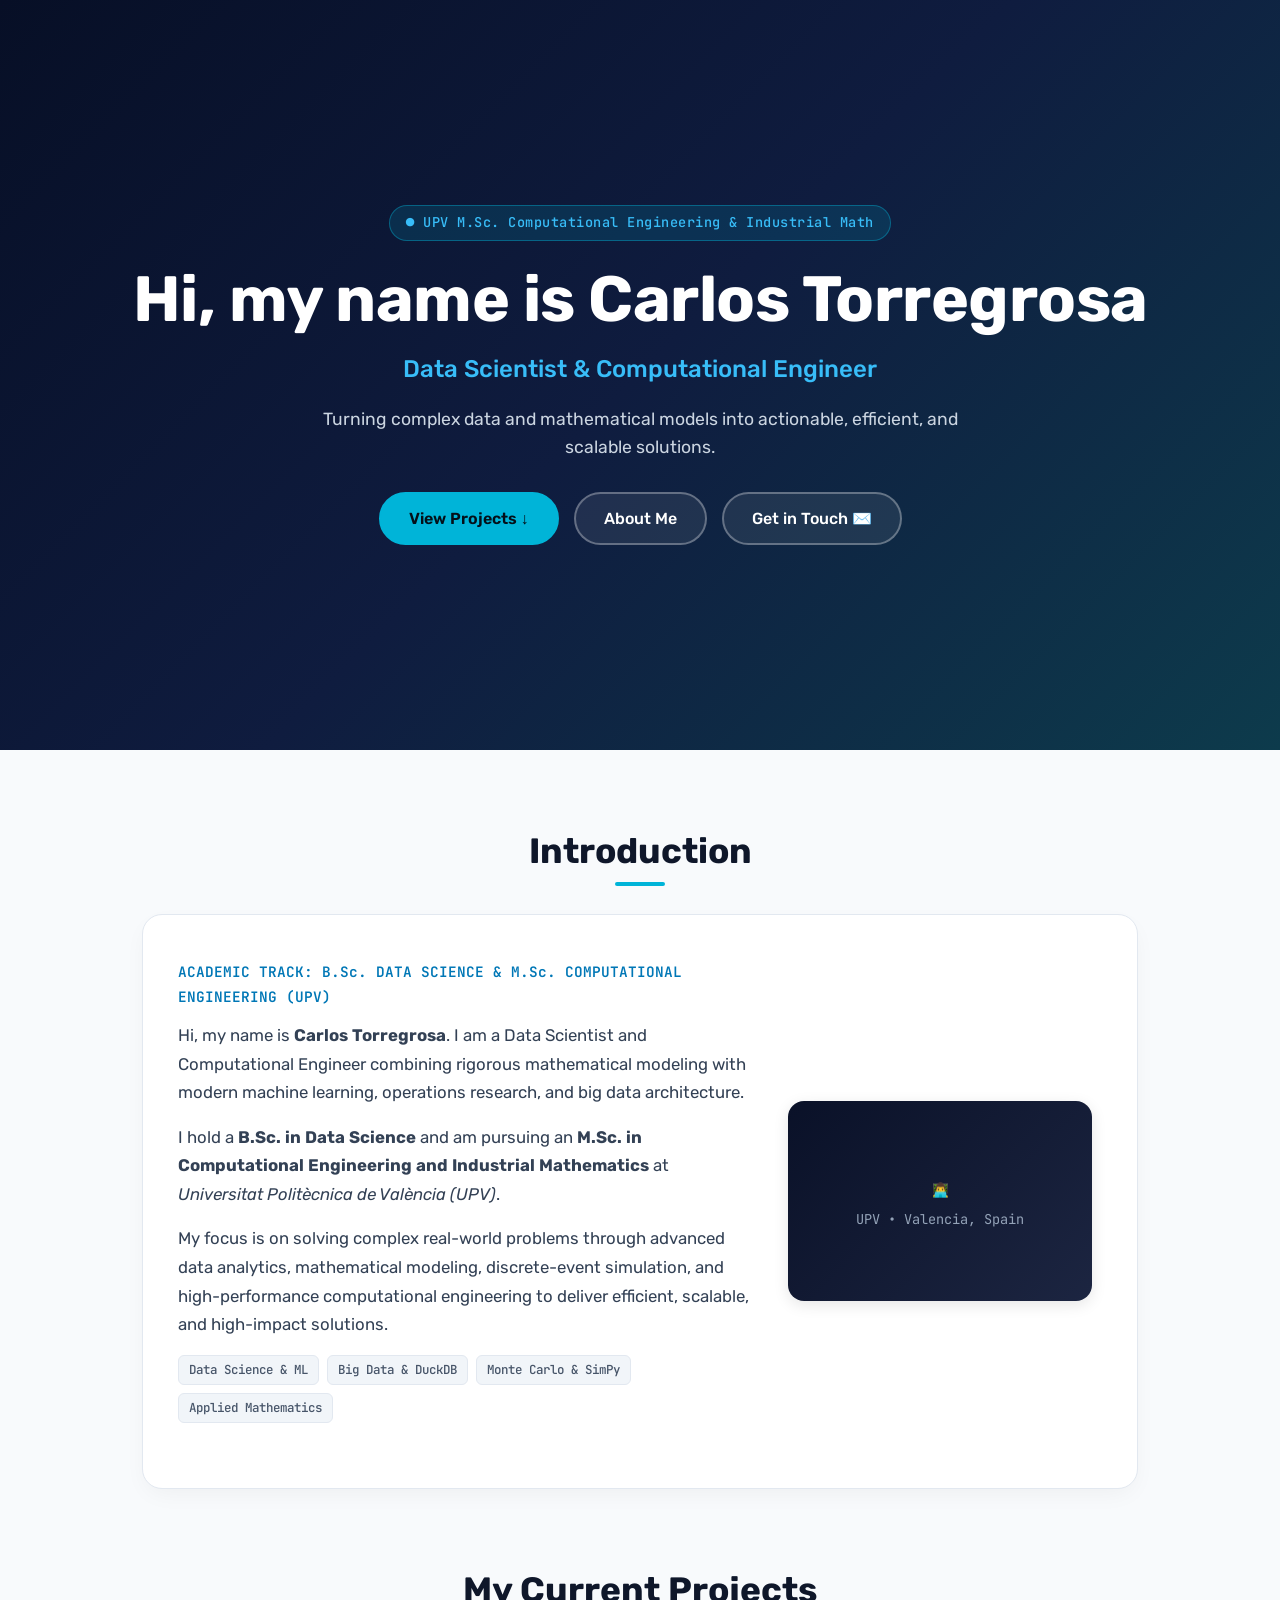
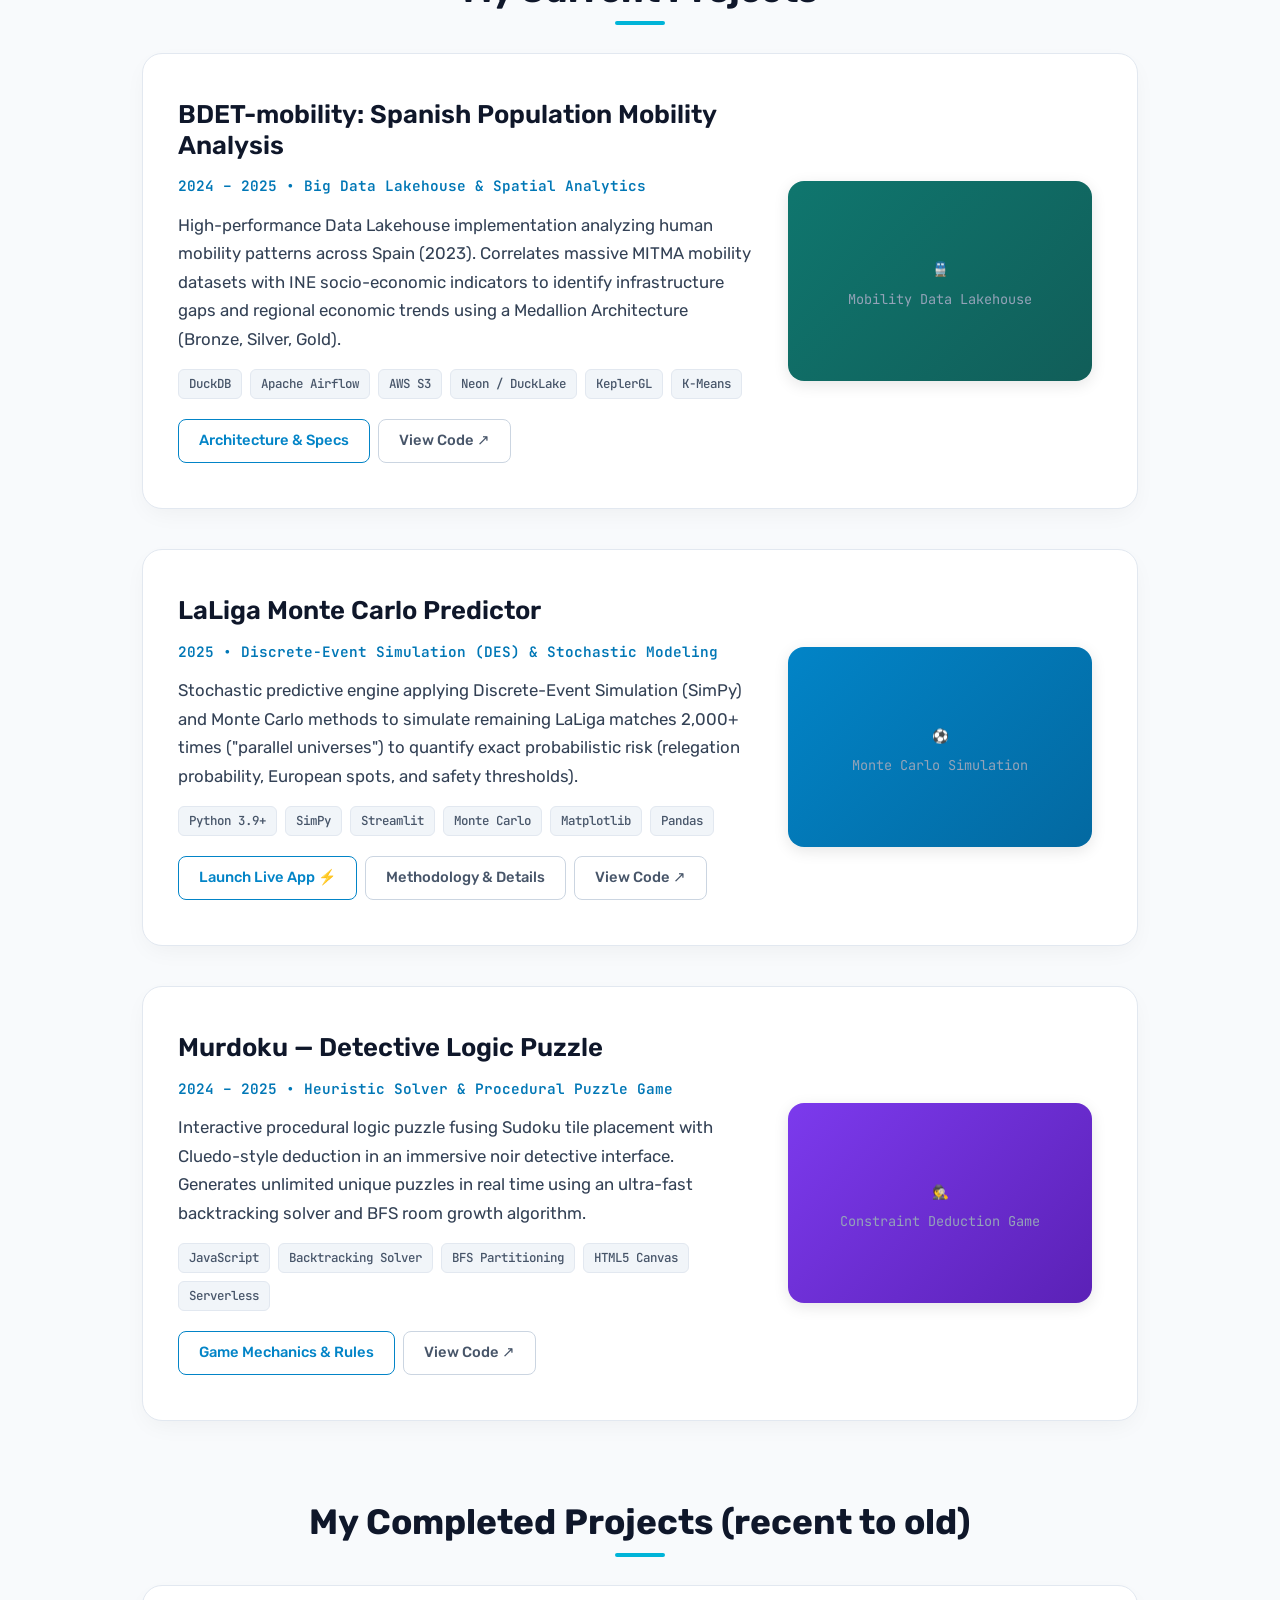
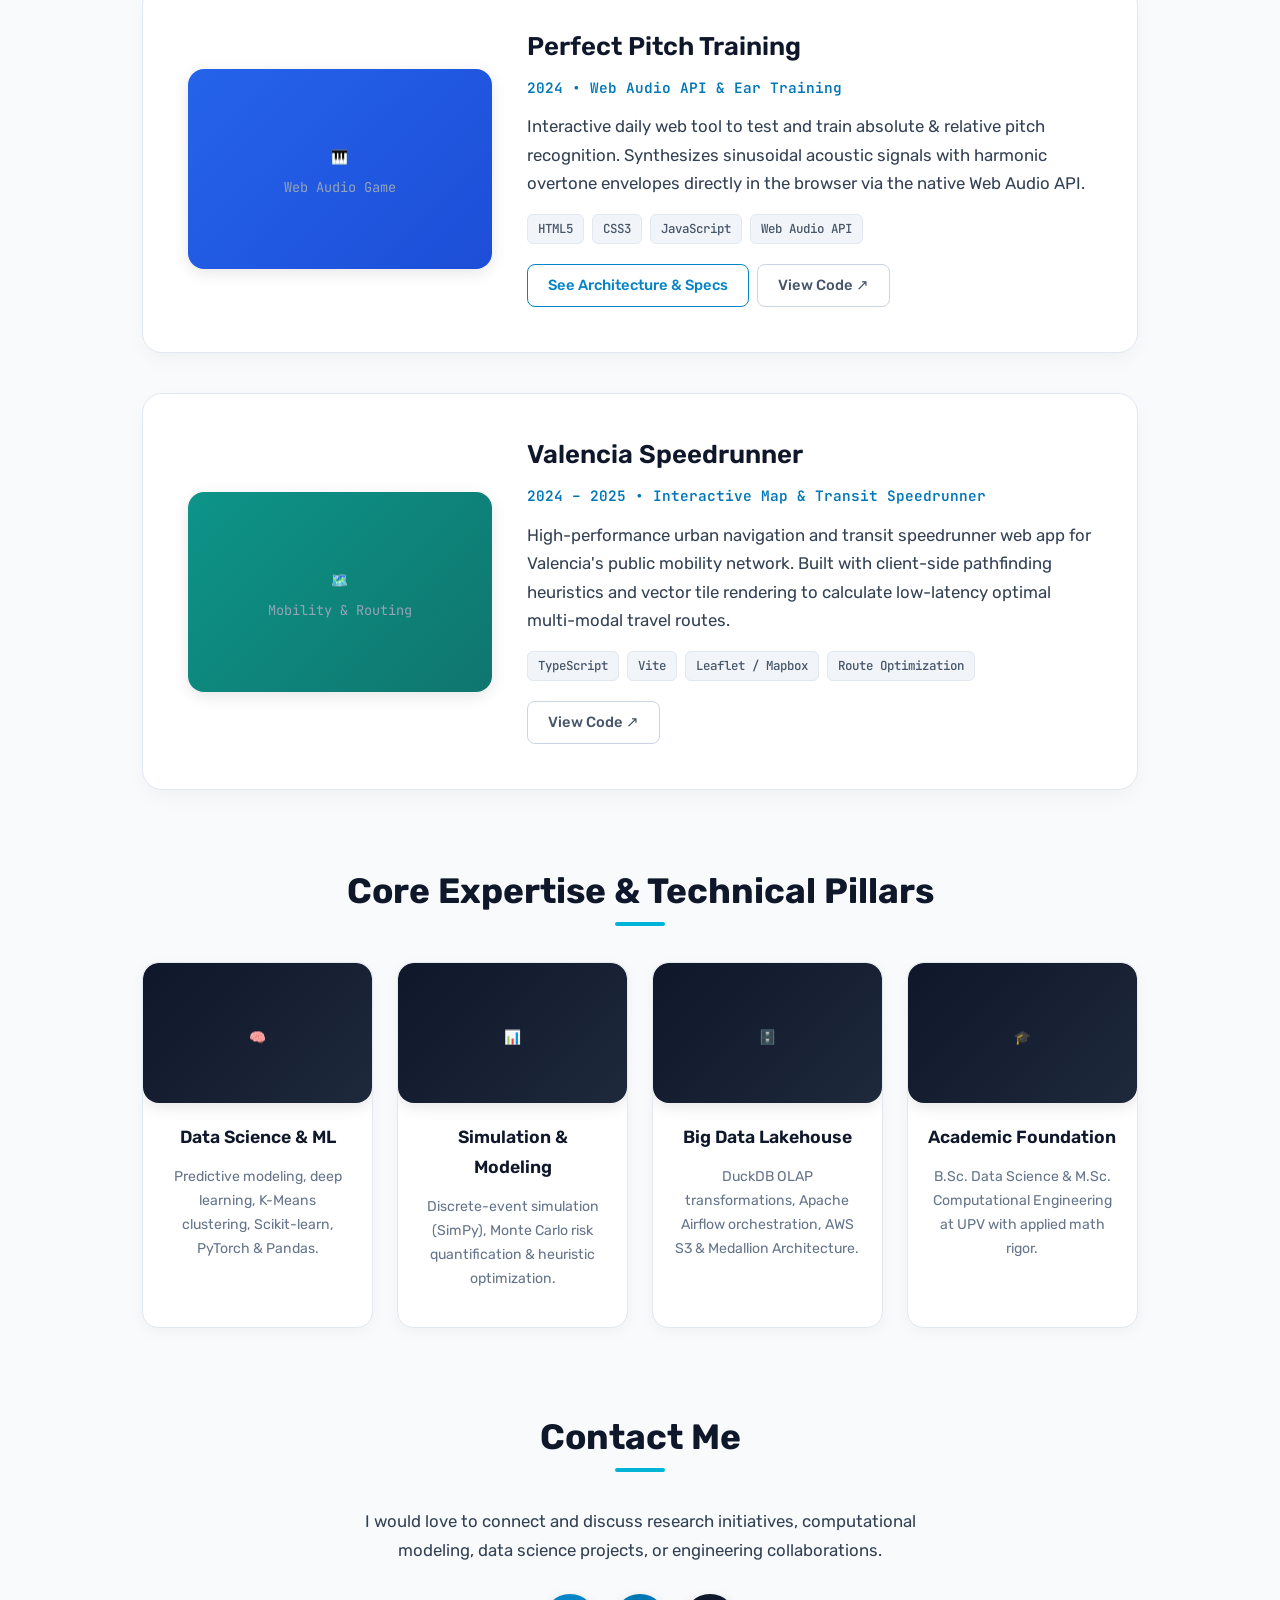
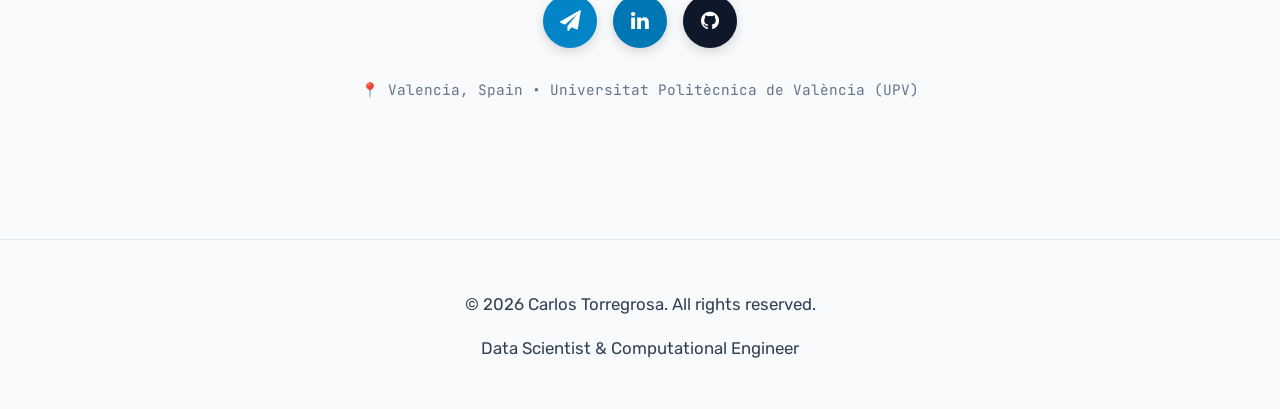
==== commit c314747a: "Update index.html" ====
--- a/index.html
+++ b/index.html
@@ -318,45 +318,6 @@
     </div>
 
     <!-- ======================================================================
-         SECTION 5: LANGUAGES
-         ====================================================================== -->
-    <h2>Languages</h2>
-    
-    <div class="progress-group">
-      <div class="progress-header">
-        <span>Spanish (Native)</span>
-        <span>100%</span>
-      </div>
-      <div class="progressbar">
-        <div class="inner-progressbar spanish">100%</div>
-      </div>
-
-      <div class="progress-header">
-        <span>Valencian / Catalan (Native / Bilingual)</span>
-        <span>100%</span>
-      </div>
-      <div class="progressbar">
-        <div class="inner-progressbar valencian">100%</div>
-      </div>
-
-      <div class="progress-header">
-        <span>English (Professional &amp; Academic Proficiency)</span>
-        <span>90%</span>
-      </div>
-      <div class="progressbar">
-        <div class="inner-progressbar english">90%</div>
-      </div>
-
-      <div class="progress-header">
-        <span>French (Elementary / Working knowledge)</span>
-        <span>50%</span>
-      </div>
-      <div class="progressbar">
-        <div class="inner-progressbar italian">50%</div>
-      </div>
-    </div>
-
-    <!-- ======================================================================
          SECTION 6: CONTACT ME
          ====================================================================== -->
     <div class="contact-section" id="contact">
